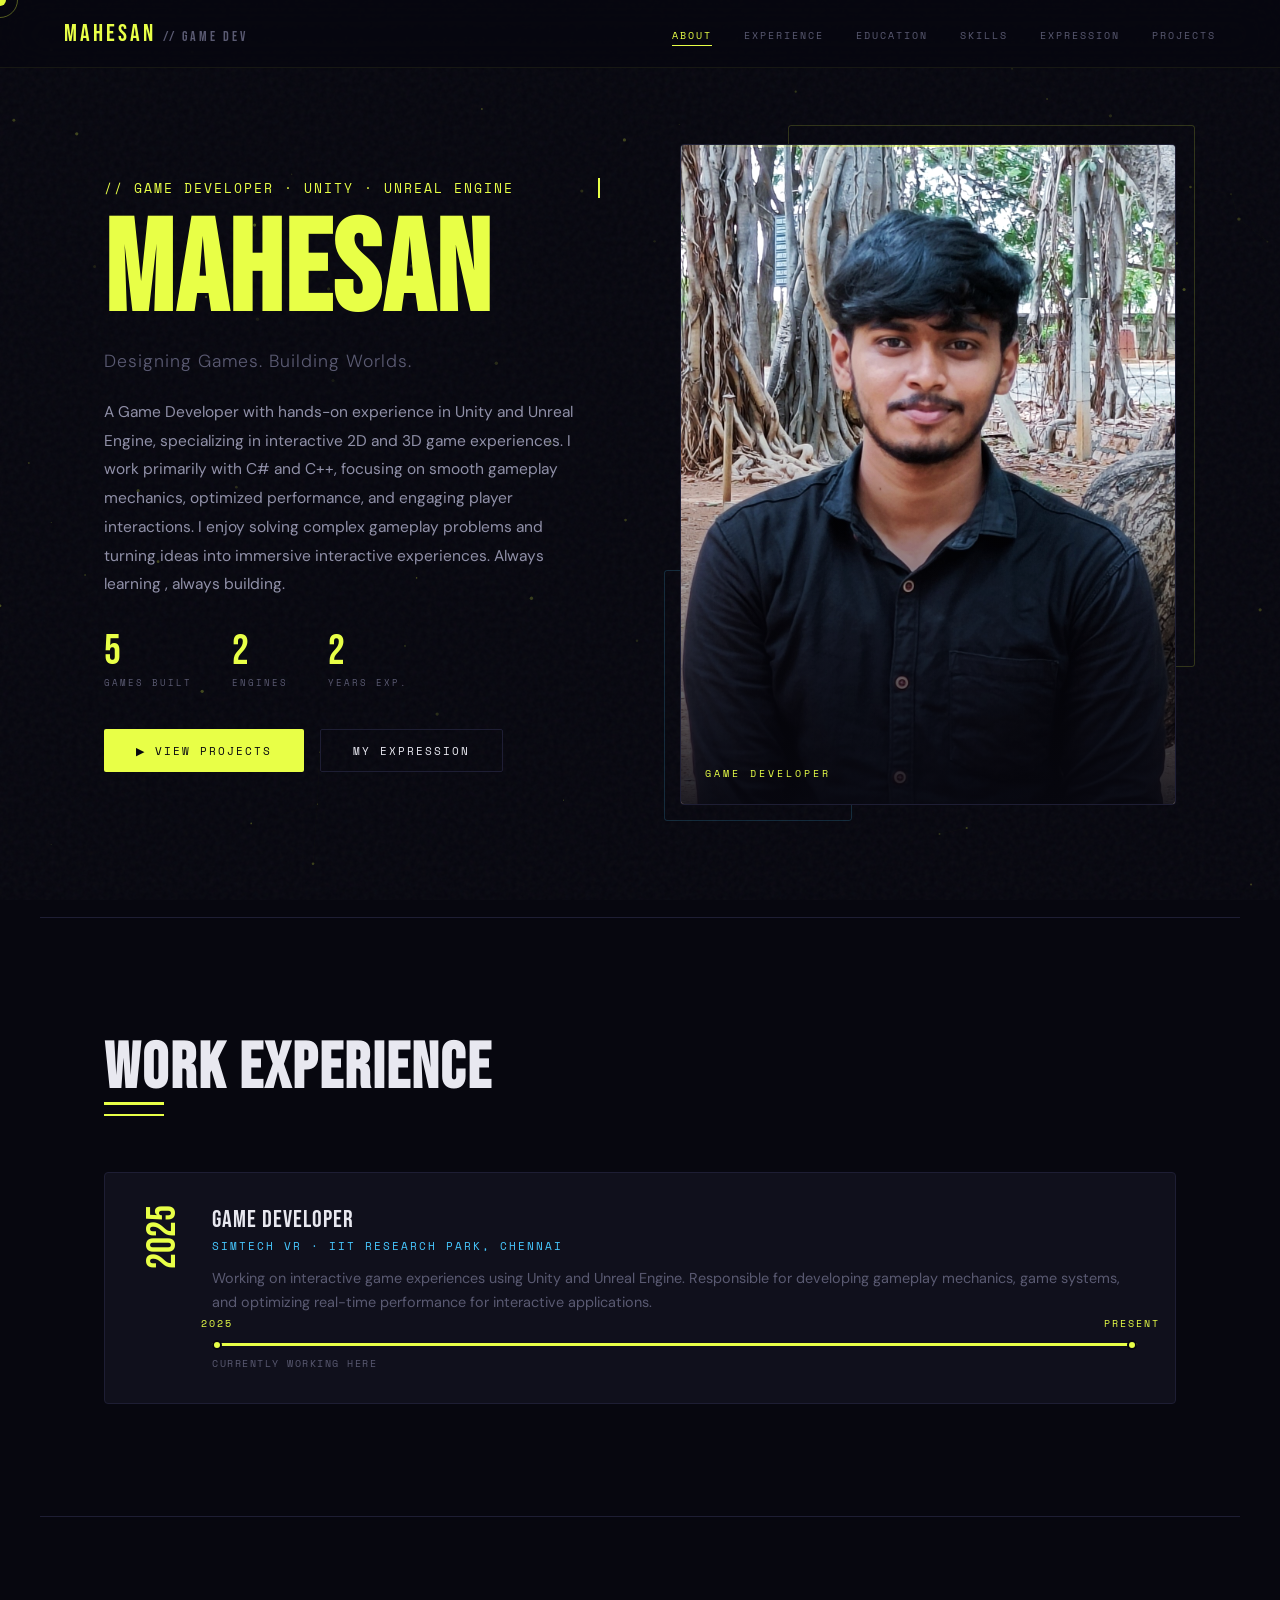
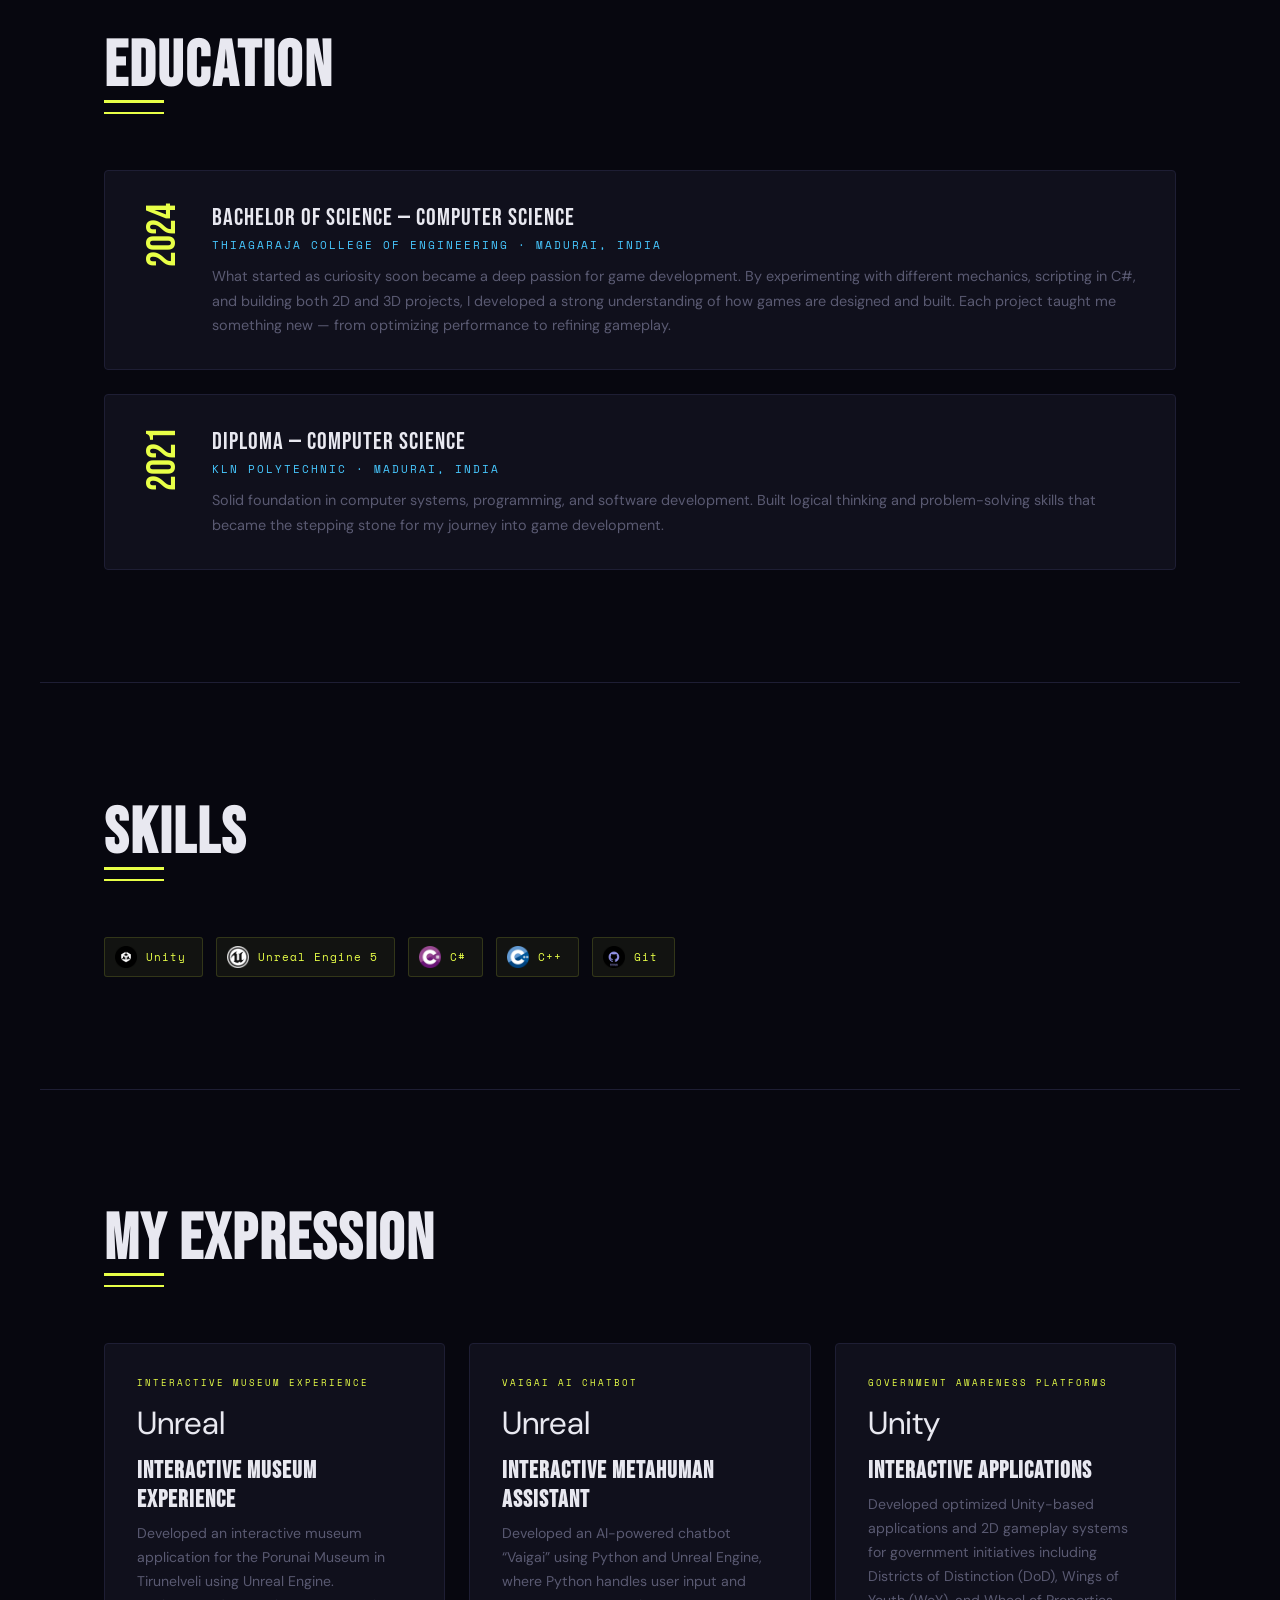
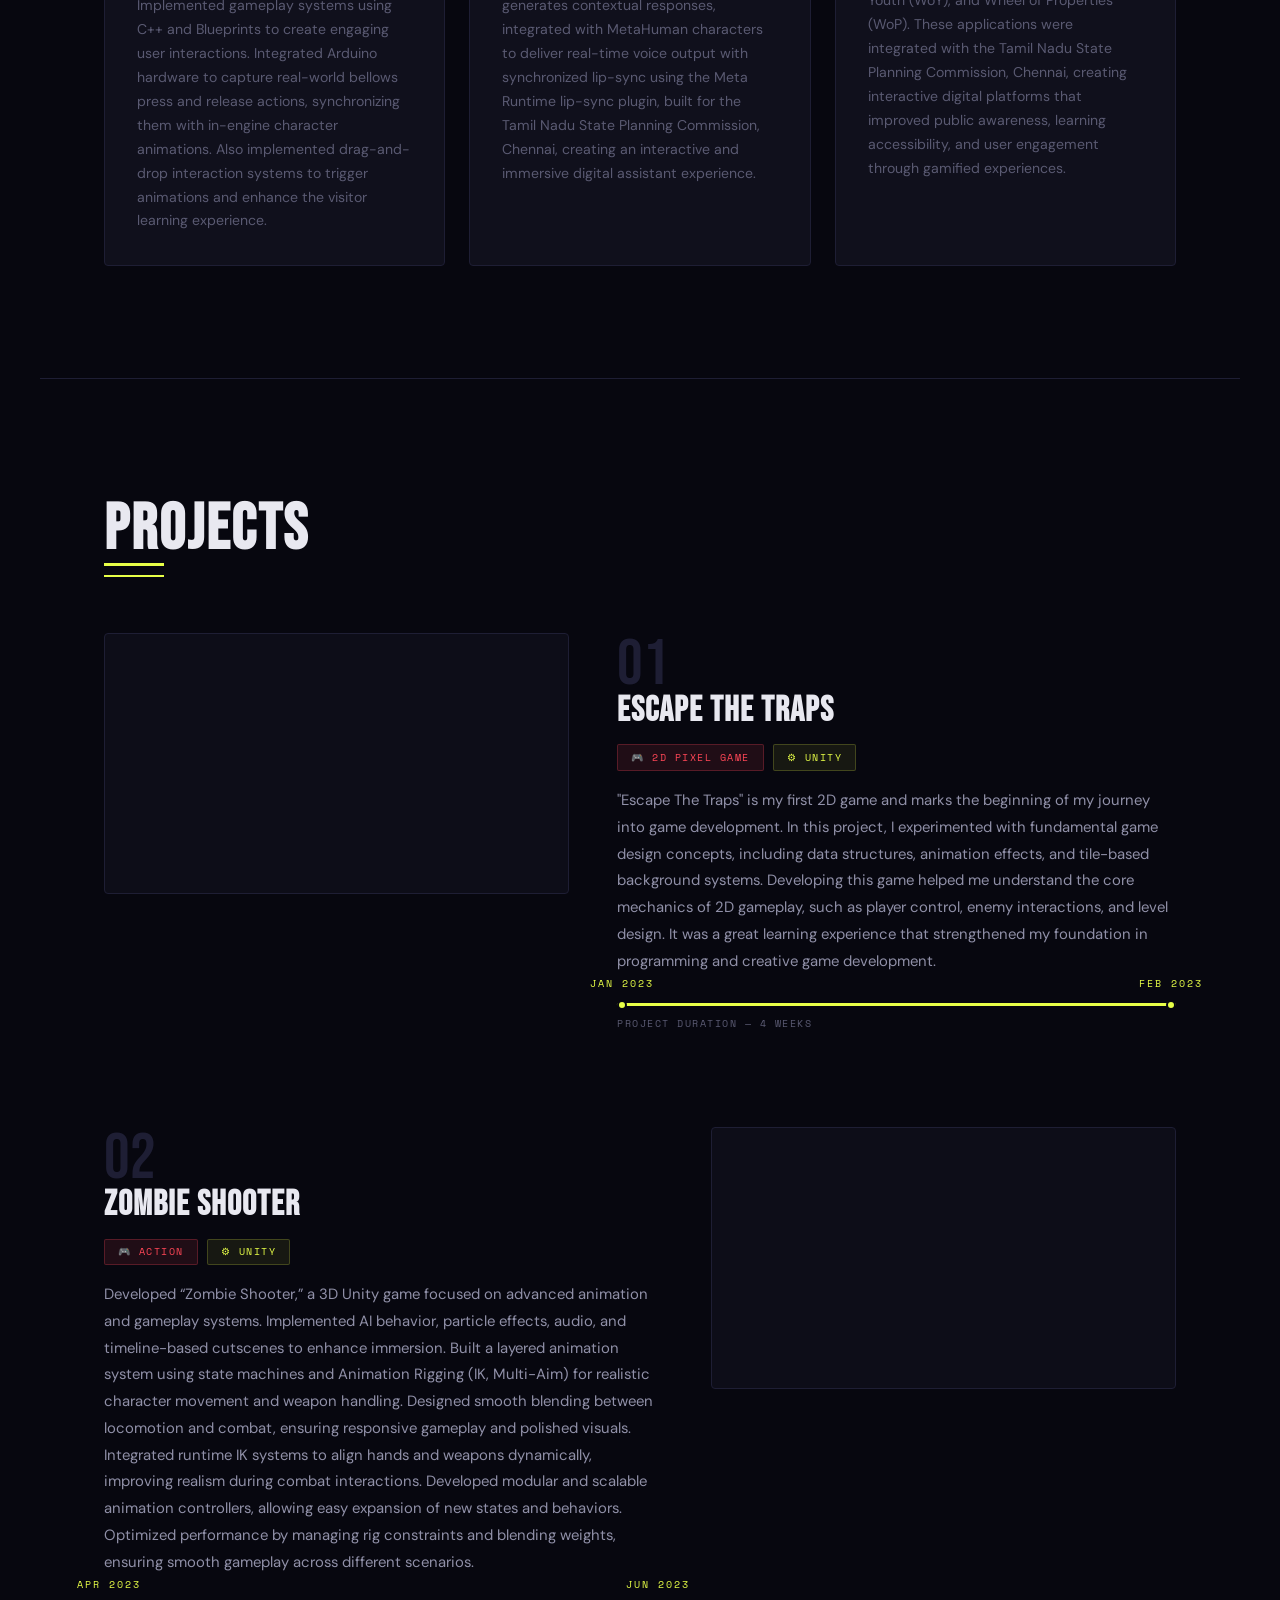
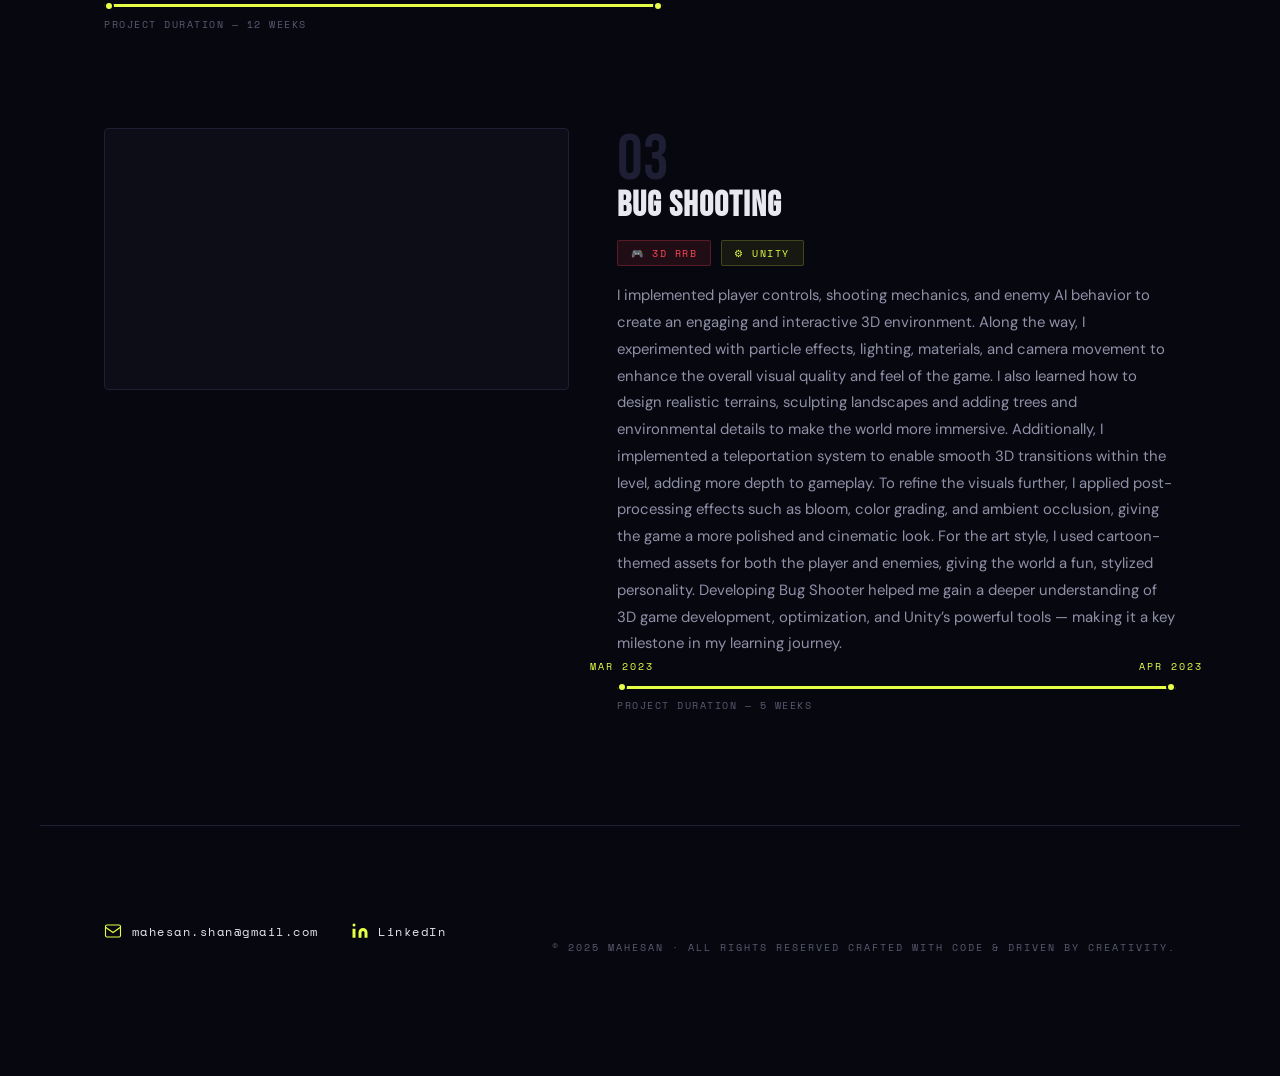
==== index.html @ eedb446b "chage name" ====
<!doctype html>
<html lang="en">
  <head>
    <meta charset="UTF-8" />
    <meta name="viewport" content="width=device-width, initial-scale=1.0" />
    <title>Mahesan — Game Developer</title>
    <link
      href="https://fonts.googleapis.com/css2?family=Bebas+Neue&family=Space+Mono:wght@400;700&family=DM+Sans:wght@300;400;500&display=swap"
      rel="stylesheet"
    />
    <link rel="stylesheet" href="Portfolio.css" />
  </head>
  <body>
    <div id="cursor"></div>
    <div id="cursor-ring"></div>
    <canvas id="bg-canvas"></canvas>

    <!-- NAV -->
    <nav>
      <div class="nav-logo">
        MAHESAN
        <span style="color: var(--muted); font-size: 0.9rem">// GAME DEV</span>
      </div>
      <ul class="nav-links">
        <li><a href="#hero">About</a></li>
        <li><a href="#experience">Experience</a></li>
        <li><a href="#education">Education</a></li>
        <li><a href="#skills">Skills</a></li>
        <li><a href="#expression">Expression</a></li>
        <li><a href="#projects">Projects</a></li>
      </ul>
    </nav>

    <div class="wrapper">
      <!-- ===== HERO ===== -->
      <section id="hero">
        <div class="hero-text">
          <div class="typewriter">
            // Game Developer · Unity · Unreal Engine
          </div>
          <h1 class="hero-name"><span>Mahesan</span></h1>
          <p class="hero-title">Designing Games. Building Worlds.</p>
          <p class="hero-bio">
          A Game Developer with hands-on experience in Unity and Unreal Engine, 
          specializing in interactive 2D and 3D game experiences. 
          I work primarily with C# and C++, focusing on smooth gameplay mechanics, 
          optimized performance, and engaging player interactions. I enjoy solving complex gameplay
           problems and turning ideas into immersive interactive experiences. Always learning
           , always building.
          </p>
          <div class="hero-stats">
            <div class="stat">
              <div class="stat-num" data-count="5">2</div>
              <div class="stat-label">Games Built</div>
            </div>
            <div class="stat">
              <div class="stat-num" data-count="2">0</div>
              <div class="stat-label">Engines</div>
            </div>
            <div class="stat">
              <div class="stat-num" data-count="2">0</div>
              <div class="stat-label">Years Exp.</div>
            </div>
          </div>
          <div class="hero-btns">
            <a href="#projects" class="btn btn-primary"
              >&#9654; View Projects</a
            >
            <a href="#expression" class="btn btn-outline">My Expression</a>
          </div>
        </div>

        <div class="hero-photo-wrap">
          <div class="deco-box"></div>
          <div class="deco-box"></div>
          <div class="photo-card">
            <div class="scan-line"></div>
            <!-- Replace src with your own photo e.g. src="me.jpg" -->
            <img src="Index_page/Home Page Image/profile.jpg" alt="Mahesan" />
            <div class="photo-overlay">Game Developer</div>
          </div>
        </div>
      </section>

      <!-- ===== WORK EXPERIENCE ===== -->
      <section id="experience">
        <div class="section-header reveal">
          <h2 class="section-title">Work Experience</h2>
          <div class="section-line"></div>
        </div>
        <div class="edu-grid">
          <div class="edu-card reveal">
            <div class="edu-year">2025</div>
            <div>
              <div class="edu-degree">Game Developer</div>
              <div class="edu-school">
                Simtech VR · IIT Research Park, Chennai
              </div>
              <p class="edu-desc">
                Working on interactive game experiences using Unity and Unreal
                Engine. Responsible for developing gameplay mechanics, game
                systems, and optimizing real-time performance for interactive
                applications.
              </p>
              <div class="timeline-bar">
                <div class="timeline-bar-track">
                  <div class="timeline-bar-fill"></div>
                  <div class="timeline-bar-dot left">
                    <span class="timeline-bar-label">2025</span>
                  </div>
                  <div class="timeline-bar-dot right">
                    <span class="timeline-bar-label">Present</span>
                  </div>
                </div>
                <div class="timeline-bar-text">Currently Working Here</div>
              </div>
            </div>
          </div>
        </div>
      </section>

      <!-- ===== EDUCATION ===== -->
      <section id="education">
        <div class="section-header reveal">
          <h2 class="section-title">Education</h2>
          <div class="section-line"></div>
        </div>
        <div class="edu-grid">
          <div class="edu-card reveal">
            <div class="edu-year">2024</div>
            <div>
              <div class="edu-degree">
                Bachelor of Science — Computer Science
              </div>
              <div class="edu-school">
                Thiagaraja College of Engineering · Madurai, India
              </div>
              <p class="edu-desc">
                What started as curiosity soon became a deep passion for game
                development. By experimenting with different mechanics,
                scripting in C#, and building both 2D and 3D projects, I
                developed a strong understanding of how games are designed and
                built. Each project taught me something new — from optimizing
                performance to refining gameplay.
              </p>
            </div>
          </div>

          <div class="edu-card reveal">
            <div class="edu-year">2021</div>
            <div>
              <div class="edu-degree">Diploma — Computer Science</div>
              <div class="edu-school">KLN Polytechnic · Madurai, India</div>
              <p class="edu-desc">
                Solid foundation in computer systems, programming, and software
                development. Built logical thinking and problem-solving skills
                that became the stepping stone for my journey into game
                development.
              </p>
            </div>
          </div>
        </div>
      </section>

      <!-- ===== SKILLS ===== -->
      <section id="skills">
        <div class="section-header reveal">
          <h2 class="section-title">Skills</h2>
          <div class="section-line"></div>
        </div>

        <div class="reveal">
          <!-- <p class="skills-title">// Game Engines</p> -->
          <div class="skill-imgs">
            <div class="skill-badge">
              <img src="logo/Unity.png" alt="Unity" />Unity
            </div>
            <div class="skill-badge">
              <img src="logo/Unreal.png" alt="Unreal" />Unreal Engine 5
            </div>
            <div class="skill-badge">
              <img src="logo/CSharp.png" alt="C#" />C#
            </div>
            <div class="skill-badge">
              <img src="logo/Cpp.png" alt="C++" />C++
            </div>
            <div class="skill-badge">
              <img src="logo/GitHub.png" alt="Git" />Git
            </div>
          </div>
        </div>
      </section>

      <!-- ===== EXPRESSION ===== -->
      <section id="expression">
        <div class="section-header reveal">
          <h2 class="section-title">My Expression</h2>
          <div class="section-line"></div>
        </div>
        <div class="expr-grid">
          <div class="expr-card reveal">
            <p class="expr-tag">Interactive Museum Experience</p>
            <div class="expr-icon">Unreal</div>
            <h3 class="expr-title">Interactive Museum Experience</h3>
            <p class="expr-desc">
              Developed an interactive museum application for the Porunai Museum
              in Tirunelveli using Unreal Engine. Implemented gameplay systems
              using C++ and Blueprints to create engaging user interactions.
              Integrated Arduino hardware to capture real-world bellows press
              and release actions, synchronizing them with in-engine character
              animations. Also implemented drag-and-drop interaction systems to
              trigger animations and enhance the visitor learning experience.
            </p>
          </div>

          <div class="expr-card reveal">
            <p class="expr-tag">Vaigai AI Chatbot</p>
            <div class="expr-icon">Unreal</div>
            <h3 class="expr-title">Interactive MetaHuman Assistant</h3>
            <p class="expr-desc">
              Developed an AI-powered chatbot “Vaigai” using Python and Unreal
              Engine, where Python handles user input and generates contextual
              responses, integrated with MetaHuman characters to deliver
              real-time voice output with synchronized lip-sync using the Meta
              Runtime lip-sync plugin, built for the Tamil Nadu State Planning
              Commission, Chennai, creating an interactive and immersive digital
              assistant experience.
            </p>
          </div>

          <div class="expr-card reveal">
            <p class="expr-tag">Government Awareness Platforms</p>
            <div class="expr-icon">Unity</div>
            <h3 class="expr-title">Interactive Applications</h3>
            <p class="expr-desc">
              Developed optimized Unity-based applications and 2D gameplay
              systems for government initiatives including Districts of
              Distinction (DoD), Wings of Youth (WoY), and Wheel of Properties
              (WoP). These applications were integrated with the Tamil Nadu
              State Planning Commission, Chennai, creating interactive digital
              platforms that improved public awareness, learning accessibility,
              and user engagement through gamified experiences.
            </p>
          </div>
        </div>
      </section>

      <!-- ===== PROJECTS ===== -->
      <section id="projects">
        <div class="section-header reveal">
          <h2 class="section-title">Projects</h2>
          <div class="section-line"></div>
        </div>

        <div class="projects-list">
          <!-- PROJECT 1 -->
          <div class="project-item reveal">
            <div class="project-video-wrap">
              <video autoplay loop muted playsinline>
                <source
                  src="gameViedClips/EscapetheTraps.mp4"
                  type="video/mp4"
                />
              </video>
            </div>
            <div class="project-info">
              <div class="project-num">01</div>
              <h3 class="project-name">Escape The Traps</h3>
              <div class="project-meta">
                <span class="meta-chip chip-genre">🎮 2D Pixel Game</span>
                <span class="meta-chip chip-engine">⚙ Unity</span>
              </div>
              <p class="project-desc">
                "Escape The Traps" is my first 2D game and marks the beginning
                of my journey into game development. In this project, I
                experimented with fundamental game design concepts, including
                data structures, animation effects, and tile-based background
                systems. Developing this game helped me understand the core
                mechanics of 2D gameplay, such as player control, enemy
                interactions, and level design. It was a great learning
                experience that strengthened my foundation in programming and
                creative game development.
              </p>
              <div class="timeline-bar">
                <div class="timeline-bar-track">
                  <div class="timeline-bar-fill"></div>
                  <div class="timeline-bar-dot left">
                    <span class="timeline-bar-label">Jan 2023</span>
                  </div>
                  <div class="timeline-bar-dot right">
                    <span class="timeline-bar-label">Feb 2023</span>
                  </div>
                </div>
                <div class="timeline-bar-text">Project Duration — 4 Weeks</div>
              </div>
            </div>
          </div>

          <!-- PROJECT 2 -->
          <div class="project-item reveal">
            <div class="project-video-wrap">
              <video autoplay loop muted playsinline>
                <source
                  src="gameViedClips/ZombieShotter.mp4"
                  type="video/mp4"
                />
              </video>
            </div>
            <div class="project-info">
              <div class="project-num">02</div>
              <h3 class="project-name">Zombie Shooter</h3>
              <div class="project-meta">
                <span class="meta-chip chip-genre">🎮 Action</span>
                <span class="meta-chip chip-engine">⚙ Unity</span>
              </div>
              <p class="project-desc">
                Developed “Zombie Shooter,” a 3D Unity game focused on advanced
                animation and gameplay systems. Implemented AI behavior,
                particle effects, audio, and timeline-based cutscenes to enhance
                immersion. Built a layered animation system using state machines
                and Animation Rigging (IK, Multi-Aim) for realistic character
                movement and weapon handling. Designed smooth blending between
                locomotion and combat, ensuring responsive gameplay and polished
                visuals. Integrated runtime IK systems to align hands and
                weapons dynamically, improving realism during combat
                interactions. Developed modular and scalable animation
                controllers, allowing easy expansion of new states and
                behaviors. Optimized performance by managing rig constraints and
                blending weights, ensuring smooth gameplay across different
                scenarios.
              </p>
              <div class="timeline-bar">
                <div class="timeline-bar-track">
                  <div class="timeline-bar-fill"></div>
                  <div class="timeline-bar-dot left">
                    <span class="timeline-bar-label">Apr 2023</span>
                  </div>
                  <div class="timeline-bar-dot right">
                    <span class="timeline-bar-label">Jun 2023</span>
                  </div>
                </div>
                <div class="timeline-bar-text">Project Duration — 12 Weeks</div>
              </div>
            </div>
          </div>

          <!-- PROJECT 3 -->
          <div class="project-item reveal">
            <div class="project-video-wrap">
              <video autoplay loop muted playsinline>
                <source src="gameViedClips/BugShotter.mp4" type="video/mp4" />
              </video>
            </div>
            <div class="project-info">
              <div class="project-num">03</div>
              <h3 class="project-name">Bug shooting</h3>
              <div class="project-meta">
                <span class="meta-chip chip-genre">🎮 3D RRB</span>
                <span class="meta-chip chip-engine">⚙ Unity</span>
              </div>
              <p class="project-desc">
                I implemented player controls, shooting mechanics, and enemy AI
                behavior to create an engaging and interactive 3D environment.
                Along the way, I experimented with particle effects, lighting,
                materials, and camera movement to enhance the overall visual
                quality and feel of the game. I also learned how to design
                realistic terrains, sculpting landscapes and adding trees and
                environmental details to make the world more immersive.
                Additionally, I implemented a teleportation system to enable
                smooth 3D transitions within the level, adding more depth to
                gameplay. To refine the visuals further, I applied
                post-processing effects such as bloom, color grading, and
                ambient occlusion, giving the game a more polished and cinematic
                look. For the art style, I used cartoon-themed assets for both
                the player and enemies, giving the world a fun, stylized
                personality. Developing Bug Shooter helped me gain a deeper
                understanding of 3D game development, optimization, and Unity’s
                powerful tools — making it a key milestone in my learning
                journey.
              </p>
              <div class="timeline-bar">
                <div class="timeline-bar-track">
                  <div class="timeline-bar-fill"></div>
                  <div class="timeline-bar-dot left">
                    <span class="timeline-bar-label">Mar 2023</span>
                  </div>
                  <div class="timeline-bar-dot right">
                    <span class="timeline-bar-label">Apr 2023</span>
                  </div>
                </div>
                <div class="timeline-bar-text">Project Duration — 5 Weeks</div>
              </div>
            </div>
          </div>
        </div>
      </section>

      <!-- ===== FOOTER ===== -->
      <footer>
        <div class="footer-top">
          <!-- <div class="footer-logo">
            MAHESAN
            <span style="color: var(--muted); font-size: 0.9rem"
              >// GAME DEV</span
            >
          </div>
          <p class="footer-tagline">Designing Games. Building Worlds.</p>
        </div> -->

        <div class="footer-contact">
          <!-- <p class="footer-contact-title">// Get In Touch</p> -->
          <div class="footer-links">
            <a href="mailto:your@email.com" class="footer-link">
              <svg
                viewBox="0 0 24 24"
                fill="none"
                stroke="currentColor"
                stroke-width="1.5"
              >
                <rect x="2" y="4" width="20" height="16" rx="2" />
                <path d="M2 7l10 7 10-7" />
              </svg>
              mahesan.shan@gmail.com
            </a>
            <a
              href="https://www.linkedin.com/in/mahesan-s"
              target="_blank"
              class="footer-link"
            >
              <svg viewBox="0 0 24 24" fill="currentColor">
                <path
                  d="M16 8a6 6 0 016 6v7h-4v-7a2 2 0 00-2-2 2 2 0 00-2 2v7h-4v-7a6 6 0 016-6zM2 9h4v12H2z"
                />
                <circle cx="4" cy="4" r="2" />
              </svg>
              LinkedIn
            </a>
          </div>
        </div>

        <div class="footer-bottom">
          <p>© 2025 Mahesan · All rights reserved</p>
          <p>Crafted with code &amp; driven by creativity.</p>
        </div>
      </footer>
    </div>

    <script>
      /* CURSOR */
      const cur = document.getElementById("cursor"),
        ring = document.getElementById("cursor-ring");
      let mx = 0,
        my = 0,
        rx = 0,
        ry = 0;
      document.addEventListener("mousemove", (e) => {
        mx = e.clientX;
        my = e.clientY;
      });
      (function loop() {
        rx += (mx - rx) * 0.16;
        ry += (my - ry) * 0.16;
        cur.style.left = mx + "px";
        cur.style.top = my + "px";
        ring.style.left = rx + "px";
        ring.style.top = ry + "px";
        requestAnimationFrame(loop);
      })();
      document
        .querySelectorAll(
          "a,.btn,.skill-badge,.expr-card,.edu-card,.project-video-wrap",
        )
        .forEach((el) => {
          el.addEventListener("mouseenter", () => {
            cur.style.width = "20px";
            cur.style.height = "20px";
            ring.style.width = "56px";
            ring.style.height = "56px";
          });
          el.addEventListener("mouseleave", () => {
            cur.style.width = "12px";
            cur.style.height = "12px";
            ring.style.width = "36px";
            ring.style.height = "36px";
          });
        });

      /* PARTICLES */
      (function () {
        const c = document.getElementById("bg-canvas"),
          ctx = c.getContext("2d");
        let W, H;
        function resize() {
          W = c.width = window.innerWidth;
          H = c.height = window.innerHeight;
        }
        resize();
        window.addEventListener("resize", resize);
        const pts = [];
        for (let i = 0; i < 90; i++)
          pts.push({
            x: Math.random() * window.innerWidth,
            y: Math.random() * window.innerHeight,
            vx: (Math.random() - 0.5) * 0.3,
            vy: (Math.random() - 0.5) * 0.3,
            r: Math.random() * 1.4 + 0.4,
            a: Math.random() * 0.5 + 0.15,
          });
        function draw() {
          ctx.clearRect(0, 0, W, H);
          for (let i = 0; i < pts.length; i++)
            for (let j = i + 1; j < pts.length; j++) {
              const dx = pts[i].x - pts[j].x,
                dy = pts[i].y - pts[j].y,
                d = Math.sqrt(dx * dx + dy * dy);
              if (d < 130) {
                ctx.beginPath();
                ctx.moveTo(pts[i].x, pts[i].y);
                ctx.lineTo(pts[j].x, pts[j].y);
                ctx.strokeStyle = `rgba(232,255,71,${(1 - d / 130) * 0.1})`;
                ctx.lineWidth = 0.5;
                ctx.stroke();
              }
            }
          pts.forEach((p) => {
            ctx.beginPath();
            ctx.arc(p.x, p.y, p.r, 0, Math.PI * 2);
            ctx.fillStyle = `rgba(232,255,71,${p.a})`;
            ctx.fill();
            p.x += p.vx;
            p.y += p.vy;
            if (p.x < 0 || p.x > W) p.vx *= -1;
            if (p.y < 0 || p.y > H) p.vy *= -1;
          });
          requestAnimationFrame(draw);
        }
        draw();
      })();

      /* SCROLL REVEAL */
      const obs = new IntersectionObserver(
        (entries) => {
          entries.forEach((e, i) => {
            if (e.isIntersecting) {
              e.target.style.transitionDelay = (i % 4) * 0.1 + "s";
              e.target.classList.add("visible");
            }
          });
        },
        { threshold: 0.1 },
      );
      document.querySelectorAll(".reveal").forEach((el) => obs.observe(el));

      /* COUNT UP */
      function countUp(el, target, dur = 1400) {
        let start = null;
        function step(ts) {
          if (!start) start = ts;
          const p = Math.min((ts - start) / dur, 1);
          el.textContent = Math.floor(p * target);
          if (p < 1) requestAnimationFrame(step);
          else el.textContent = target;
        }
        requestAnimationFrame(step);
      }
      const sObs = new IntersectionObserver(
        (e) => {
          e.forEach((x) => {
            if (x.isIntersecting) {
              document
                .querySelectorAll("[data-count]")
                .forEach((el) => countUp(el, +el.dataset.count));
              sObs.disconnect();
            }
          });
        },
        { threshold: 0.4 },
      );
      const sEl = document.querySelector(".hero-stats");
      if (sEl) sObs.observe(sEl);

      /* ACTIVE NAV */
      const secs = document.querySelectorAll("section[id]"),
        navAs = document.querySelectorAll(".nav-links a");
      window.addEventListener(
        "scroll",
        () => {
          let cur = "";
          secs.forEach((s) => {
            if (window.scrollY >= s.offsetTop - 180) cur = s.id;
          });
          navAs.forEach((a) => {
            a.classList.toggle("active", a.getAttribute("href") === "#" + cur);
          });
        },
        { passive: true },
      );

      /* PARALLAX */
      window.addEventListener(
        "scroll",
        () => {
          const el = document.querySelector(".hero-photo-wrap");
          if (el) el.style.transform = `translateY(${window.scrollY * 0.07}px)`;
        },
        { passive: true },
      );
    </script>
  </body>
</html>
---- Portfolio.css ----
:root {
      --bg: #07070f;
      --surface: #10101c;
      --accent: #e8ff47;
      --accent2: #ff4757;
      --accent3: #47c8ff;
      --text: #e8e8f0;
      --muted: #5a5a72;
      --border: #1e1e34;
    }
    *, *::before, *::after { box-sizing: border-box; margin: 0; padding: 0; }
    html { scroll-behavior: smooth; }
    body { background: var(--bg); color: var(--text); font-family: 'DM Sans', sans-serif; overflow-x: hidden; cursor: none; }

    /* CURSOR */
    #cursor { position: fixed; width: 12px; height: 12px; background: var(--accent); border-radius: 50%; pointer-events: none; z-index: 9999; transform: translate(-50%,-50%); transition: width .2s, height .2s; mix-blend-mode: difference; }
    #cursor-ring { position: fixed; width: 36px; height: 36px; border: 1px solid rgba(232,255,71,.35); border-radius: 50%; pointer-events: none; z-index: 9998; transform: translate(-50%,-50%); transition: width .25s, height .25s; }

    /* SCROLLBAR */
    ::-webkit-scrollbar { width: 3px; }
    ::-webkit-scrollbar-track { background: var(--bg); }
    ::-webkit-scrollbar-thumb { background: var(--accent); }

    /* GRAIN */
    body::before { content: ''; position: fixed; inset: 0; z-index: 1; pointer-events: none; background-image: url("data:image/svg+xml,%3Csvg viewBox='0 0 200 200' xmlns='http://www.w3.org/2000/svg'%3E%3Cfilter id='n'%3E%3CfeTurbulence type='fractalNoise' baseFrequency='0.85' numOctaves='4' stitchTiles='stitch'/%3E%3C/filter%3E%3Crect width='100%25' height='100%25' filter='url(%23n)'/%3E%3C/svg%3E"); opacity: .04; }

    #bg-canvas { position: fixed; inset: 0; z-index: 0; pointer-events: none; opacity: .45; }

    /* NAV */
    nav { position: fixed; top: 0; left: 0; right: 0; z-index: 200; display: flex; align-items: center; justify-content: space-between; padding: 1.2rem 4rem; background: rgba(7,7,15,.8); backdrop-filter: blur(20px); border-bottom: 1px solid rgba(232,255,71,.07); animation: slideDown .8s ease forwards; }
    @keyframes slideDown { from { transform: translateY(-100%); opacity: 0; } to { transform: translateY(0); opacity: 1; } }
    .nav-logo { font-family: 'Bebas Neue', sans-serif; font-size: 1.5rem; letter-spacing: 3px; color: var(--accent); }
    .nav-links { display: flex; gap: 2rem; list-style: none; }
    .nav-links a { font-family: 'Space Mono', monospace; font-size: .65rem; letter-spacing: 2px; text-transform: uppercase; color: var(--muted); text-decoration: none; position: relative; padding-bottom: 3px; transition: color .2s; }
    .nav-links a::after { content: ''; position: absolute; left: 0; bottom: 0; width: 0; height: 1px; background: var(--accent); transition: width .3s; }
    .nav-links a:hover, .nav-links a.active { color: var(--accent); }
    .nav-links a:hover::after, .nav-links a.active::after { width: 100%; }

    /* WRAPPER */
    .wrapper { position: relative; z-index: 10; }
    section { padding: 7rem 4rem; max-width: 1200px; margin: 0 auto; }

    /* REVEAL */
    .reveal { opacity: 0; transform: translateY(40px); transition: opacity .85s ease, transform .85s ease; }
    .reveal.visible { opacity: 1; transform: translateY(0); }

    /* ===== HERO ===== */
    #hero { min-height: 100vh; display: grid; grid-template-columns: 1fr 1fr; gap: 5rem; align-items: center; padding-top: 9rem; }

    .typewriter { font-family: 'Space Mono', monospace; font-size: .82rem; color: var(--accent); letter-spacing: 2px; text-transform: uppercase; overflow: hidden; white-space: nowrap; border-right: 2px solid var(--accent); width: 0; animation: typing 2.4s steps(35,end) .6s forwards, blink .75s step-end infinite; }
    @keyframes typing { to { width: 100%; } }
    @keyframes blink { 50% { border-color: transparent; } }

    .hero-name { font-family: 'Bebas Neue', sans-serif; font-size: clamp(5rem, 10vw, 8rem); line-height: .92; letter-spacing: 2px; margin-top: 1rem; color: var(--text); animation: fadeUp .8s ease .8s both; }
    .hero-name span { color: var(--accent); }

    .hero-title { margin-top: 1.2rem; font-size: 1.1rem; color: var(--muted); font-weight: 300; letter-spacing: 1px; animation: fadeUp .7s ease 1s both; }
    .hero-bio { margin-top: 1.6rem; font-size: .97rem; line-height: 1.85; color: #9090a8; max-width: 490px; animation: fadeUp .7s ease 1.1s both; }

    .hero-stats { display: flex; gap: 2.5rem; margin-top: 2rem; animation: fadeUp .7s ease 1.2s both; }
    .stat-num { font-family: 'Bebas Neue', sans-serif; font-size: 2.6rem; color: var(--accent); line-height: 1; }
    .stat-label { font-family: 'Space Mono', monospace; font-size: .56rem; letter-spacing: 2px; text-transform: uppercase; color: var(--muted); margin-top: .2rem; }

    .hero-btns { margin-top: 2.5rem; display: flex; gap: 1rem; flex-wrap: wrap; animation: fadeUp .7s ease 1.3s both; }
    .btn { display: inline-flex; align-items: center; gap: .5rem; padding: .75rem 2rem; font-family: 'Space Mono', monospace; font-size: .7rem; letter-spacing: 2px; text-transform: uppercase; text-decoration: none; border-radius: 2px; transition: all .25s; cursor: none; border: none; position: relative; overflow: hidden; }
    .btn::before { content: ''; position: absolute; top: 0; left: -100%; width: 100%; height: 100%; background: rgba(255,255,255,.1); transition: left .3s; }
    .btn:hover::before { left: 0; }
    .btn-primary { background: var(--accent); color: #07070f; }
    .btn-primary:hover { background: #fff; transform: translateY(-2px); box-shadow: 0 12px 32px rgba(232,255,71,.3); }
    .btn-outline { background: transparent; color: var(--text); border: 1px solid var(--border); }
    .btn-outline:hover { border-color: var(--accent); color: var(--accent); transform: translateY(-2px); }

    /* PHOTO */
    .hero-photo-wrap { position: relative; animation: fadeUp .9s ease .4s both; }
    .deco-box { position: absolute; border: 1px solid var(--accent); border-radius: 3px; opacity: .18; animation: floatBox 4s ease-in-out infinite; }
    .deco-box:nth-child(1) { width: 82%; height: 82%; top: -1.2rem; right: -1.2rem; }
    .deco-box:nth-child(2) { width: 38%; height: 38%; bottom: -1rem; left: -1rem; animation-delay: 1.8s; border-color: var(--accent3); }
    @keyframes floatBox { 0%,100% { transform: translate(0,0); } 50% { transform: translate(5px,-7px); } }
    .photo-card { position: relative; border-radius: 4px; overflow: hidden; aspect-ratio: 3/4; background: var(--surface); border: 1px solid var(--border); }
    .photo-card img { width: 100%; height: 100%; object-fit: cover; display: block; filter: grayscale(20%) contrast(1.05); transition: filter .5s, transform .5s; }
    .photo-card:hover img { filter: grayscale(0%); transform: scale(1.04); }
    .photo-card::after { content: ''; position: absolute; inset: 0; background: linear-gradient(to top, rgba(7,7,15,.9) 0%, transparent 55%); }
    .photo-overlay { position: absolute; bottom: 1.5rem; left: 1.5rem; z-index: 2; font-family: 'Space Mono', monospace; font-size: .6rem; letter-spacing: 3px; color: var(--accent); text-transform: uppercase; }
    .scan-line { position: absolute; left: 0; right: 0; height: 2px; background: linear-gradient(90deg, transparent, rgba(232,255,71,.6), transparent); z-index: 3; animation: scan 3s linear infinite; }
    @keyframes scan { from { top: 0; } to { top: 100%; } }

    /* ===== SECTION HEADER ===== */
    .section-header { margin-bottom: 3.5rem; }
    .section-num { font-family: 'Space Mono', monospace; font-size: .62rem; letter-spacing: 4px; color: var(--accent); text-transform: uppercase; }
    .section-title { font-family: 'Bebas Neue', sans-serif; font-size: clamp(2.5rem,5vw,4.5rem); letter-spacing: 2px; line-height: 1; margin-top: .4rem; position: relative; display: inline-block; }
    .section-title::after { content: ''; position: absolute; left: 0; bottom: -4px; width: 0; height: 3px; background: var(--accent); transition: width .7s ease .2s; }
    .reveal.visible .section-title::after { width: 60px; }
    .section-line { width: 60px; height: 2px; background: var(--accent); margin-top: .8rem; }

    /* ===== EXPERIENCE ===== */
    #experience { border-top: 1px solid var(--border); }
    .edu-grid { display: grid; gap: 1.5rem; }
    .edu-card { background: var(--surface); border: 1px solid var(--border); border-radius: 4px; padding: 2rem 2.4rem; display: grid; grid-template-columns: auto 1fr; gap: 1.8rem; align-items: start; position: relative; overflow: hidden; transition: border-color .3s, transform .3s; }
    .edu-card::before { content: ''; position: absolute; top: 0; left: 0; width: 3px; height: 0; background: var(--accent); transition: height .5s ease; }
    .edu-card:hover { border-color: rgba(232,255,71,.3); transform: translateX(6px); }
    .edu-card:hover::before { height: 100%; }
    .edu-year { font-family: 'Bebas Neue', sans-serif; font-size: 2.5rem; color: var(--accent); line-height: 1; writing-mode: vertical-rl; transform: rotate(180deg); }
    .edu-degree { font-family: 'Bebas Neue', sans-serif; font-size: 1.5rem; letter-spacing: 1px; }
    .edu-school { font-family: 'Space Mono', monospace; font-size: .68rem; color: var(--accent3); letter-spacing: 2px; margin-top: .3rem; text-transform: uppercase; }
    .edu-desc { color: var(--muted); font-size: .9rem; line-height: 1.7; margin-top: .7rem; }

    /* ===== EDUCATION ===== */
    #education { border-top: 1px solid var(--border); }

    /* ===== SKILLS ===== */
    #skills { border-top: 1px solid var(--border); }
    .skills-title { font-family: 'Space Mono', monospace; font-size: .65rem; letter-spacing: 3px; color: var(--muted); text-transform: uppercase; margin: 1.2rem 0 .8rem; }
    .skill-imgs { display: flex; flex-wrap: wrap; gap: .8rem; }
    .skill-badge { display: flex; align-items: center; gap: .6rem; background: rgba(232,255,71,.05); border: 1px solid rgba(232,255,71,.15); border-radius: 3px; padding: .5rem 1rem .5rem .6rem; font-family: 'Space Mono', monospace; font-size: .68rem; letter-spacing: 1px; color: var(--accent); transition: all .25s; cursor: none; }
    .skill-badge:hover { background: rgba(232,255,71,.14); transform: translateY(-3px); box-shadow: 0 6px 20px rgba(232,255,71,.15); }
    .skill-badge img { width: 22px; height: 22px; object-fit: contain; border-radius: 2px; }

    /* ===== EXPRESSION ===== */
    #expression { border-top: 1px solid var(--border); }
    .expr-grid { display: grid; grid-template-columns: repeat(auto-fill, minmax(310px,1fr)); gap: 1.5rem; }
    .expr-card { background: var(--surface); border: 1px solid var(--border); border-radius: 4px; overflow: hidden; transition: border-color .3s, transform .3s; position: relative; padding: 2rem; }
    .expr-card::before { content: ''; position: absolute; top: 0; left: 0; width: 3px; height: 0; background: var(--accent); transition: height .4s; }
    .expr-card:hover { border-color: rgba(232,255,71,.35); transform: translateY(-6px); }
    .expr-card:hover::before { height: 100%; }
    .expr-tag { font-family: 'Space Mono', monospace; font-size: .58rem; letter-spacing: 2px; color: var(--accent); text-transform: uppercase; }
    .expr-icon { font-size: 2rem; margin: .8rem 0; }
    .expr-title { font-family: 'Bebas Neue', sans-serif; font-size: 1.5rem; letter-spacing: 1px; margin-top: .4rem; }
    .expr-desc { color: var(--muted); font-size: .88rem; line-height: 1.7; margin-top: .5rem; }

    /* ===== PROJECTS ===== */
    #projects { border-top: 1px solid var(--border); }
    .projects-list { display: grid; gap: 6rem; }
    .project-item { display: grid; grid-template-columns: 1fr 1.2fr; gap: 3rem; align-items: start; }
    .project-item:nth-child(even) { direction: rtl; }
    .project-item:nth-child(even) > * { direction: ltr; }

    .project-video-wrap { position: relative; border-radius: 4px; overflow: hidden; background: #0d0d18; border: 1px solid var(--border); aspect-ratio: 16/9; transition: border-color .3s, box-shadow .3s; }
    .project-video-wrap:hover { border-color: rgba(232,255,71,.3); box-shadow: 0 0 50px rgba(232,255,71,.08); }
    .project-video-wrap video, .project-video-wrap iframe { width: 100%; height: 100%; object-fit: cover; display: block; }

    .project-num { font-family: 'Bebas Neue', sans-serif; font-size: 4rem; color: var(--border); line-height: 1; }
    .project-name { font-family: 'Bebas Neue', sans-serif; font-size: 2.2rem; letter-spacing: 1px; margin-top: -.5rem; }
    .project-meta { display: flex; flex-wrap: wrap; gap: .6rem; margin-top: .8rem; }
    .meta-chip { font-family: 'Space Mono', monospace; font-size: .62rem; letter-spacing: 1.5px; text-transform: uppercase; padding: .3rem .8rem; border-radius: 2px; transition: transform .2s; }
    .meta-chip:hover { transform: translateY(-2px); }
    .chip-genre { background: rgba(255,71,87,.1); color: var(--accent2); border: 1px solid rgba(255,71,87,.25); }
    .chip-engine { background: rgba(232,255,71,.07); color: var(--accent); border: 1px solid rgba(232,255,71,.2); }
    .project-desc { margin-top: 1rem; color: #9090a8; font-size: .93rem; line-height: 1.8; }

    /* TIMELINE BAR */
    .timeline-bar { margin-top: 1.6rem; }
    .timeline-bar-track { position: relative; height: 3px; background: var(--border); border-radius: 99px; margin: 1.8rem 0 .6rem; }
    .timeline-bar-fill { position: absolute; left: 0; top: 0; height: 100%; width: 0; background: var(--accent); border-radius: 99px; transition: width 1.4s ease .3s; }
    .reveal.visible .timeline-bar-fill { width: 100%; }
    .timeline-bar-dot { position: absolute; top: 50%; transform: translateY(-50%); width: 10px; height: 10px; background: var(--accent); border: 2px solid var(--bg); border-radius: 50%; }
    .timeline-bar-dot.left { left: 0; }
    .timeline-bar-dot.right { right: 0; }
    .timeline-bar-label { position: absolute; top: -1.6rem; left: 50%; transform: translateX(-50%); font-family: 'Space Mono', monospace; font-size: .6rem; letter-spacing: 2px; color: var(--accent); text-transform: uppercase; white-space: nowrap; }
    .timeline-bar-text { font-family: 'Space Mono', monospace; font-size: .62rem; letter-spacing: 1.5px; color: var(--muted); text-transform: uppercase; margin-top: .5rem; }

    /* ===== FOOTER ===== */
    footer { border-top: 1px solid var(--border); padding: 4rem 4rem 2rem; max-width: 1200px; margin: 0 auto; position: relative; z-index: 10; }
    .footer-top { display: flex; justify-content: space-between; align-items: center; margin-bottom: 2.5rem; }
    .footer-logo { font-family: 'Bebas Neue', sans-serif; font-size: 1.4rem; letter-spacing: 3px; color: var(--accent); }
    .footer-tagline { font-family: 'Space Mono', monospace; font-size: .65rem; letter-spacing: 2px; color: var(--muted); text-transform: uppercase; }
    .footer-contact { padding: 2rem 0; margin-bottom: 2rem; }
    .footer-contact-title { font-family: 'Space Mono', monospace; font-size: .62rem; letter-spacing: 3px; color: var(--accent); text-transform: uppercase; margin-bottom: 1.2rem; }
    .footer-links { display: flex; gap: 2rem; flex-wrap: wrap; }
    .footer-link { display: flex; align-items: center; gap: .6rem; font-family: 'Space Mono', monospace; font-size: .75rem; letter-spacing: 1.5px; color: var(--text); text-decoration: none; transition: color .2s, transform .2s; }
    .footer-link svg { width: 18px; height: 18px; color: var(--accent); flex-shrink: 0; }
    .footer-link:hover { color: var(--accent); transform: translateX(4px); }
    .footer-bottom { display: flex; justify-content: space-between; align-items: center; flex-wrap: wrap; gap: .5rem; }
    .footer-bottom p { font-family: 'Space Mono', monospace; font-size: .6rem; letter-spacing: 2px; color: var(--muted); text-transform: uppercase; }

    @keyframes fadeUp { from { opacity: 0; transform: translateY(30px); } to { opacity: 1; transform: translateY(0); } }

    @media (max-width: 820px) {
      body { cursor: auto; }
      #cursor, #cursor-ring { display: none; }
      nav { padding: 1rem 1.5rem; }
      .nav-links { display: none; }
      section { padding: 5rem 1.5rem; }
      #hero { grid-template-columns: 1fr; padding-top: 7rem; gap: 3rem; }
      .hero-photo-wrap { order: -1; max-width: 280px; margin: 0 auto; }
      .project-item, .project-item:nth-child(even) { grid-template-columns: 1fr; direction: ltr; }
      footer { padding: 3rem 1.5rem 2rem; }
      .footer-top, .footer-bottom { flex-direction: column; gap: 1rem; text-align: center; }
    }
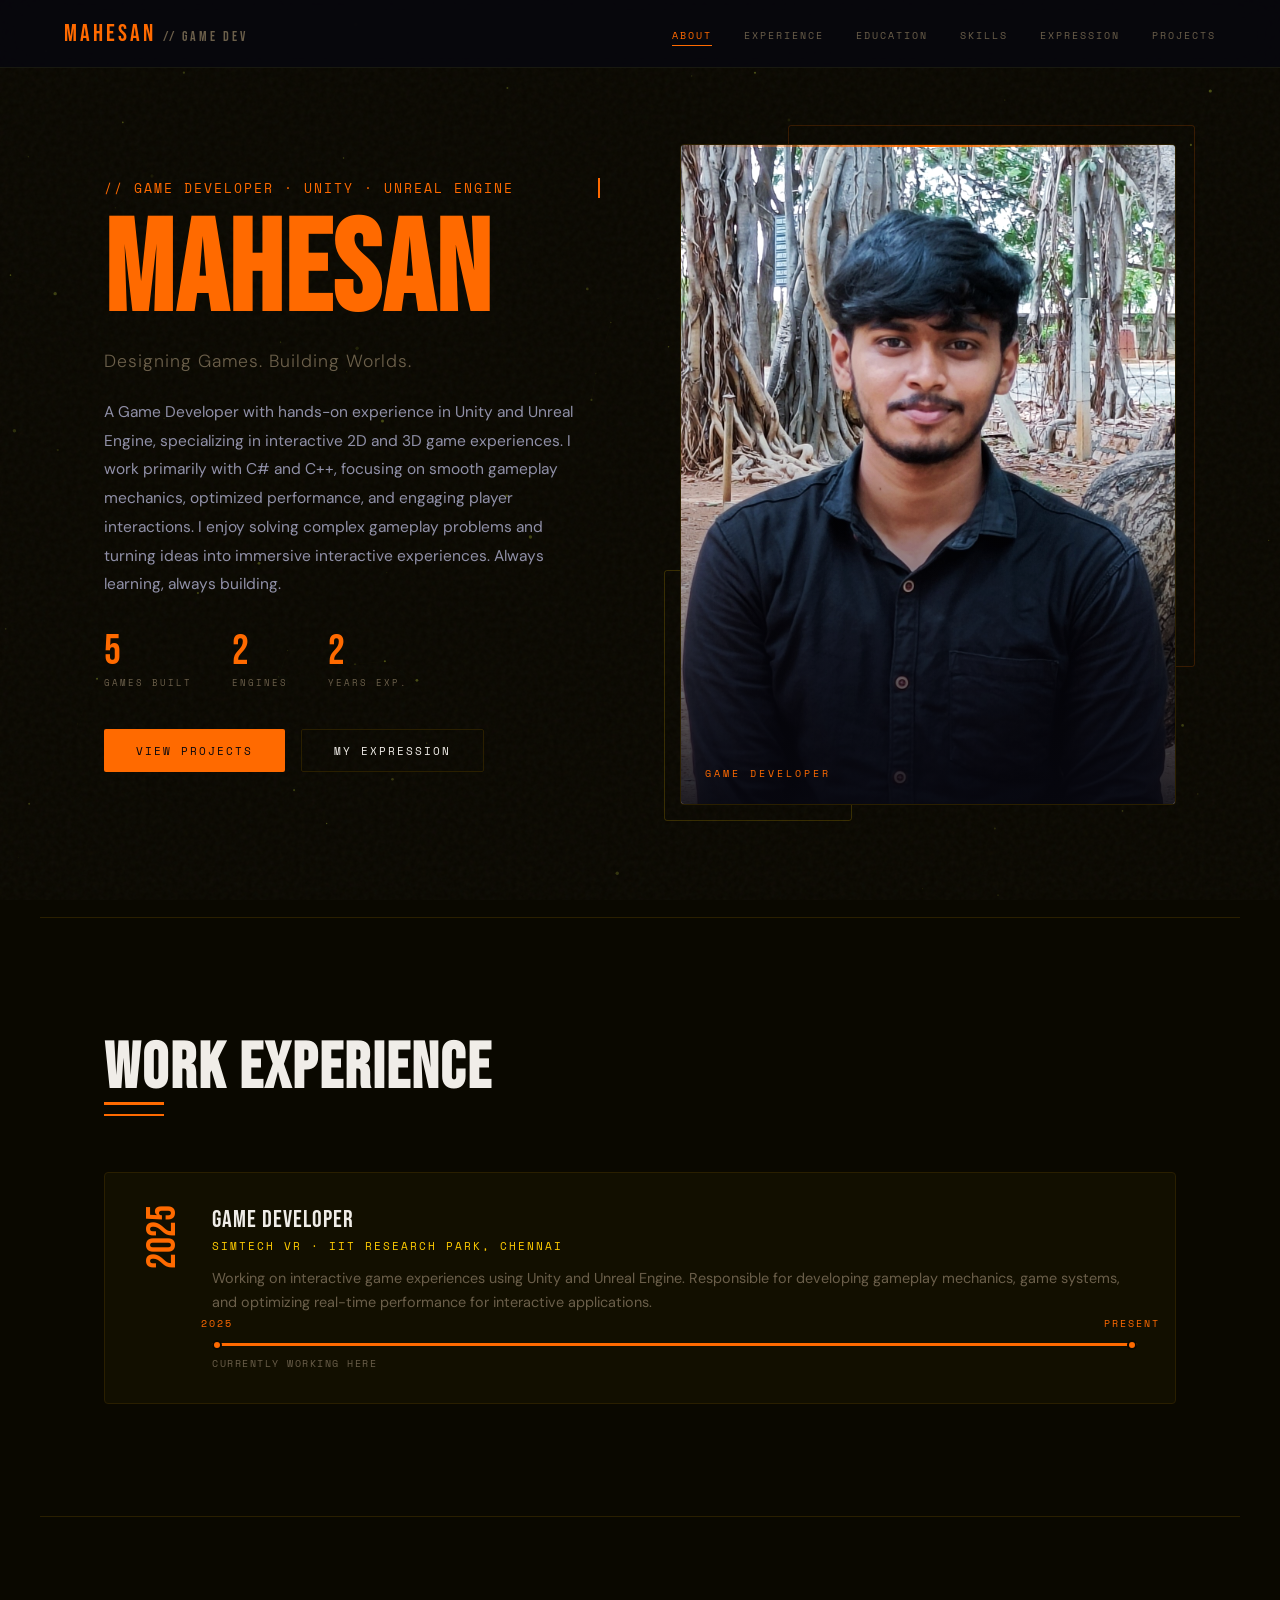
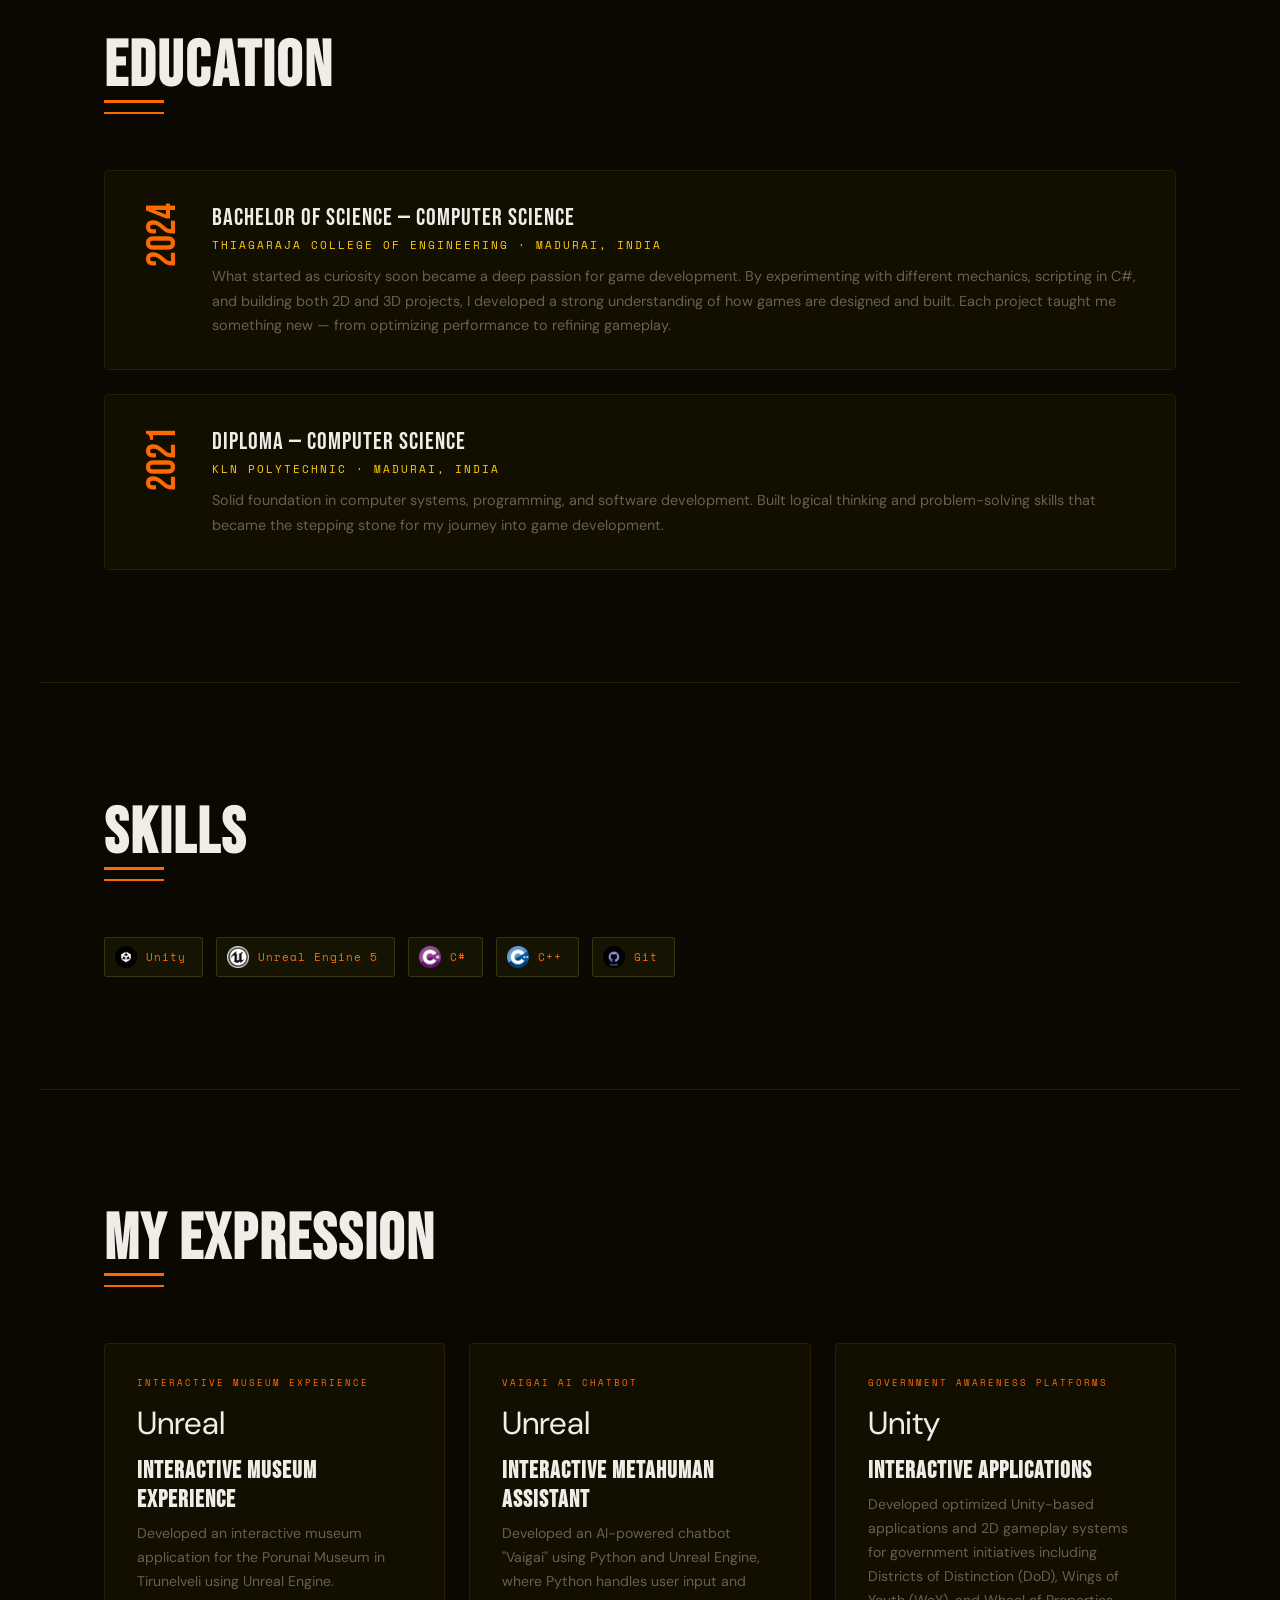
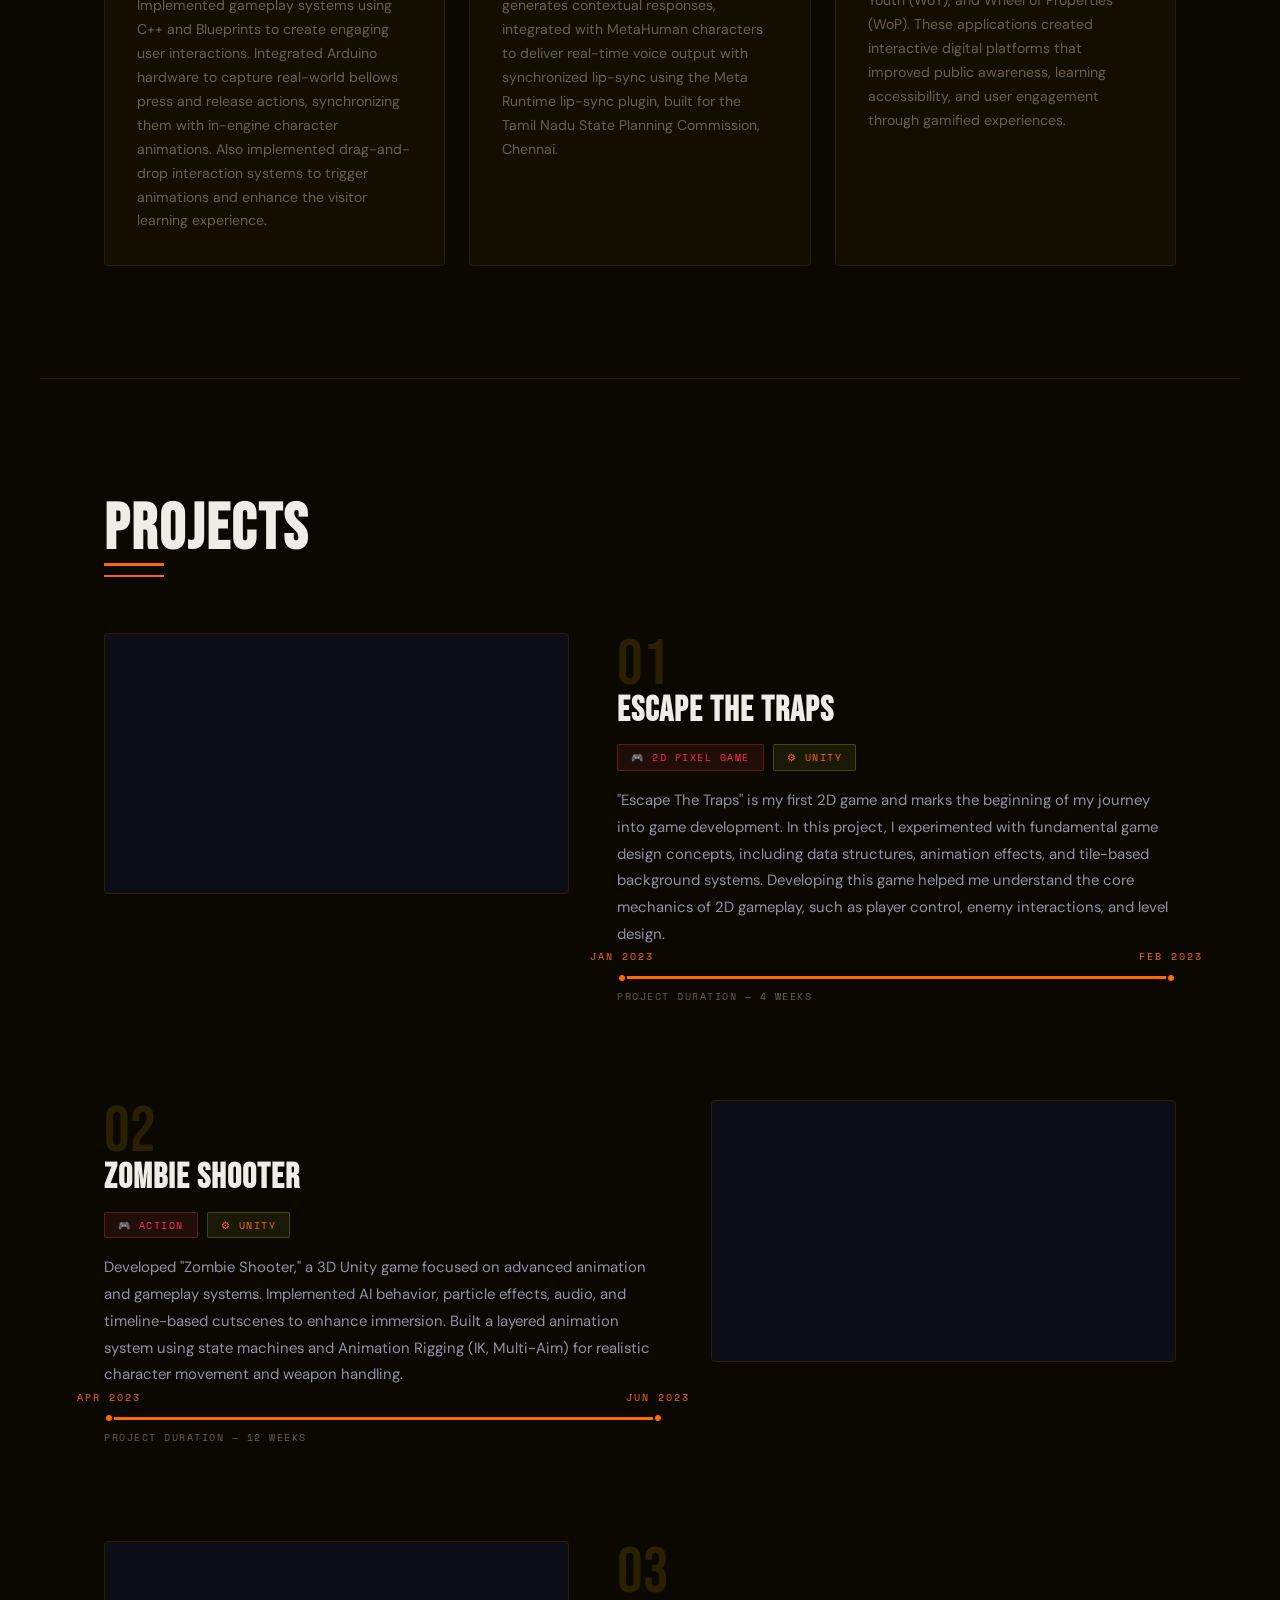
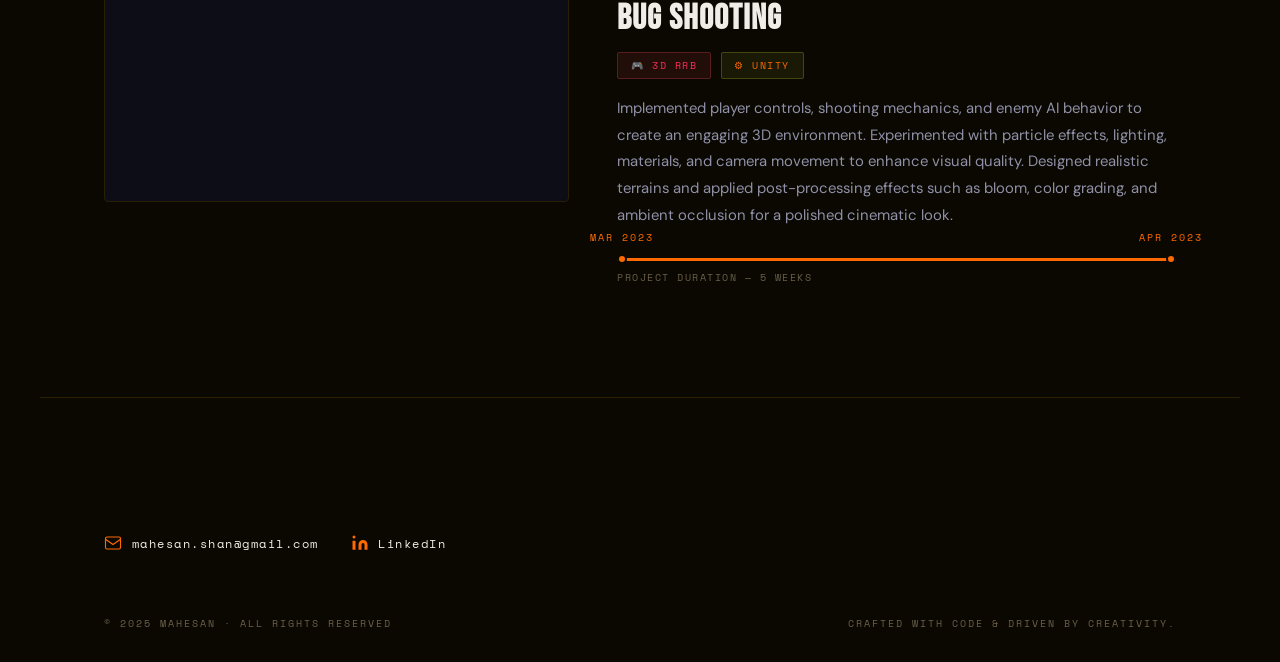
==== commit 1e2d0ce0: "final game changes" ====
--- a/index.html
+++ b/index.html
@@ -9,10 +9,9 @@
       rel="stylesheet"
     />
     <link rel="stylesheet" href="Portfolio.css" />
+    <script src="Index.js" defer></script>
   </head>
   <body>
-    <div id="cursor"></div>
-    <div id="cursor-ring"></div>
     <canvas id="bg-canvas"></canvas>
 
     <!-- NAV -->
@@ -41,31 +40,29 @@
           <h1 class="hero-name"><span>Mahesan</span></h1>
           <p class="hero-title">Designing Games. Building Worlds.</p>
           <p class="hero-bio">
-          A Game Developer with hands-on experience in Unity and Unreal Engine, 
-          specializing in interactive 2D and 3D game experiences. 
-          I work primarily with C# and C++, focusing on smooth gameplay mechanics, 
-          optimized performance, and engaging player interactions. I enjoy solving complex gameplay
-           problems and turning ideas into immersive interactive experiences. Always learning
-           , always building.
+            A Game Developer with hands-on experience in Unity and Unreal
+            Engine, specializing in interactive 2D and 3D game experiences. I
+            work primarily with C# and C++, focusing on smooth gameplay
+            mechanics, optimized performance, and engaging player interactions.
+            I enjoy solving complex gameplay problems and turning ideas into
+            immersive interactive experiences. Always learning, always building.
           </p>
           <div class="hero-stats">
             <div class="stat">
-              <div class="stat-num" data-count="5">2</div>
+              <div class="stat-num" data-count="5">5</div>
               <div class="stat-label">Games Built</div>
             </div>
             <div class="stat">
-              <div class="stat-num" data-count="2">0</div>
+              <div class="stat-num" data-count="2">2</div>
               <div class="stat-label">Engines</div>
             </div>
             <div class="stat">
-              <div class="stat-num" data-count="2">0</div>
+              <div class="stat-num" data-count="2">2</div>
               <div class="stat-label">Years Exp.</div>
             </div>
           </div>
           <div class="hero-btns">
-            <a href="#projects" class="btn btn-primary"
-              >&#9654; View Projects</a
-            >
+            <a href="#projects" class="btn btn-primary">View Projects</a>
             <a href="#expression" class="btn btn-outline">My Expression</a>
           </div>
         </div>
@@ -75,7 +72,6 @@
           <div class="deco-box"></div>
           <div class="photo-card">
             <div class="scan-line"></div>
-            <!-- Replace src with your own photo e.g. src="me.jpg" -->
             <img src="Index_page/Home Page Image/profile.jpg" alt="Mahesan" />
             <div class="photo-overlay">Game Developer</div>
           </div>
@@ -168,9 +164,7 @@
           <h2 class="section-title">Skills</h2>
           <div class="section-line"></div>
         </div>
-
         <div class="reveal">
-          <!-- <p class="skills-title">// Game Engines</p> -->
           <div class="skill-imgs">
             <div class="skill-badge">
               <img src="logo/Unity.png" alt="Unity" />Unity
@@ -218,13 +212,12 @@
             <div class="expr-icon">Unreal</div>
             <h3 class="expr-title">Interactive MetaHuman Assistant</h3>
             <p class="expr-desc">
-              Developed an AI-powered chatbot “Vaigai” using Python and Unreal
+              Developed an AI-powered chatbot "Vaigai" using Python and Unreal
               Engine, where Python handles user input and generates contextual
               responses, integrated with MetaHuman characters to deliver
               real-time voice output with synchronized lip-sync using the Meta
               Runtime lip-sync plugin, built for the Tamil Nadu State Planning
-              Commission, Chennai, creating an interactive and immersive digital
-              assistant experience.
+              Commission, Chennai.
             </p>
           </div>
 
@@ -236,10 +229,9 @@
               Developed optimized Unity-based applications and 2D gameplay
               systems for government initiatives including Districts of
               Distinction (DoD), Wings of Youth (WoY), and Wheel of Properties
-              (WoP). These applications were integrated with the Tamil Nadu
-              State Planning Commission, Chennai, creating interactive digital
-              platforms that improved public awareness, learning accessibility,
-              and user engagement through gamified experiences.
+              (WoP). These applications created interactive digital platforms
+              that improved public awareness, learning accessibility, and user
+              engagement through gamified experiences.
             </p>
           </div>
         </div>
@@ -251,7 +243,6 @@
           <h2 class="section-title">Projects</h2>
           <div class="section-line"></div>
         </div>
-
         <div class="projects-list">
           <!-- PROJECT 1 -->
           <div class="project-item reveal">
@@ -277,9 +268,7 @@
                 data structures, animation effects, and tile-based background
                 systems. Developing this game helped me understand the core
                 mechanics of 2D gameplay, such as player control, enemy
-                interactions, and level design. It was a great learning
-                experience that strengthened my foundation in programming and
-                creative game development.
+                interactions, and level design.
               </p>
               <div class="timeline-bar">
                 <div class="timeline-bar-track">
@@ -314,20 +303,12 @@
                 <span class="meta-chip chip-engine">⚙ Unity</span>
               </div>
               <p class="project-desc">
-                Developed “Zombie Shooter,” a 3D Unity game focused on advanced
+                Developed "Zombie Shooter," a 3D Unity game focused on advanced
                 animation and gameplay systems. Implemented AI behavior,
                 particle effects, audio, and timeline-based cutscenes to enhance
                 immersion. Built a layered animation system using state machines
                 and Animation Rigging (IK, Multi-Aim) for realistic character
-                movement and weapon handling. Designed smooth blending between
-                locomotion and combat, ensuring responsive gameplay and polished
-                visuals. Integrated runtime IK systems to align hands and
-                weapons dynamically, improving realism during combat
-                interactions. Developed modular and scalable animation
-                controllers, allowing easy expansion of new states and
-                behaviors. Optimized performance by managing rig constraints and
-                blending weights, ensuring smooth gameplay across different
-                scenarios.
+                movement and weapon handling.
               </p>
               <div class="timeline-bar">
                 <div class="timeline-bar-track">
@@ -353,30 +334,18 @@
             </div>
             <div class="project-info">
               <div class="project-num">03</div>
-              <h3 class="project-name">Bug shooting</h3>
+              <h3 class="project-name">Bug Shooting</h3>
               <div class="project-meta">
                 <span class="meta-chip chip-genre">🎮 3D RRB</span>
                 <span class="meta-chip chip-engine">⚙ Unity</span>
               </div>
               <p class="project-desc">
-                I implemented player controls, shooting mechanics, and enemy AI
-                behavior to create an engaging and interactive 3D environment.
-                Along the way, I experimented with particle effects, lighting,
-                materials, and camera movement to enhance the overall visual
-                quality and feel of the game. I also learned how to design
-                realistic terrains, sculpting landscapes and adding trees and
-                environmental details to make the world more immersive.
-                Additionally, I implemented a teleportation system to enable
-                smooth 3D transitions within the level, adding more depth to
-                gameplay. To refine the visuals further, I applied
+                Implemented player controls, shooting mechanics, and enemy AI
+                behavior to create an engaging 3D environment. Experimented with
+                particle effects, lighting, materials, and camera movement to
+                enhance visual quality. Designed realistic terrains and applied
                 post-processing effects such as bloom, color grading, and
-                ambient occlusion, giving the game a more polished and cinematic
-                look. For the art style, I used cartoon-themed assets for both
-                the player and enemies, giving the world a fun, stylized
-                personality. Developing Bug Shooter helped me gain a deeper
-                understanding of 3D game development, optimization, and Unity’s
-                powerful tools — making it a key milestone in my learning
-                journey.
+                ambient occlusion for a polished cinematic look.
               </p>
               <div class="timeline-bar">
                 <div class="timeline-bar-track">
@@ -397,20 +366,10 @@
 
       <!-- ===== FOOTER ===== -->
       <footer>
-        <div class="footer-top">
-          <!-- <div class="footer-logo">
-            MAHESAN
-            <span style="color: var(--muted); font-size: 0.9rem"
-              >// GAME DEV</span
-            >
-          </div>
-          <p class="footer-tagline">Designing Games. Building Worlds.</p>
-        </div> -->
-
+        <div class="footer-top"></div>
         <div class="footer-contact">
-          <!-- <p class="footer-contact-title">// Get In Touch</p> -->
           <div class="footer-links">
-            <a href="mailto:your@email.com" class="footer-link">
+            <a href="mailto:mahesan.shan@gmail.com" class="footer-link">
               <svg
                 viewBox="0 0 24 24"
                 fill="none"
@@ -437,174 +396,11 @@
             </a>
           </div>
         </div>
-
         <div class="footer-bottom">
           <p>© 2025 Mahesan · All rights reserved</p>
           <p>Crafted with code &amp; driven by creativity.</p>
         </div>
       </footer>
     </div>
-
-    <script>
-      /* CURSOR */
-      const cur = document.getElementById("cursor"),
-        ring = document.getElementById("cursor-ring");
-      let mx = 0,
-        my = 0,
-        rx = 0,
-        ry = 0;
-      document.addEventListener("mousemove", (e) => {
-        mx = e.clientX;
-        my = e.clientY;
-      });
-      (function loop() {
-        rx += (mx - rx) * 0.16;
-        ry += (my - ry) * 0.16;
-        cur.style.left = mx + "px";
-        cur.style.top = my + "px";
-        ring.style.left = rx + "px";
-        ring.style.top = ry + "px";
-        requestAnimationFrame(loop);
-      })();
-      document
-        .querySelectorAll(
-          "a,.btn,.skill-badge,.expr-card,.edu-card,.project-video-wrap",
-        )
-        .forEach((el) => {
-          el.addEventListener("mouseenter", () => {
-            cur.style.width = "20px";
-            cur.style.height = "20px";
-            ring.style.width = "56px";
-            ring.style.height = "56px";
-          });
-          el.addEventListener("mouseleave", () => {
-            cur.style.width = "12px";
-            cur.style.height = "12px";
-            ring.style.width = "36px";
-            ring.style.height = "36px";
-          });
-        });
-
-      /* PARTICLES */
-      (function () {
-        const c = document.getElementById("bg-canvas"),
-          ctx = c.getContext("2d");
-        let W, H;
-        function resize() {
-          W = c.width = window.innerWidth;
-          H = c.height = window.innerHeight;
-        }
-        resize();
-        window.addEventListener("resize", resize);
-        const pts = [];
-        for (let i = 0; i < 90; i++)
-          pts.push({
-            x: Math.random() * window.innerWidth,
-            y: Math.random() * window.innerHeight,
-            vx: (Math.random() - 0.5) * 0.3,
-            vy: (Math.random() - 0.5) * 0.3,
-            r: Math.random() * 1.4 + 0.4,
-            a: Math.random() * 0.5 + 0.15,
-          });
-        function draw() {
-          ctx.clearRect(0, 0, W, H);
-          for (let i = 0; i < pts.length; i++)
-            for (let j = i + 1; j < pts.length; j++) {
-              const dx = pts[i].x - pts[j].x,
-                dy = pts[i].y - pts[j].y,
-                d = Math.sqrt(dx * dx + dy * dy);
-              if (d < 130) {
-                ctx.beginPath();
-                ctx.moveTo(pts[i].x, pts[i].y);
-                ctx.lineTo(pts[j].x, pts[j].y);
-                ctx.strokeStyle = `rgba(232,255,71,${(1 - d / 130) * 0.1})`;
-                ctx.lineWidth = 0.5;
-                ctx.stroke();
-              }
-            }
-          pts.forEach((p) => {
-            ctx.beginPath();
-            ctx.arc(p.x, p.y, p.r, 0, Math.PI * 2);
-            ctx.fillStyle = `rgba(232,255,71,${p.a})`;
-            ctx.fill();
-            p.x += p.vx;
-            p.y += p.vy;
-            if (p.x < 0 || p.x > W) p.vx *= -1;
-            if (p.y < 0 || p.y > H) p.vy *= -1;
-          });
-          requestAnimationFrame(draw);
-        }
-        draw();
-      })();
-
-      /* SCROLL REVEAL */
-      const obs = new IntersectionObserver(
-        (entries) => {
-          entries.forEach((e, i) => {
-            if (e.isIntersecting) {
-              e.target.style.transitionDelay = (i % 4) * 0.1 + "s";
-              e.target.classList.add("visible");
-            }
-          });
-        },
-        { threshold: 0.1 },
-      );
-      document.querySelectorAll(".reveal").forEach((el) => obs.observe(el));
-
-      /* COUNT UP */
-      function countUp(el, target, dur = 1400) {
-        let start = null;
-        function step(ts) {
-          if (!start) start = ts;
-          const p = Math.min((ts - start) / dur, 1);
-          el.textContent = Math.floor(p * target);
-          if (p < 1) requestAnimationFrame(step);
-          else el.textContent = target;
-        }
-        requestAnimationFrame(step);
-      }
-      const sObs = new IntersectionObserver(
-        (e) => {
-          e.forEach((x) => {
-            if (x.isIntersecting) {
-              document
-                .querySelectorAll("[data-count]")
-                .forEach((el) => countUp(el, +el.dataset.count));
-              sObs.disconnect();
-            }
-          });
-        },
-        { threshold: 0.4 },
-      );
-      const sEl = document.querySelector(".hero-stats");
-      if (sEl) sObs.observe(sEl);
-
-      /* ACTIVE NAV */
-      const secs = document.querySelectorAll("section[id]"),
-        navAs = document.querySelectorAll(".nav-links a");
-      window.addEventListener(
-        "scroll",
-        () => {
-          let cur = "";
-          secs.forEach((s) => {
-            if (window.scrollY >= s.offsetTop - 180) cur = s.id;
-          });
-          navAs.forEach((a) => {
-            a.classList.toggle("active", a.getAttribute("href") === "#" + cur);
-          });
-        },
-        { passive: true },
-      );
-
-      /* PARALLAX */
-      window.addEventListener(
-        "scroll",
-        () => {
-          const el = document.querySelector(".hero-photo-wrap");
-          if (el) el.style.transform = `translateY(${window.scrollY * 0.07}px)`;
-        },
-        { passive: true },
-      );
-    </script>
   </body>
 </html>
--- a/Portfolio.css
+++ b/Portfolio.css
@@ -1,188 +1,947 @@
- :root {
-      --bg: #07070f;
-      --surface: #10101c;
-      --accent: #e8ff47;
-      --accent2: #ff4757;
-      --accent3: #47c8ff;
-      --text: #e8e8f0;
-      --muted: #5a5a72;
-      --border: #1e1e34;
-    }
-    *, *::before, *::after { box-sizing: border-box; margin: 0; padding: 0; }
-    html { scroll-behavior: smooth; }
-    body { background: var(--bg); color: var(--text); font-family: 'DM Sans', sans-serif; overflow-x: hidden; cursor: none; }
-
-    /* CURSOR */
-    #cursor { position: fixed; width: 12px; height: 12px; background: var(--accent); border-radius: 50%; pointer-events: none; z-index: 9999; transform: translate(-50%,-50%); transition: width .2s, height .2s; mix-blend-mode: difference; }
-    #cursor-ring { position: fixed; width: 36px; height: 36px; border: 1px solid rgba(232,255,71,.35); border-radius: 50%; pointer-events: none; z-index: 9998; transform: translate(-50%,-50%); transition: width .25s, height .25s; }
-
-    /* SCROLLBAR */
-    ::-webkit-scrollbar { width: 3px; }
-    ::-webkit-scrollbar-track { background: var(--bg); }
-    ::-webkit-scrollbar-thumb { background: var(--accent); }
-
-    /* GRAIN */
-    body::before { content: ''; position: fixed; inset: 0; z-index: 1; pointer-events: none; background-image: url("data:image/svg+xml,%3Csvg viewBox='0 0 200 200' xmlns='http://www.w3.org/2000/svg'%3E%3Cfilter id='n'%3E%3CfeTurbulence type='fractalNoise' baseFrequency='0.85' numOctaves='4' stitchTiles='stitch'/%3E%3C/filter%3E%3Crect width='100%25' height='100%25' filter='url(%23n)'/%3E%3C/svg%3E"); opacity: .04; }
-
-    #bg-canvas { position: fixed; inset: 0; z-index: 0; pointer-events: none; opacity: .45; }
-
-    /* NAV */
-    nav { position: fixed; top: 0; left: 0; right: 0; z-index: 200; display: flex; align-items: center; justify-content: space-between; padding: 1.2rem 4rem; background: rgba(7,7,15,.8); backdrop-filter: blur(20px); border-bottom: 1px solid rgba(232,255,71,.07); animation: slideDown .8s ease forwards; }
-    @keyframes slideDown { from { transform: translateY(-100%); opacity: 0; } to { transform: translateY(0); opacity: 1; } }
-    .nav-logo { font-family: 'Bebas Neue', sans-serif; font-size: 1.5rem; letter-spacing: 3px; color: var(--accent); }
-    .nav-links { display: flex; gap: 2rem; list-style: none; }
-    .nav-links a { font-family: 'Space Mono', monospace; font-size: .65rem; letter-spacing: 2px; text-transform: uppercase; color: var(--muted); text-decoration: none; position: relative; padding-bottom: 3px; transition: color .2s; }
-    .nav-links a::after { content: ''; position: absolute; left: 0; bottom: 0; width: 0; height: 1px; background: var(--accent); transition: width .3s; }
-    .nav-links a:hover, .nav-links a.active { color: var(--accent); }
-    .nav-links a:hover::after, .nav-links a.active::after { width: 100%; }
-
-    /* WRAPPER */
-    .wrapper { position: relative; z-index: 10; }
-    section { padding: 7rem 4rem; max-width: 1200px; margin: 0 auto; }
-
-    /* REVEAL */
-    .reveal { opacity: 0; transform: translateY(40px); transition: opacity .85s ease, transform .85s ease; }
-    .reveal.visible { opacity: 1; transform: translateY(0); }
-
-    /* ===== HERO ===== */
-    #hero { min-height: 100vh; display: grid; grid-template-columns: 1fr 1fr; gap: 5rem; align-items: center; padding-top: 9rem; }
-
-    .typewriter { font-family: 'Space Mono', monospace; font-size: .82rem; color: var(--accent); letter-spacing: 2px; text-transform: uppercase; overflow: hidden; white-space: nowrap; border-right: 2px solid var(--accent); width: 0; animation: typing 2.4s steps(35,end) .6s forwards, blink .75s step-end infinite; }
-    @keyframes typing { to { width: 100%; } }
-    @keyframes blink { 50% { border-color: transparent; } }
-
-    .hero-name { font-family: 'Bebas Neue', sans-serif; font-size: clamp(5rem, 10vw, 8rem); line-height: .92; letter-spacing: 2px; margin-top: 1rem; color: var(--text); animation: fadeUp .8s ease .8s both; }
-    .hero-name span { color: var(--accent); }
-
-    .hero-title { margin-top: 1.2rem; font-size: 1.1rem; color: var(--muted); font-weight: 300; letter-spacing: 1px; animation: fadeUp .7s ease 1s both; }
-    .hero-bio { margin-top: 1.6rem; font-size: .97rem; line-height: 1.85; color: #9090a8; max-width: 490px; animation: fadeUp .7s ease 1.1s both; }
-
-    .hero-stats { display: flex; gap: 2.5rem; margin-top: 2rem; animation: fadeUp .7s ease 1.2s both; }
-    .stat-num { font-family: 'Bebas Neue', sans-serif; font-size: 2.6rem; color: var(--accent); line-height: 1; }
-    .stat-label { font-family: 'Space Mono', monospace; font-size: .56rem; letter-spacing: 2px; text-transform: uppercase; color: var(--muted); margin-top: .2rem; }
-
-    .hero-btns { margin-top: 2.5rem; display: flex; gap: 1rem; flex-wrap: wrap; animation: fadeUp .7s ease 1.3s both; }
-    .btn { display: inline-flex; align-items: center; gap: .5rem; padding: .75rem 2rem; font-family: 'Space Mono', monospace; font-size: .7rem; letter-spacing: 2px; text-transform: uppercase; text-decoration: none; border-radius: 2px; transition: all .25s; cursor: none; border: none; position: relative; overflow: hidden; }
-    .btn::before { content: ''; position: absolute; top: 0; left: -100%; width: 100%; height: 100%; background: rgba(255,255,255,.1); transition: left .3s; }
-    .btn:hover::before { left: 0; }
-    .btn-primary { background: var(--accent); color: #07070f; }
-    .btn-primary:hover { background: #fff; transform: translateY(-2px); box-shadow: 0 12px 32px rgba(232,255,71,.3); }
-    .btn-outline { background: transparent; color: var(--text); border: 1px solid var(--border); }
-    .btn-outline:hover { border-color: var(--accent); color: var(--accent); transform: translateY(-2px); }
-
-    /* PHOTO */
-    .hero-photo-wrap { position: relative; animation: fadeUp .9s ease .4s both; }
-    .deco-box { position: absolute; border: 1px solid var(--accent); border-radius: 3px; opacity: .18; animation: floatBox 4s ease-in-out infinite; }
-    .deco-box:nth-child(1) { width: 82%; height: 82%; top: -1.2rem; right: -1.2rem; }
-    .deco-box:nth-child(2) { width: 38%; height: 38%; bottom: -1rem; left: -1rem; animation-delay: 1.8s; border-color: var(--accent3); }
-    @keyframes floatBox { 0%,100% { transform: translate(0,0); } 50% { transform: translate(5px,-7px); } }
-    .photo-card { position: relative; border-radius: 4px; overflow: hidden; aspect-ratio: 3/4; background: var(--surface); border: 1px solid var(--border); }
-    .photo-card img { width: 100%; height: 100%; object-fit: cover; display: block; filter: grayscale(20%) contrast(1.05); transition: filter .5s, transform .5s; }
-    .photo-card:hover img { filter: grayscale(0%); transform: scale(1.04); }
-    .photo-card::after { content: ''; position: absolute; inset: 0; background: linear-gradient(to top, rgba(7,7,15,.9) 0%, transparent 55%); }
-    .photo-overlay { position: absolute; bottom: 1.5rem; left: 1.5rem; z-index: 2; font-family: 'Space Mono', monospace; font-size: .6rem; letter-spacing: 3px; color: var(--accent); text-transform: uppercase; }
-    .scan-line { position: absolute; left: 0; right: 0; height: 2px; background: linear-gradient(90deg, transparent, rgba(232,255,71,.6), transparent); z-index: 3; animation: scan 3s linear infinite; }
-    @keyframes scan { from { top: 0; } to { top: 100%; } }
-
-    /* ===== SECTION HEADER ===== */
-    .section-header { margin-bottom: 3.5rem; }
-    .section-num { font-family: 'Space Mono', monospace; font-size: .62rem; letter-spacing: 4px; color: var(--accent); text-transform: uppercase; }
-    .section-title { font-family: 'Bebas Neue', sans-serif; font-size: clamp(2.5rem,5vw,4.5rem); letter-spacing: 2px; line-height: 1; margin-top: .4rem; position: relative; display: inline-block; }
-    .section-title::after { content: ''; position: absolute; left: 0; bottom: -4px; width: 0; height: 3px; background: var(--accent); transition: width .7s ease .2s; }
-    .reveal.visible .section-title::after { width: 60px; }
-    .section-line { width: 60px; height: 2px; background: var(--accent); margin-top: .8rem; }
-
-    /* ===== EXPERIENCE ===== */
-    #experience { border-top: 1px solid var(--border); }
-    .edu-grid { display: grid; gap: 1.5rem; }
-    .edu-card { background: var(--surface); border: 1px solid var(--border); border-radius: 4px; padding: 2rem 2.4rem; display: grid; grid-template-columns: auto 1fr; gap: 1.8rem; align-items: start; position: relative; overflow: hidden; transition: border-color .3s, transform .3s; }
-    .edu-card::before { content: ''; position: absolute; top: 0; left: 0; width: 3px; height: 0; background: var(--accent); transition: height .5s ease; }
-    .edu-card:hover { border-color: rgba(232,255,71,.3); transform: translateX(6px); }
-    .edu-card:hover::before { height: 100%; }
-    .edu-year { font-family: 'Bebas Neue', sans-serif; font-size: 2.5rem; color: var(--accent); line-height: 1; writing-mode: vertical-rl; transform: rotate(180deg); }
-    .edu-degree { font-family: 'Bebas Neue', sans-serif; font-size: 1.5rem; letter-spacing: 1px; }
-    .edu-school { font-family: 'Space Mono', monospace; font-size: .68rem; color: var(--accent3); letter-spacing: 2px; margin-top: .3rem; text-transform: uppercase; }
-    .edu-desc { color: var(--muted); font-size: .9rem; line-height: 1.7; margin-top: .7rem; }
-
-    /* ===== EDUCATION ===== */
-    #education { border-top: 1px solid var(--border); }
-
-    /* ===== SKILLS ===== */
-    #skills { border-top: 1px solid var(--border); }
-    .skills-title { font-family: 'Space Mono', monospace; font-size: .65rem; letter-spacing: 3px; color: var(--muted); text-transform: uppercase; margin: 1.2rem 0 .8rem; }
-    .skill-imgs { display: flex; flex-wrap: wrap; gap: .8rem; }
-    .skill-badge { display: flex; align-items: center; gap: .6rem; background: rgba(232,255,71,.05); border: 1px solid rgba(232,255,71,.15); border-radius: 3px; padding: .5rem 1rem .5rem .6rem; font-family: 'Space Mono', monospace; font-size: .68rem; letter-spacing: 1px; color: var(--accent); transition: all .25s; cursor: none; }
-    .skill-badge:hover { background: rgba(232,255,71,.14); transform: translateY(-3px); box-shadow: 0 6px 20px rgba(232,255,71,.15); }
-    .skill-badge img { width: 22px; height: 22px; object-fit: contain; border-radius: 2px; }
-
-    /* ===== EXPRESSION ===== */
-    #expression { border-top: 1px solid var(--border); }
-    .expr-grid { display: grid; grid-template-columns: repeat(auto-fill, minmax(310px,1fr)); gap: 1.5rem; }
-    .expr-card { background: var(--surface); border: 1px solid var(--border); border-radius: 4px; overflow: hidden; transition: border-color .3s, transform .3s; position: relative; padding: 2rem; }
-    .expr-card::before { content: ''; position: absolute; top: 0; left: 0; width: 3px; height: 0; background: var(--accent); transition: height .4s; }
-    .expr-card:hover { border-color: rgba(232,255,71,.35); transform: translateY(-6px); }
-    .expr-card:hover::before { height: 100%; }
-    .expr-tag { font-family: 'Space Mono', monospace; font-size: .58rem; letter-spacing: 2px; color: var(--accent); text-transform: uppercase; }
-    .expr-icon { font-size: 2rem; margin: .8rem 0; }
-    .expr-title { font-family: 'Bebas Neue', sans-serif; font-size: 1.5rem; letter-spacing: 1px; margin-top: .4rem; }
-    .expr-desc { color: var(--muted); font-size: .88rem; line-height: 1.7; margin-top: .5rem; }
-
-    /* ===== PROJECTS ===== */
-    #projects { border-top: 1px solid var(--border); }
-    .projects-list { display: grid; gap: 6rem; }
-    .project-item { display: grid; grid-template-columns: 1fr 1.2fr; gap: 3rem; align-items: start; }
-    .project-item:nth-child(even) { direction: rtl; }
-    .project-item:nth-child(even) > * { direction: ltr; }
-
-    .project-video-wrap { position: relative; border-radius: 4px; overflow: hidden; background: #0d0d18; border: 1px solid var(--border); aspect-ratio: 16/9; transition: border-color .3s, box-shadow .3s; }
-    .project-video-wrap:hover { border-color: rgba(232,255,71,.3); box-shadow: 0 0 50px rgba(232,255,71,.08); }
-    .project-video-wrap video, .project-video-wrap iframe { width: 100%; height: 100%; object-fit: cover; display: block; }
-
-    .project-num { font-family: 'Bebas Neue', sans-serif; font-size: 4rem; color: var(--border); line-height: 1; }
-    .project-name { font-family: 'Bebas Neue', sans-serif; font-size: 2.2rem; letter-spacing: 1px; margin-top: -.5rem; }
-    .project-meta { display: flex; flex-wrap: wrap; gap: .6rem; margin-top: .8rem; }
-    .meta-chip { font-family: 'Space Mono', monospace; font-size: .62rem; letter-spacing: 1.5px; text-transform: uppercase; padding: .3rem .8rem; border-radius: 2px; transition: transform .2s; }
-    .meta-chip:hover { transform: translateY(-2px); }
-    .chip-genre { background: rgba(255,71,87,.1); color: var(--accent2); border: 1px solid rgba(255,71,87,.25); }
-    .chip-engine { background: rgba(232,255,71,.07); color: var(--accent); border: 1px solid rgba(232,255,71,.2); }
-    .project-desc { margin-top: 1rem; color: #9090a8; font-size: .93rem; line-height: 1.8; }
-
-    /* TIMELINE BAR */
-    .timeline-bar { margin-top: 1.6rem; }
-    .timeline-bar-track { position: relative; height: 3px; background: var(--border); border-radius: 99px; margin: 1.8rem 0 .6rem; }
-    .timeline-bar-fill { position: absolute; left: 0; top: 0; height: 100%; width: 0; background: var(--accent); border-radius: 99px; transition: width 1.4s ease .3s; }
-    .reveal.visible .timeline-bar-fill { width: 100%; }
-    .timeline-bar-dot { position: absolute; top: 50%; transform: translateY(-50%); width: 10px; height: 10px; background: var(--accent); border: 2px solid var(--bg); border-radius: 50%; }
-    .timeline-bar-dot.left { left: 0; }
-    .timeline-bar-dot.right { right: 0; }
-    .timeline-bar-label { position: absolute; top: -1.6rem; left: 50%; transform: translateX(-50%); font-family: 'Space Mono', monospace; font-size: .6rem; letter-spacing: 2px; color: var(--accent); text-transform: uppercase; white-space: nowrap; }
-    .timeline-bar-text { font-family: 'Space Mono', monospace; font-size: .62rem; letter-spacing: 1.5px; color: var(--muted); text-transform: uppercase; margin-top: .5rem; }
-
-    /* ===== FOOTER ===== */
-    footer { border-top: 1px solid var(--border); padding: 4rem 4rem 2rem; max-width: 1200px; margin: 0 auto; position: relative; z-index: 10; }
-    .footer-top { display: flex; justify-content: space-between; align-items: center; margin-bottom: 2.5rem; }
-    .footer-logo { font-family: 'Bebas Neue', sans-serif; font-size: 1.4rem; letter-spacing: 3px; color: var(--accent); }
-    .footer-tagline { font-family: 'Space Mono', monospace; font-size: .65rem; letter-spacing: 2px; color: var(--muted); text-transform: uppercase; }
-    .footer-contact { padding: 2rem 0; margin-bottom: 2rem; }
-    .footer-contact-title { font-family: 'Space Mono', monospace; font-size: .62rem; letter-spacing: 3px; color: var(--accent); text-transform: uppercase; margin-bottom: 1.2rem; }
-    .footer-links { display: flex; gap: 2rem; flex-wrap: wrap; }
-    .footer-link { display: flex; align-items: center; gap: .6rem; font-family: 'Space Mono', monospace; font-size: .75rem; letter-spacing: 1.5px; color: var(--text); text-decoration: none; transition: color .2s, transform .2s; }
-    .footer-link svg { width: 18px; height: 18px; color: var(--accent); flex-shrink: 0; }
-    .footer-link:hover { color: var(--accent); transform: translateX(4px); }
-    .footer-bottom { display: flex; justify-content: space-between; align-items: center; flex-wrap: wrap; gap: .5rem; }
-    .footer-bottom p { font-family: 'Space Mono', monospace; font-size: .6rem; letter-spacing: 2px; color: var(--muted); text-transform: uppercase; }
-
-    @keyframes fadeUp { from { opacity: 0; transform: translateY(30px); } to { opacity: 1; transform: translateY(0); } }
-
-    @media (max-width: 820px) {
-      body { cursor: auto; }
-      #cursor, #cursor-ring { display: none; }
-      nav { padding: 1rem 1.5rem; }
-      .nav-links { display: none; }
-      section { padding: 5rem 1.5rem; }
-      #hero { grid-template-columns: 1fr; padding-top: 7rem; gap: 3rem; }
-      .hero-photo-wrap { order: -1; max-width: 280px; margin: 0 auto; }
-      .project-item, .project-item:nth-child(even) { grid-template-columns: 1fr; direction: ltr; }
-      footer { padding: 3rem 1.5rem 2rem; }
-      .footer-top, .footer-bottom { flex-direction: column; gap: 1rem; text-align: center; }
-    }+:root {
+  --bg: #0a0800;
+  --surface: #120f00;
+  --accent: #ff6a00;
+  --accent2: #ff2d55;
+  --accent3: #ffcc00;
+  --text: #f0ede8;
+  --muted: #6b5f4a;
+  --border: #2a1f00;
+
+  /*
+    --bg: #050d18;
+  --surface: #0a1628;
+  --accent: #00d4ff;
+  --accent2: #0077ff;
+  --accent3: #00ffcc;
+  --text: #e0f0ff;
+  --muted: #3a5a7a;
+  --border: #0d2540;
+  
+  
+
+    --bg: #0d0015;
+  --surface: #150020;
+  --accent: #39ff14;
+  --accent2: #b600ff;
+  --accent3: #ff00c8;
+  --text: #e8e8f0;
+  --muted: #6a4a80;
+  --border: #2a0045;
+   */
+}
+*,
+*::before,
+*::after {
+  box-sizing: border-box;
+  margin: 0;
+  padding: 0;
+}
+* {
+  cursor: default;
+}
+html {
+  scroll-behavior: smooth;
+}
+body {
+  background: var(--bg);
+  color: var(--text);
+  font-family: "DM Sans", sans-serif;
+  overflow-x: hidden;
+  cursor: none;
+}
+
+/* CURSOR */
+#cursor {
+  position: fixed;
+  width: 12px;
+  height: 12px;
+  background: var(--accent);
+  border-radius: 50%;
+  pointer-events: none;
+  z-index: 9999;
+  transform: translate(-50%, -50%);
+  transition:
+    width 0.2s,
+    height 0.2s;
+  mix-blend-mode: difference;
+}
+#cursor-ring {
+  position: fixed;
+  width: 36px;
+  height: 36px;
+  border: 1px solid rgba(232, 255, 71, 0.35);
+  border-radius: 50%;
+  pointer-events: none;
+  z-index: 9998;
+  transform: translate(-50%, -50%);
+  transition:
+    width 0.25s,
+    height 0.25s;
+}
+
+/* SCROLLBAR */
+::-webkit-scrollbar {
+  width: 3px;
+}
+::-webkit-scrollbar-track {
+  background: var(--bg);
+}
+::-webkit-scrollbar-thumb {
+  background: var(--accent);
+}
+
+/* GRAIN */
+body::before {
+  content: "";
+  position: fixed;
+  inset: 0;
+  z-index: 1;
+  pointer-events: none;
+  background-image: url("data:image/svg+xml,%3Csvg viewBox='0 0 200 200' xmlns='http://www.w3.org/2000/svg'%3E%3Cfilter id='n'%3E%3CfeTurbulence type='fractalNoise' baseFrequency='0.85' numOctaves='4' stitchTiles='stitch'/%3E%3C/filter%3E%3Crect width='100%25' height='100%25' filter='url(%23n)'/%3E%3C/svg%3E");
+  opacity: 0.04;
+}
+
+#bg-canvas {
+  position: fixed;
+  inset: 0;
+  z-index: 0;
+  pointer-events: none;
+  opacity: 0.45;
+}
+
+/* NAV */
+nav {
+  position: fixed;
+  top: 0;
+  left: 0;
+  right: 0;
+  z-index: 200;
+  display: flex;
+  align-items: center;
+  justify-content: space-between;
+  padding: 1.2rem 4rem;
+  background: rgba(7, 7, 15, 0.8);
+  backdrop-filter: blur(20px);
+  border-bottom: 1px solid rgba(232, 255, 71, 0.07);
+  animation: slideDown 0.8s ease forwards;
+}
+@keyframes slideDown {
+  from {
+    transform: translateY(-100%);
+    opacity: 0;
+  }
+  to {
+    transform: translateY(0);
+    opacity: 1;
+  }
+}
+.nav-logo {
+  font-family: "Bebas Neue", sans-serif;
+  font-size: 1.5rem;
+  letter-spacing: 3px;
+  color: var(--accent);
+}
+.nav-links {
+  display: flex;
+  gap: 2rem;
+  list-style: none;
+}
+.nav-links a {
+  font-family: "Space Mono", monospace;
+  font-size: 0.65rem;
+  letter-spacing: 2px;
+  text-transform: uppercase;
+  color: var(--muted);
+  text-decoration: none;
+  position: relative;
+  padding-bottom: 3px;
+  transition: color 0.2s;
+}
+.nav-links a::after {
+  content: "";
+  position: absolute;
+  left: 0;
+  bottom: 0;
+  width: 0;
+  height: 1px;
+  background: var(--accent);
+  transition: width 0.3s;
+}
+.nav-links a:hover,
+.nav-links a.active {
+  color: var(--accent);
+}
+.nav-links a:hover::after,
+.nav-links a.active::after {
+  width: 100%;
+}
+
+/* WRAPPER */
+.wrapper {
+  position: relative;
+  z-index: 10;
+}
+section {
+  padding: 7rem 4rem;
+  max-width: 1200px;
+  margin: 0 auto;
+}
+
+/* REVEAL */
+.reveal {
+  opacity: 0;
+  transform: translateY(40px);
+  transition:
+    opacity 0.85s ease,
+    transform 0.85s ease;
+}
+.reveal.visible {
+  opacity: 1;
+  transform: translateY(0);
+}
+
+/* ===== HERO ===== */
+#hero {
+  min-height: 100vh;
+  display: grid;
+  grid-template-columns: 1fr 1fr;
+  gap: 5rem;
+  align-items: center;
+  padding-top: 9rem;
+}
+
+.typewriter {
+  font-family: "Space Mono", monospace;
+  font-size: 0.82rem;
+  color: var(--accent);
+  letter-spacing: 2px;
+  text-transform: uppercase;
+  overflow: hidden;
+  white-space: nowrap;
+  border-right: 2px solid var(--accent);
+  width: 0;
+  animation:
+    typing 2.4s steps(35, end) 0.6s forwards,
+    blink 0.75s step-end infinite;
+}
+@keyframes typing {
+  to {
+    width: 100%;
+  }
+}
+@keyframes blink {
+  50% {
+    border-color: transparent;
+  }
+}
+
+.hero-name {
+  font-family: "Bebas Neue", sans-serif;
+  font-size: clamp(5rem, 10vw, 8rem);
+  line-height: 0.92;
+  letter-spacing: 2px;
+  margin-top: 1rem;
+  color: var(--text);
+  animation: fadeUp 0.8s ease 0.8s both;
+}
+.hero-name span {
+  color: var(--accent);
+}
+
+.hero-title {
+  margin-top: 1.2rem;
+  font-size: 1.1rem;
+  color: var(--muted);
+  font-weight: 300;
+  letter-spacing: 1px;
+  animation: fadeUp 0.7s ease 1s both;
+}
+.hero-bio {
+  margin-top: 1.6rem;
+  font-size: 0.97rem;
+  line-height: 1.85;
+  color: #9090a8;
+  max-width: 490px;
+  animation: fadeUp 0.7s ease 1.1s both;
+}
+
+.hero-stats {
+  display: flex;
+  gap: 2.5rem;
+  margin-top: 2rem;
+  animation: fadeUp 0.7s ease 1.2s both;
+}
+.stat-num {
+  font-family: "Bebas Neue", sans-serif;
+  font-size: 2.6rem;
+  color: var(--accent);
+  line-height: 1;
+}
+.stat-label {
+  font-family: "Space Mono", monospace;
+  font-size: 0.56rem;
+  letter-spacing: 2px;
+  text-transform: uppercase;
+  color: var(--muted);
+  margin-top: 0.2rem;
+}
+
+.hero-btns {
+  margin-top: 2.5rem;
+  display: flex;
+  gap: 1rem;
+  flex-wrap: wrap;
+  animation: fadeUp 0.7s ease 1.3s both;
+}
+.btn {
+  display: inline-flex;
+  align-items: center;
+  gap: 0.5rem;
+  padding: 0.75rem 2rem;
+  font-family: "Space Mono", monospace;
+  font-size: 0.7rem;
+  letter-spacing: 2px;
+  text-transform: uppercase;
+  text-decoration: none;
+  border-radius: 2px;
+  transition: all 0.25s;
+  cursor: none;
+  border: none;
+  position: relative;
+  overflow: hidden;
+}
+.btn::before {
+  content: "";
+  position: absolute;
+  top: 0;
+  left: -100%;
+  width: 100%;
+  height: 100%;
+  background: rgba(255, 255, 255, 0.1);
+  transition: left 0.3s;
+}
+.btn:hover::before {
+  left: 0;
+}
+.btn-primary {
+  background: var(--accent);
+  color: #07070f;
+}
+.btn-primary:hover {
+  background: var(--text);
+  transform: translateY(-2px);
+  box-shadow: 0 12px 32px var(--accent2);
+}
+.btn-outline {
+  background: transparent;
+  color: var(--text);
+  border: 1px solid var(--border);
+}
+.btn-outline:hover {
+  border-color: var(--accent);
+  color: var(--accent);
+  transform: translateY(-2px);
+}
+
+/* PHOTO */
+.hero-photo-wrap {
+  position: relative;
+  animation: fadeUp 0.9s ease 0.4s both;
+}
+.deco-box {
+  position: absolute;
+  border: 1px solid var(--accent);
+  border-radius: 3px;
+  opacity: 0.18;
+  animation: floatBox 4s ease-in-out infinite;
+}
+.deco-box:nth-child(1) {
+  width: 82%;
+  height: 82%;
+  top: -1.2rem;
+  right: -1.2rem;
+}
+.deco-box:nth-child(2) {
+  width: 38%;
+  height: 38%;
+  bottom: -1rem;
+  left: -1rem;
+  animation-delay: 1.8s;
+  border-color: var(--accent3);
+}
+@keyframes floatBox {
+  0%,
+  100% {
+    transform: translate(0, 0);
+  }
+  50% {
+    transform: translate(5px, -7px);
+  }
+}
+.photo-card {
+  position: relative;
+  border-radius: 4px;
+  overflow: hidden;
+  aspect-ratio: 3/4;
+  background: var(--surface);
+  border: 1px solid var(--border);
+}
+.photo-card img {
+  width: 100%;
+  height: 100%;
+  object-fit: cover;
+  display: block;
+  filter: grayscale(20%) contrast(1.05);
+  transition:
+    filter 0.5s,
+    transform 0.5s;
+}
+.photo-card:hover img {
+  filter: grayscale(0%);
+  transform: scale(1.04);
+}
+.photo-card::after {
+  content: "";
+  position: absolute;
+  inset: 0;
+  background: linear-gradient(to top, rgba(7, 7, 15, 0.9) 0%, transparent 55%);
+}
+.photo-overlay {
+  position: absolute;
+  bottom: 1.5rem;
+  left: 1.5rem;
+  z-index: 2;
+  font-family: "Space Mono", monospace;
+  font-size: 0.6rem;
+  letter-spacing: 3px;
+  color: var(--accent);
+  text-transform: uppercase;
+}
+.scan-line {
+  position: absolute;
+  left: 0;
+  right: 0;
+  height: 2px;
+  background: linear-gradient(90deg, transparent, var(--accent), transparent);
+  z-index: 3;
+  animation: scan 3s linear infinite;
+}
+@keyframes scan {
+  from {
+    top: 0;
+  }
+  to {
+    top: 100%;
+  }
+}
+
+/* ===== SECTION HEADER ===== */
+.section-header {
+  margin-bottom: 3.5rem;
+}
+.section-num {
+  font-family: "Space Mono", monospace;
+  font-size: 0.62rem;
+  letter-spacing: 4px;
+  color: var(--accent);
+  text-transform: uppercase;
+}
+.section-title {
+  font-family: "Bebas Neue", sans-serif;
+  font-size: clamp(2.5rem, 5vw, 4.5rem);
+  letter-spacing: 2px;
+  line-height: 1;
+  margin-top: 0.4rem;
+  position: relative;
+  display: inline-block;
+}
+.section-title::after {
+  content: "";
+  position: absolute;
+  left: 0;
+  bottom: -4px;
+  width: 0;
+  height: 3px;
+  background: var(--accent);
+  transition: width 0.7s ease 0.2s;
+}
+.reveal.visible .section-title::after {
+  width: 60px;
+}
+.section-line {
+  width: 60px;
+  height: 2px;
+  background: var(--accent);
+  margin-top: 0.8rem;
+}
+
+/* ===== EXPERIENCE ===== */
+#experience {
+  border-top: 1px solid var(--border);
+}
+.edu-grid {
+  display: grid;
+  gap: 1.5rem;
+}
+.edu-card {
+  background: var(--surface);
+  border: 1px solid var(--border);
+  border-radius: 4px;
+  padding: 2rem 2.4rem;
+  display: grid;
+  grid-template-columns: auto 1fr;
+  gap: 1.8rem;
+  align-items: start;
+  position: relative;
+  overflow: hidden;
+  transition:
+    border-color 0.3s,
+    transform 0.3s;
+}
+.edu-card::before {
+  content: "";
+  position: absolute;
+  top: 0;
+  left: 0;
+  width: 3px;
+  height: 0;
+  background: var(--accent);
+  transition: height 0.5s ease;
+}
+.edu-card:hover {
+  border-color: var(--accent2);
+  transform: translateX(6px);
+}
+.edu-card:hover::before {
+  height: 100%;
+}
+.edu-year {
+  font-family: "Bebas Neue", sans-serif;
+  font-size: 2.5rem;
+  color: var(--accent);
+  line-height: 1;
+  writing-mode: vertical-rl;
+  transform: rotate(180deg);
+}
+.edu-degree {
+  font-family: "Bebas Neue", sans-serif;
+  font-size: 1.5rem;
+  letter-spacing: 1px;
+}
+.edu-school {
+  font-family: "Space Mono", monospace;
+  font-size: 0.68rem;
+  color: var(--accent3);
+  letter-spacing: 2px;
+  margin-top: 0.3rem;
+  text-transform: uppercase;
+}
+.edu-desc {
+  color: var(--muted);
+  font-size: 0.9rem;
+  line-height: 1.7;
+  margin-top: 0.7rem;
+}
+
+/* ===== EDUCATION ===== */
+#education {
+  border-top: 1px solid var(--border);
+}
+
+/* ===== SKILLS ===== */
+#skills {
+  border-top: 1px solid var(--border);
+}
+.skills-title {
+  font-family: "Space Mono", monospace;
+  font-size: 0.65rem;
+  letter-spacing: 3px;
+  color: var(--muted);
+  text-transform: uppercase;
+  margin: 1.2rem 0 0.8rem;
+}
+.skill-imgs {
+  display: flex;
+  flex-wrap: wrap;
+  gap: 0.8rem;
+}
+.skill-badge {
+  display: flex;
+  align-items: center;
+  gap: 0.6rem;
+  background: rgba(232, 255, 71, 0.05);
+  border: 1px solid rgba(232, 255, 71, 0.15);
+  border-radius: 3px;
+  padding: 0.5rem 1rem 0.5rem 0.6rem;
+  font-family: "Space Mono", monospace;
+  font-size: 0.68rem;
+  letter-spacing: 1px;
+  color: var(--accent);
+  transition: all 0.25s;
+  cursor: none;
+}
+.skill-badge:hover {
+  cursor: default;
+  background: var(--accent3);
+  color: var(--surface);
+  transform: translateY(-3px);
+  box-shadow: 0 6px 20px var(--accent);
+}
+.skill-badge img {
+  width: 22px;
+  height: 22px;
+  object-fit: contain;
+  border-radius: 2px;
+}
+
+/* ===== EXPRESSION ===== */
+#expression {
+  border-top: 1px solid var(--border);
+}
+.expr-grid {
+  display: grid;
+  grid-template-columns: repeat(auto-fill, minmax(310px, 1fr));
+  gap: 1.5rem;
+}
+.expr-card {
+  background: var(--surface);
+  border: 1px solid var(--border);
+  border-radius: 4px;
+  overflow: hidden;
+  transition:
+    border-color 0.3s,
+    transform 0.3s;
+  position: relative;
+  padding: 2rem;
+}
+.expr-card::before {
+  content: "";
+  position: absolute;
+  top: 0;
+  left: 0;
+  width: 3px;
+  height: 0;
+  background: var(--accent);
+  transition: height 0.4s;
+}
+.expr-card:hover {
+  border-color: var(--accent);
+  transform: translateY(-6px);
+  box-shadow: 0 6px 15px var(--accent);
+}
+.expr-card:hover::before {
+  height: 100%;
+}
+.expr-tag {
+  font-family: "Space Mono", monospace;
+  font-size: 0.58rem;
+  letter-spacing: 2px;
+  color: var(--accent);
+  text-transform: uppercase;
+}
+.expr-icon {
+  font-size: 2rem;
+  margin: 0.8rem 0;
+}
+.expr-title {
+  font-family: "Bebas Neue", sans-serif;
+  font-size: 1.5rem;
+  letter-spacing: 1px;
+  margin-top: 0.4rem;
+}
+.expr-desc {
+  color: var(--muted);
+  font-size: 0.88rem;
+  line-height: 1.7;
+  margin-top: 0.5rem;
+}
+
+/* ===== PROJECTS ===== */
+#projects {
+  border-top: 1px solid var(--border);
+}
+.projects-list {
+  display: grid;
+  gap: 6rem;
+}
+.project-item {
+  display: grid;
+  grid-template-columns: 1fr 1.2fr;
+  gap: 3rem;
+  align-items: start;
+}
+.project-item:nth-child(even) {
+  direction: rtl;
+}
+.project-item:nth-child(even) > * {
+  direction: ltr;
+}
+
+.project-video-wrap {
+  position: relative;
+  border-radius: 4px;
+  overflow: hidden;
+  background: #0d0d18;
+  border: 1px solid var(--border);
+  aspect-ratio: 16/9;
+  transition:
+    border-color 0.3s,
+    box-shadow 0.3s;
+}
+.project-video-wrap:hover {
+  border-color: var(--accent2);
+  box-shadow: 0 0 50px rgba(232, 255, 71, 0.08);
+}
+.project-video-wrap video,
+.project-video-wrap iframe {
+  width: 100%;
+  height: 100%;
+  object-fit: cover;
+  display: block;
+}
+
+.project-num {
+  font-family: "Bebas Neue", sans-serif;
+  font-size: 4rem;
+  color: var(--border);
+  line-height: 1;
+}
+.project-name {
+  font-family: "Bebas Neue", sans-serif;
+  font-size: 2.2rem;
+  letter-spacing: 1px;
+  margin-top: -0.5rem;
+}
+.project-meta {
+  display: flex;
+  flex-wrap: wrap;
+  gap: 0.6rem;
+  margin-top: 0.8rem;
+}
+.meta-chip {
+  font-family: "Space Mono", monospace;
+  font-size: 0.62rem;
+  letter-spacing: 1.5px;
+  text-transform: uppercase;
+  padding: 0.3rem 0.8rem;
+  border-radius: 2px;
+  transition: transform 0.2s;
+}
+.meta-chip:hover {
+  transform: translateY(-2px);
+}
+.chip-genre {
+  background: rgba(255, 71, 87, 0.1);
+  color: var(--accent2);
+  border: 1px solid rgba(255, 71, 87, 0.25);
+}
+.chip-engine {
+  background: rgba(232, 255, 71, 0.07);
+  color: var(--accent);
+  border: 1px solid rgba(232, 255, 71, 0.2);
+}
+.project-desc {
+  margin-top: 1rem;
+  color: #9090a8;
+  font-size: 0.93rem;
+  line-height: 1.8;
+}
+
+/* TIMELINE BAR */
+.timeline-bar {
+  margin-top: 1.6rem;
+}
+.timeline-bar-track {
+  position: relative;
+  height: 3px;
+  background: var(--border);
+  border-radius: 99px;
+  margin: 1.8rem 0 0.6rem;
+}
+.timeline-bar-fill {
+  position: absolute;
+  left: 0;
+  top: 0;
+  height: 100%;
+  width: 0;
+  background: var(--accent);
+  border-radius: 99px;
+  transition: width 1.4s ease 0.3s;
+}
+.reveal.visible .timeline-bar-fill {
+  width: 100%;
+}
+.timeline-bar-dot {
+  position: absolute;
+  top: 50%;
+  transform: translateY(-50%);
+  width: 10px;
+  height: 10px;
+  background: var(--accent);
+  border: 2px solid var(--bg);
+  border-radius: 50%;
+}
+.timeline-bar-dot.left {
+  left: 0;
+}
+.timeline-bar-dot.right {
+  right: 0;
+}
+.timeline-bar-label {
+  position: absolute;
+  top: -1.6rem;
+  left: 50%;
+  transform: translateX(-50%);
+  font-family: "Space Mono", monospace;
+  font-size: 0.6rem;
+  letter-spacing: 2px;
+  color: var(--accent);
+  text-transform: uppercase;
+  white-space: nowrap;
+}
+.timeline-bar-text {
+  font-family: "Space Mono", monospace;
+  font-size: 0.62rem;
+  letter-spacing: 1.5px;
+  color: var(--muted);
+  text-transform: uppercase;
+  margin-top: 0.5rem;
+}
+
+/* ===== FOOTER ===== */
+footer {
+  border-top: 1px solid var(--border);
+  padding: 4rem 4rem 2rem;
+  max-width: 1200px;
+  margin: 0 auto;
+  position: relative;
+  z-index: 10;
+}
+.footer-top {
+  display: flex;
+  justify-content: space-between;
+  align-items: center;
+  margin-bottom: 2.5rem;
+}
+.footer-logo {
+  font-family: "Bebas Neue", sans-serif;
+  font-size: 1.4rem;
+  letter-spacing: 3px;
+  color: var(--accent);
+}
+.footer-tagline {
+  font-family: "Space Mono", monospace;
+  font-size: 0.65rem;
+  letter-spacing: 2px;
+  color: var(--muted);
+  text-transform: uppercase;
+}
+.footer-contact {
+  padding: 2rem 0;
+  margin-bottom: 2rem;
+}
+.footer-contact-title {
+  font-family: "Space Mono", monospace;
+  font-size: 0.62rem;
+  letter-spacing: 3px;
+  color: var(--accent);
+  text-transform: uppercase;
+  margin-bottom: 1.2rem;
+}
+.footer-links {
+  display: flex;
+  gap: 2rem;
+  flex-wrap: wrap;
+}
+.footer-link {
+  display: flex;
+  align-items: center;
+  gap: 0.6rem;
+  font-family: "Space Mono", monospace;
+  font-size: 0.75rem;
+  letter-spacing: 1.5px;
+  color: var(--text);
+  text-decoration: none;
+  transition:
+    color 0.2s,
+    transform 0.2s;
+}
+.footer-link svg {
+  width: 18px;
+  height: 18px;
+  color: var(--accent);
+  flex-shrink: 0;
+}
+.footer-link:hover {
+  color: var(--accent);
+  transform: translateX(4px);
+}
+.footer-bottom {
+  display: flex;
+  justify-content: space-between;
+  align-items: center;
+  flex-wrap: wrap;
+  gap: 0.5rem;
+}
+.footer-bottom p {
+  font-family: "Space Mono", monospace;
+  font-size: 0.6rem;
+  letter-spacing: 2px;
+  color: var(--muted);
+  text-transform: uppercase;
+}
+
+@keyframes fadeUp {
+  from {
+    opacity: 0;
+    transform: translateY(30px);
+  }
+  to {
+    opacity: 1;
+    transform: translateY(0);
+  }
+}
+
+@media (max-width: 820px) {
+  body {
+    cursor: auto;
+  }
+  #cursor,
+  #cursor-ring {
+    display: none;
+  }
+  nav {
+    padding: 1rem 1.5rem;
+  }
+  .nav-links {
+    display: none;
+  }
+  section {
+    padding: 5rem 1.5rem;
+  }
+  #hero {
+    grid-template-columns: 1fr;
+    padding-top: 7rem;
+    gap: 3rem;
+  }
+  .hero-photo-wrap {
+    order: -1;
+    max-width: 280px;
+    margin: 0 auto;
+  }
+  .project-item,
+  .project-item:nth-child(even) {
+    grid-template-columns: 1fr;
+    direction: ltr;
+  }
+  footer {
+    padding: 3rem 1.5rem 2rem;
+  }
+  .footer-top,
+  .footer-bottom {
+    flex-direction: column;
+    gap: 1rem;
+    text-align: center;
+  }
+}
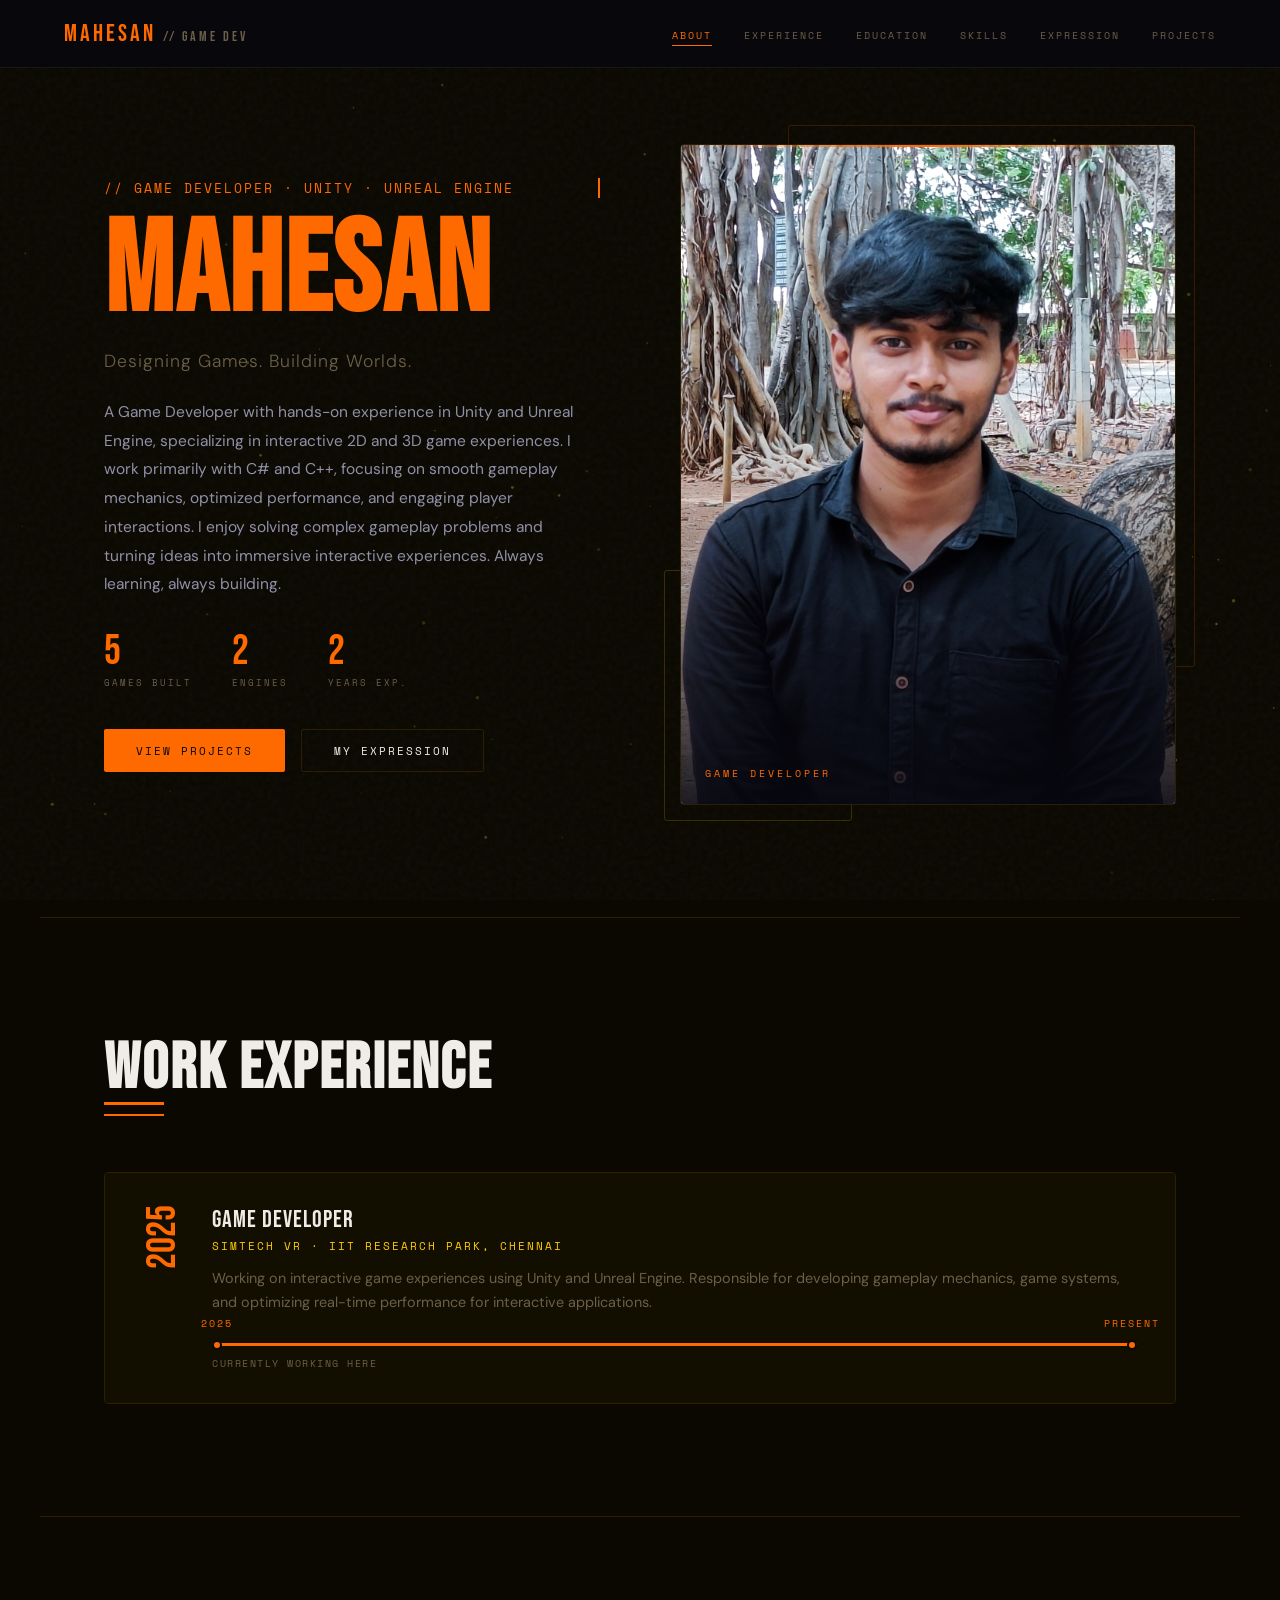
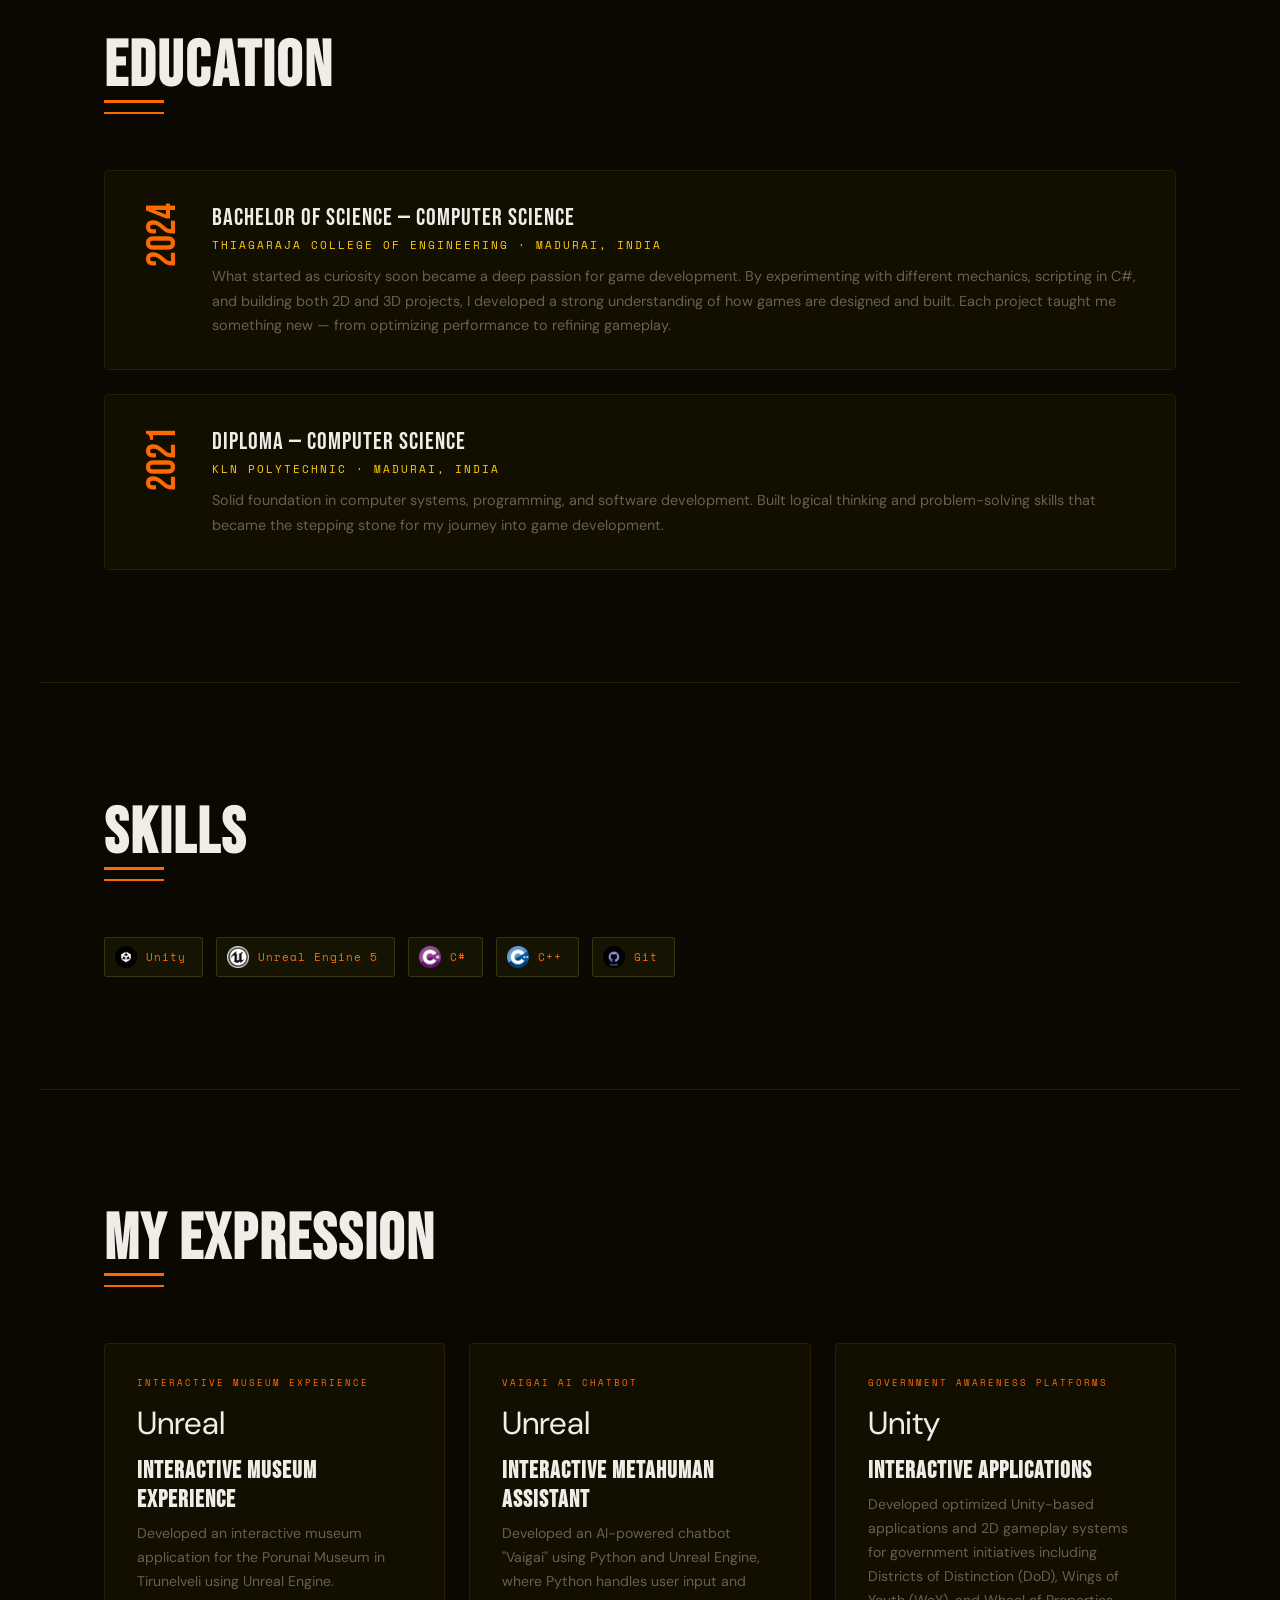
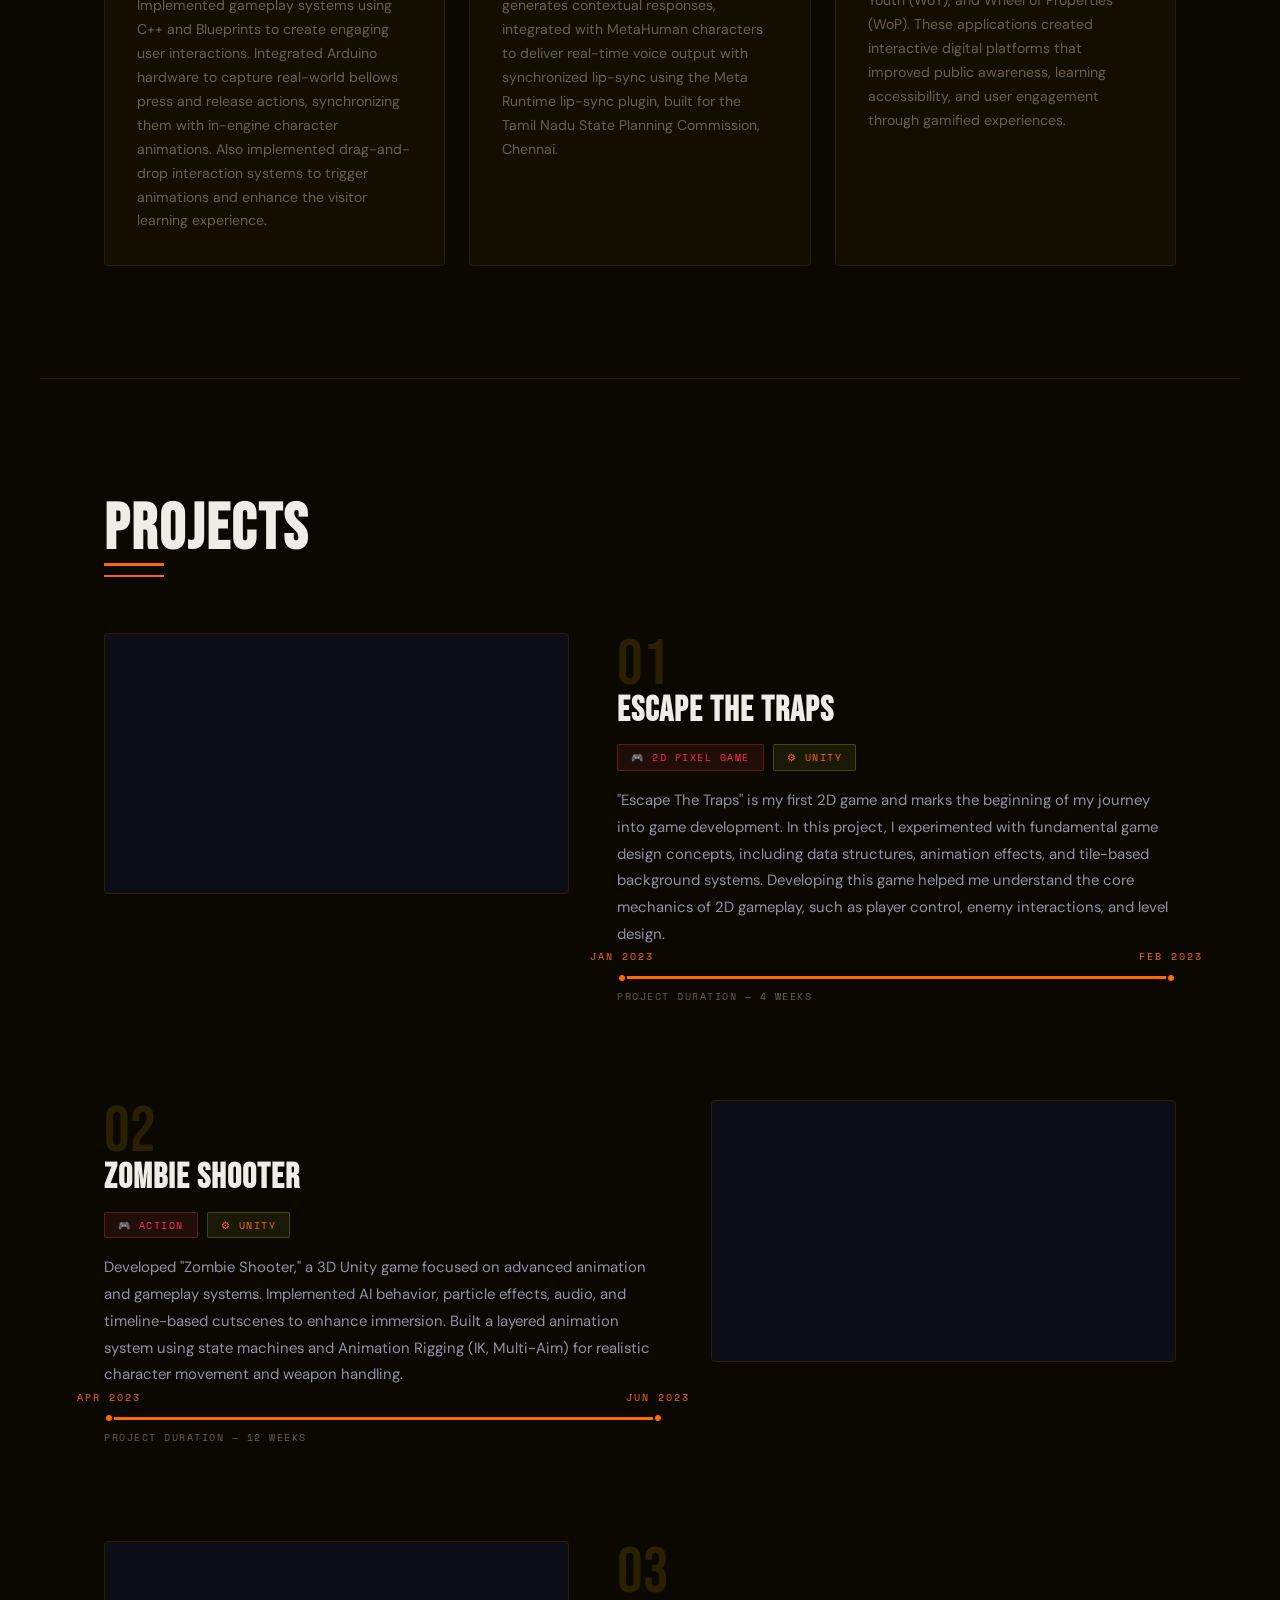
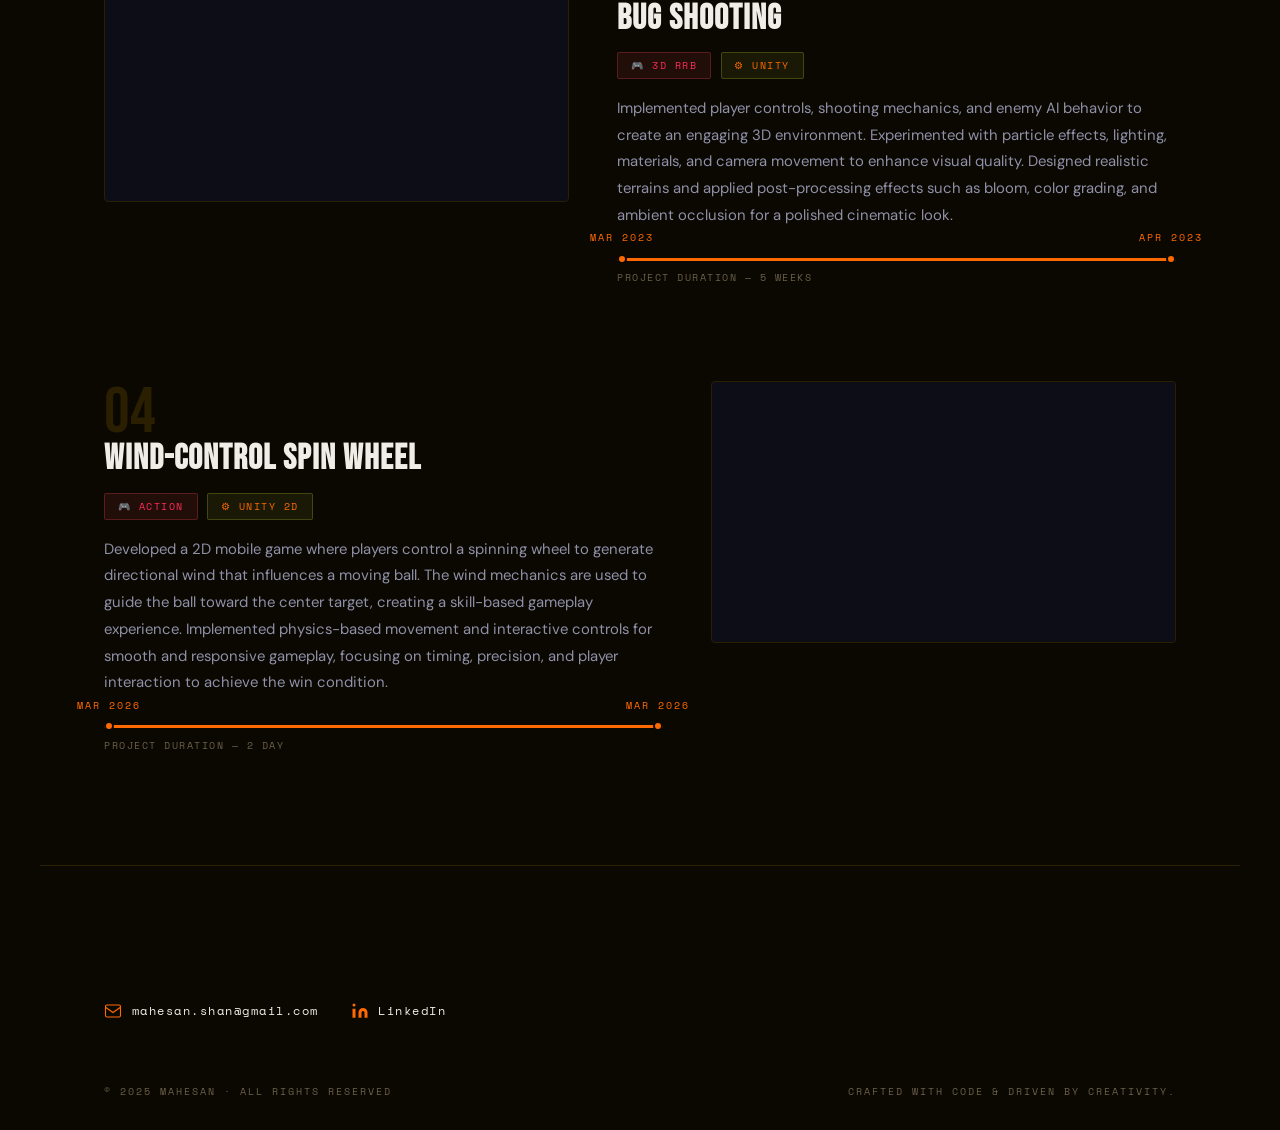
==== commit 4beed658: "add new project" ====
--- a/index.html
+++ b/index.html
@@ -358,6 +358,46 @@
                   </div>
                 </div>
                 <div class="timeline-bar-text">Project Duration — 5 Weeks</div>
+              </div>
+            </div>
+          </div>
+          <!-- PROJECT 4 -->
+          <div class="project-item reveal">
+            <div class="project-video-wrap">
+              <video autoplay loop muted playsinline>
+                <source
+                  src="gameViedClips/Spin_The_Wheel.mp4"
+                  type="video/mp4"
+                />
+              </video>
+            </div>
+            <div class="project-info">
+              <div class="project-num">04</div>
+              <h3 class="project-name">Wind-Control Spin Wheel</h3>
+              <div class="project-meta">
+                <span class="meta-chip chip-genre">🎮 Action</span>
+                <span class="meta-chip chip-engine">⚙ Unity 2D</span>
+              </div>
+              <p class="project-desc">
+                Developed a 2D mobile game where players control a spinning
+                wheel to generate directional wind that influences a moving
+                ball. The wind mechanics are used to guide the ball toward the
+                center target, creating a skill-based gameplay experience.
+                Implemented physics-based movement and interactive controls for
+                smooth and responsive gameplay, focusing on timing, precision,
+                and player interaction to achieve the win condition.
+              </p>
+              <div class="timeline-bar">
+                <div class="timeline-bar-track">
+                  <div class="timeline-bar-fill"></div>
+                  <div class="timeline-bar-dot left">
+                    <span class="timeline-bar-label">Mar 2026</span>
+                  </div>
+                  <div class="timeline-bar-dot right">
+                    <span class="timeline-bar-label">Mar 2026</span>
+                  </div>
+                </div>
+                <div class="timeline-bar-text">Project Duration — 2 day</div>
               </div>
             </div>
           </div>
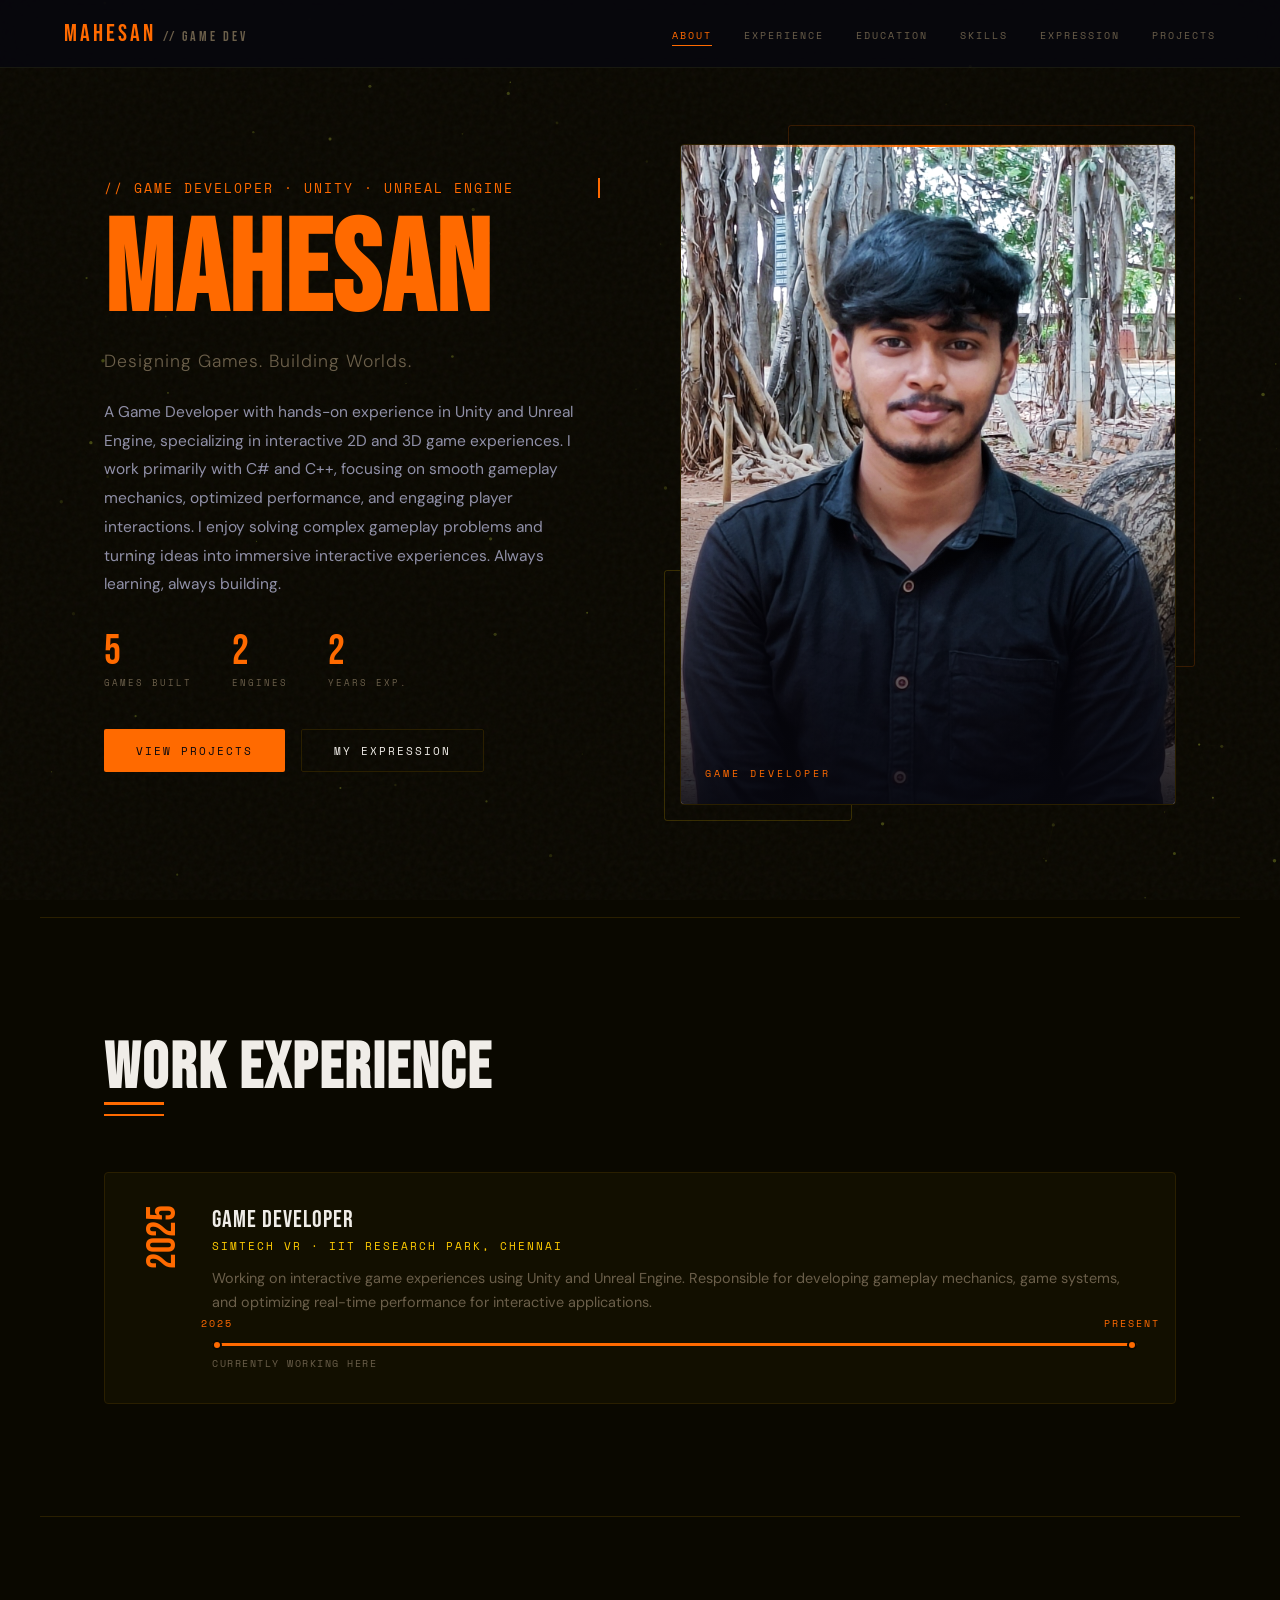
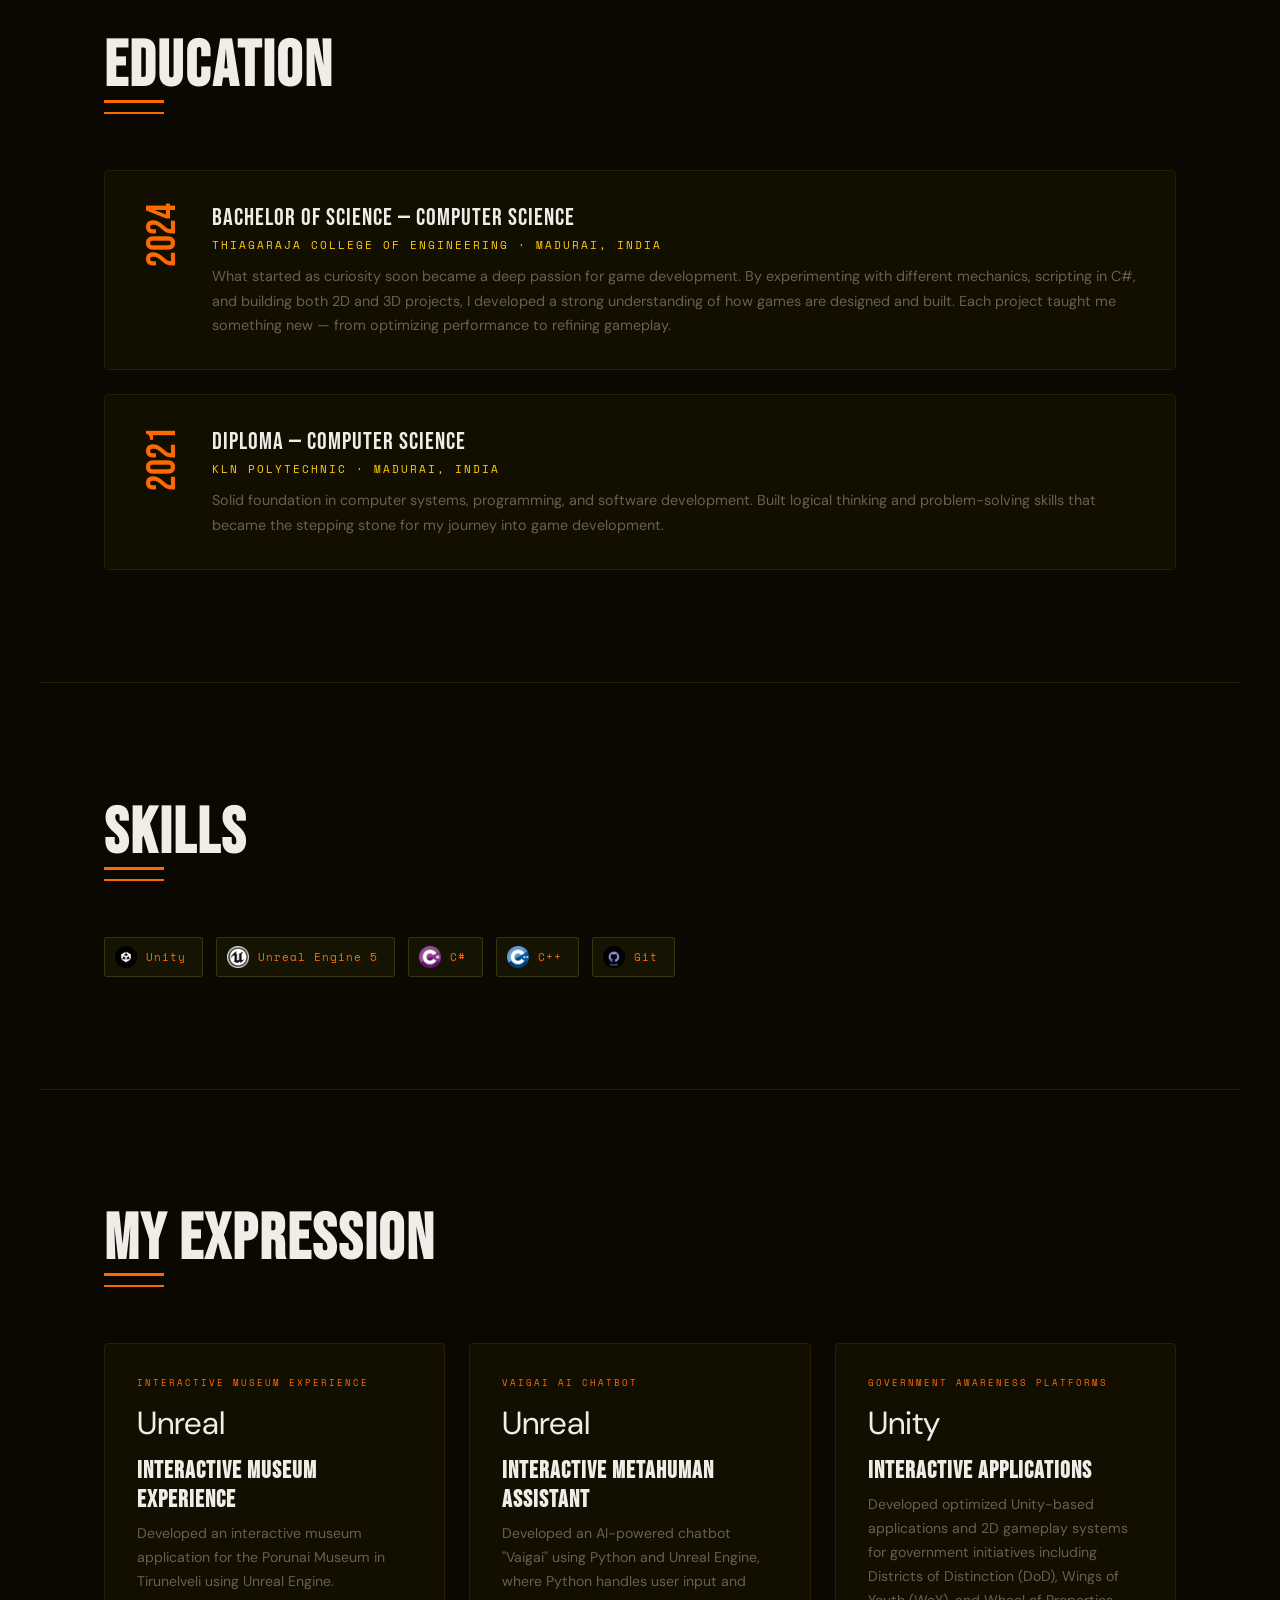
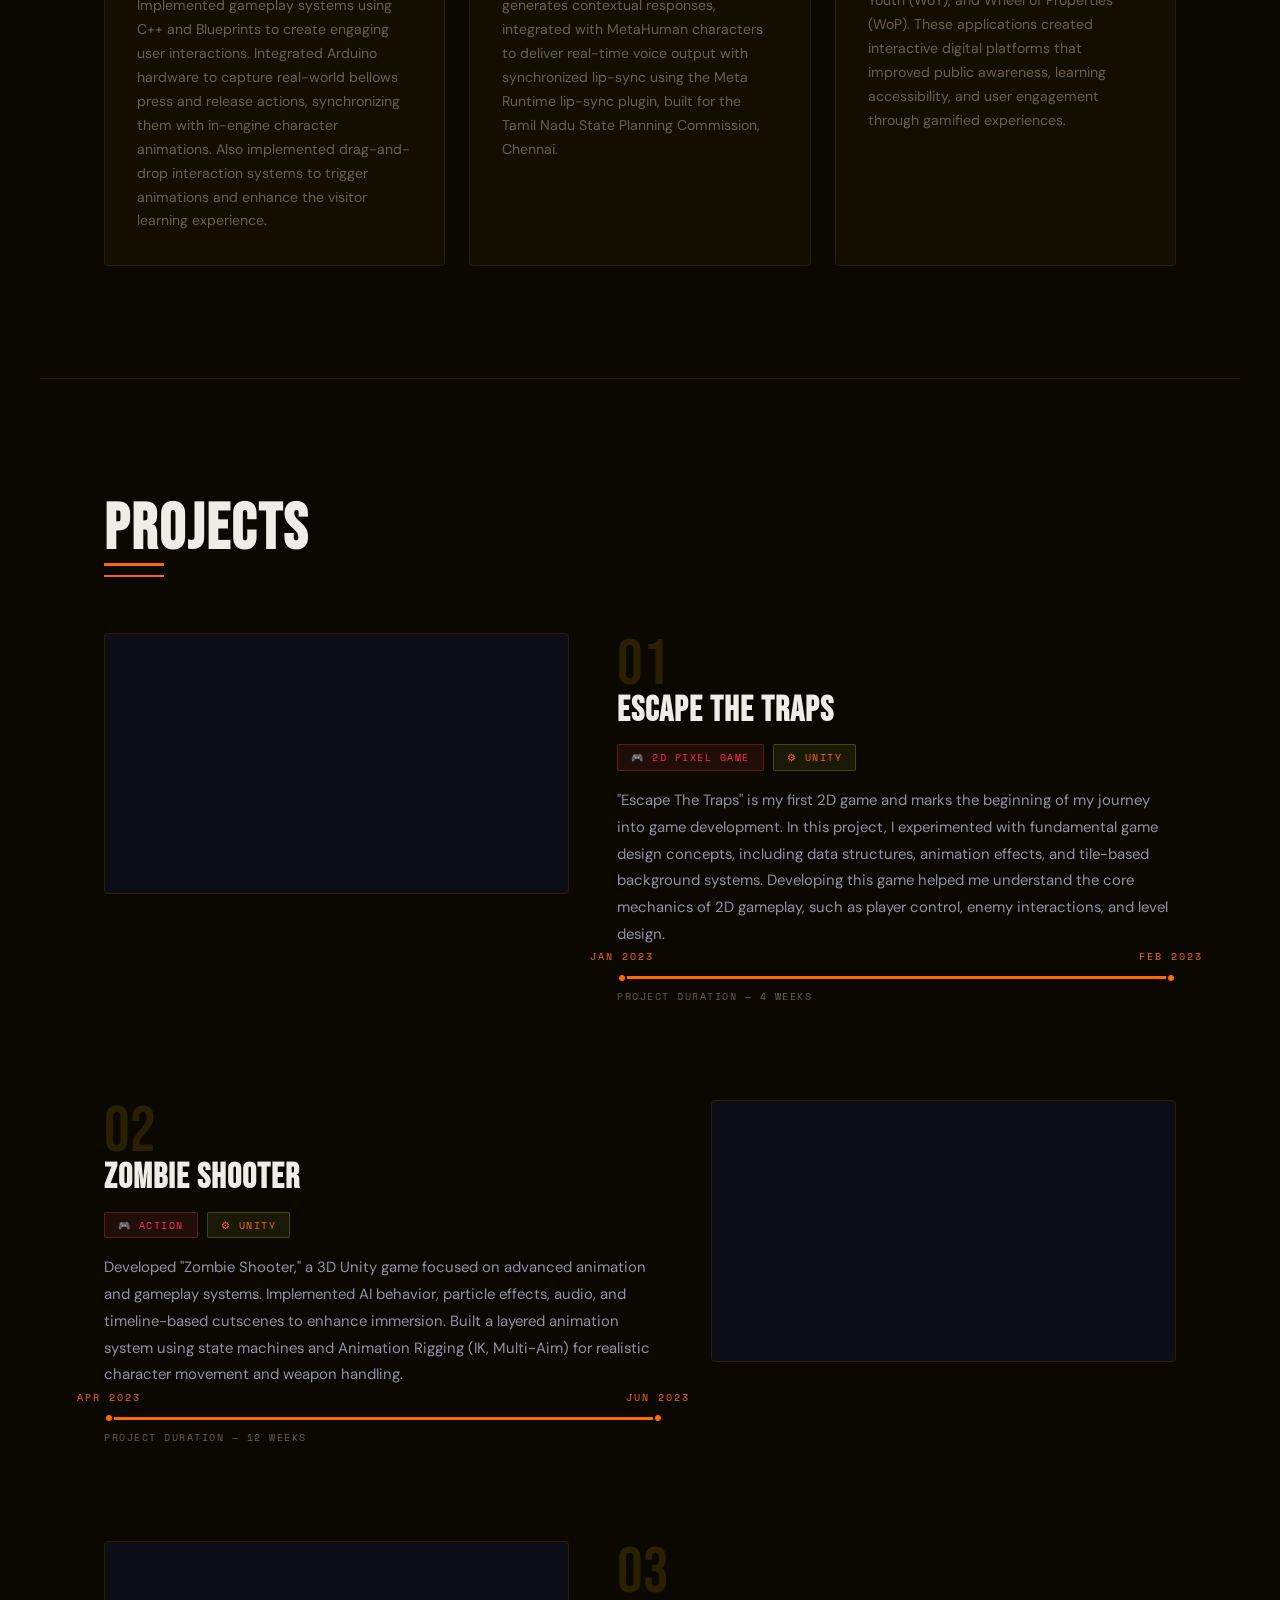
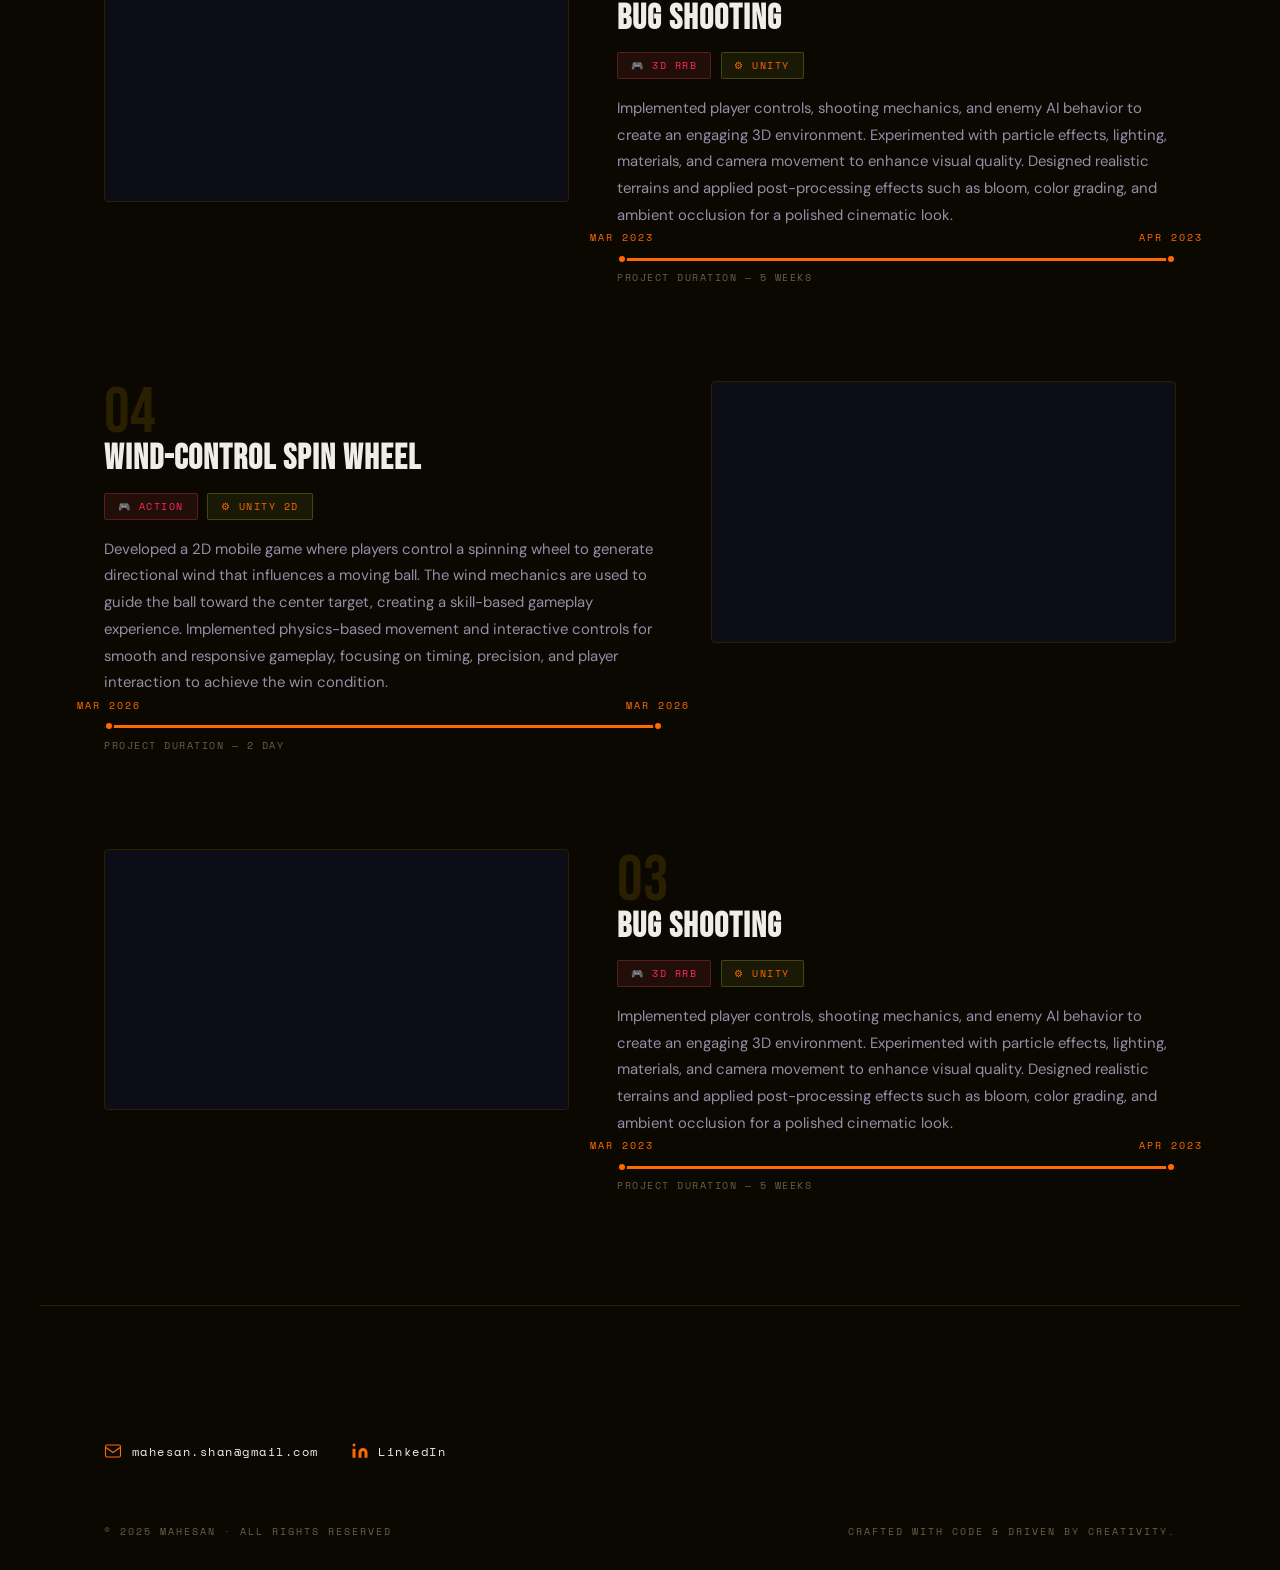
==== commit 0602f304: "upadte vertical and Horizantel layout" ====
--- a/index.html
+++ b/index.html
@@ -325,42 +325,42 @@
             </div>
           </div>
 
-          <!-- PROJECT 3 -->
-          <div class="project-item reveal">
-            <div class="project-video-wrap">
-              <video autoplay loop muted playsinline>
-                <source src="gameViedClips/BugShotter.mp4" type="video/mp4" />
-              </video>
-            </div>
-            <div class="project-info">
-              <div class="project-num">03</div>
-              <h3 class="project-name">Bug Shooting</h3>
-              <div class="project-meta">
-                <span class="meta-chip chip-genre">🎮 3D RRB</span>
-                <span class="meta-chip chip-engine">⚙ Unity</span>
-              </div>
-              <p class="project-desc">
-                Implemented player controls, shooting mechanics, and enemy AI
-                behavior to create an engaging 3D environment. Experimented with
-                particle effects, lighting, materials, and camera movement to
-                enhance visual quality. Designed realistic terrains and applied
-                post-processing effects such as bloom, color grading, and
-                ambient occlusion for a polished cinematic look.
-              </p>
-              <div class="timeline-bar">
-                <div class="timeline-bar-track">
-                  <div class="timeline-bar-fill"></div>
-                  <div class="timeline-bar-dot left">
-                    <span class="timeline-bar-label">Mar 2023</span>
-                  </div>
-                  <div class="timeline-bar-dot right">
-                    <span class="timeline-bar-label">Apr 2023</span>
-                  </div>
-                </div>
-                <div class="timeline-bar-text">Project Duration — 5 Weeks</div>
-              </div>
-            </div>
-          </div>
+      <!-- PROJECT 3 -->
+      <div class="project-item reveal">
+        <div class="project-video-wrap horizontal">  <!-- ← only this line changes -->
+          <video autoplay loop muted playsinline>
+            <source src="gameViedClips/BugShotter.mp4" type="video/mp4"/>
+          </video>
+        </div>
+        <div class="project-info">
+          <div class="project-num">03</div>
+          <h3 class="project-name">Bug Shooting</h3>
+          <div class="project-meta">
+            <span class="meta-chip chip-genre">🎮 3D RRB</span>
+            <span class="meta-chip chip-engine">⚙ Unity</span>
+          </div>
+          <p class="project-desc">
+            Implemented player controls, shooting mechanics, and enemy AI
+            behavior to create an engaging 3D environment. Experimented with
+            particle effects, lighting, materials, and camera movement to
+            enhance visual quality. Designed realistic terrains and applied
+            post-processing effects such as bloom, color grading, and
+            ambient occlusion for a polished cinematic look.
+          </p>
+          <div class="timeline-bar">
+            <div class="timeline-bar-track">
+              <div class="timeline-bar-fill"></div>
+              <div class="timeline-bar-dot left">
+                <span class="timeline-bar-label">Mar 2023</span>
+              </div>
+              <div class="timeline-bar-dot right">
+                <span class="timeline-bar-label">Apr 2023</span>
+              </div>
+            </div>
+            <div class="timeline-bar-text">Project Duration — 5 Weeks</div>
+          </div>
+        </div>
+      </div>
           <!-- PROJECT 4 -->
           <div class="project-item reveal">
             <div class="project-video-wrap">
@@ -401,6 +401,43 @@
               </div>
             </div>
           </div>
+
+          <!-- PROJECT 5 -->
+      <div class="project-item reveal">
+        <div class="project-video-wrap vertical">  <!-- ← only this line changes -->
+          <video autoplay loop muted playsinline>
+            <source src="gameViedClips/BugShotter.mp4" type="video/mp4"/>
+          </video>
+        </div>
+        <div class="project-info">
+          <div class="project-num">03</div>
+          <h3 class="project-name">Bug Shooting</h3>
+          <div class="project-meta">
+            <span class="meta-chip chip-genre">🎮 3D RRB</span>
+            <span class="meta-chip chip-engine">⚙ Unity</span>
+          </div>
+          <p class="project-desc">
+            Implemented player controls, shooting mechanics, and enemy AI
+            behavior to create an engaging 3D environment. Experimented with
+            particle effects, lighting, materials, and camera movement to
+            enhance visual quality. Designed realistic terrains and applied
+            post-processing effects such as bloom, color grading, and
+            ambient occlusion for a polished cinematic look.
+          </p>
+          <div class="timeline-bar">
+            <div class="timeline-bar-track">
+              <div class="timeline-bar-fill"></div>
+              <div class="timeline-bar-dot left">
+                <span class="timeline-bar-label">Mar 2023</span>
+              </div>
+              <div class="timeline-bar-dot right">
+                <span class="timeline-bar-label">Apr 2023</span>
+              </div>
+            </div>
+            <div class="timeline-bar-text">Project Duration — 5 Weeks</div>
+          </div>
+        </div>
+      </div>
         </div>
       </section>
 
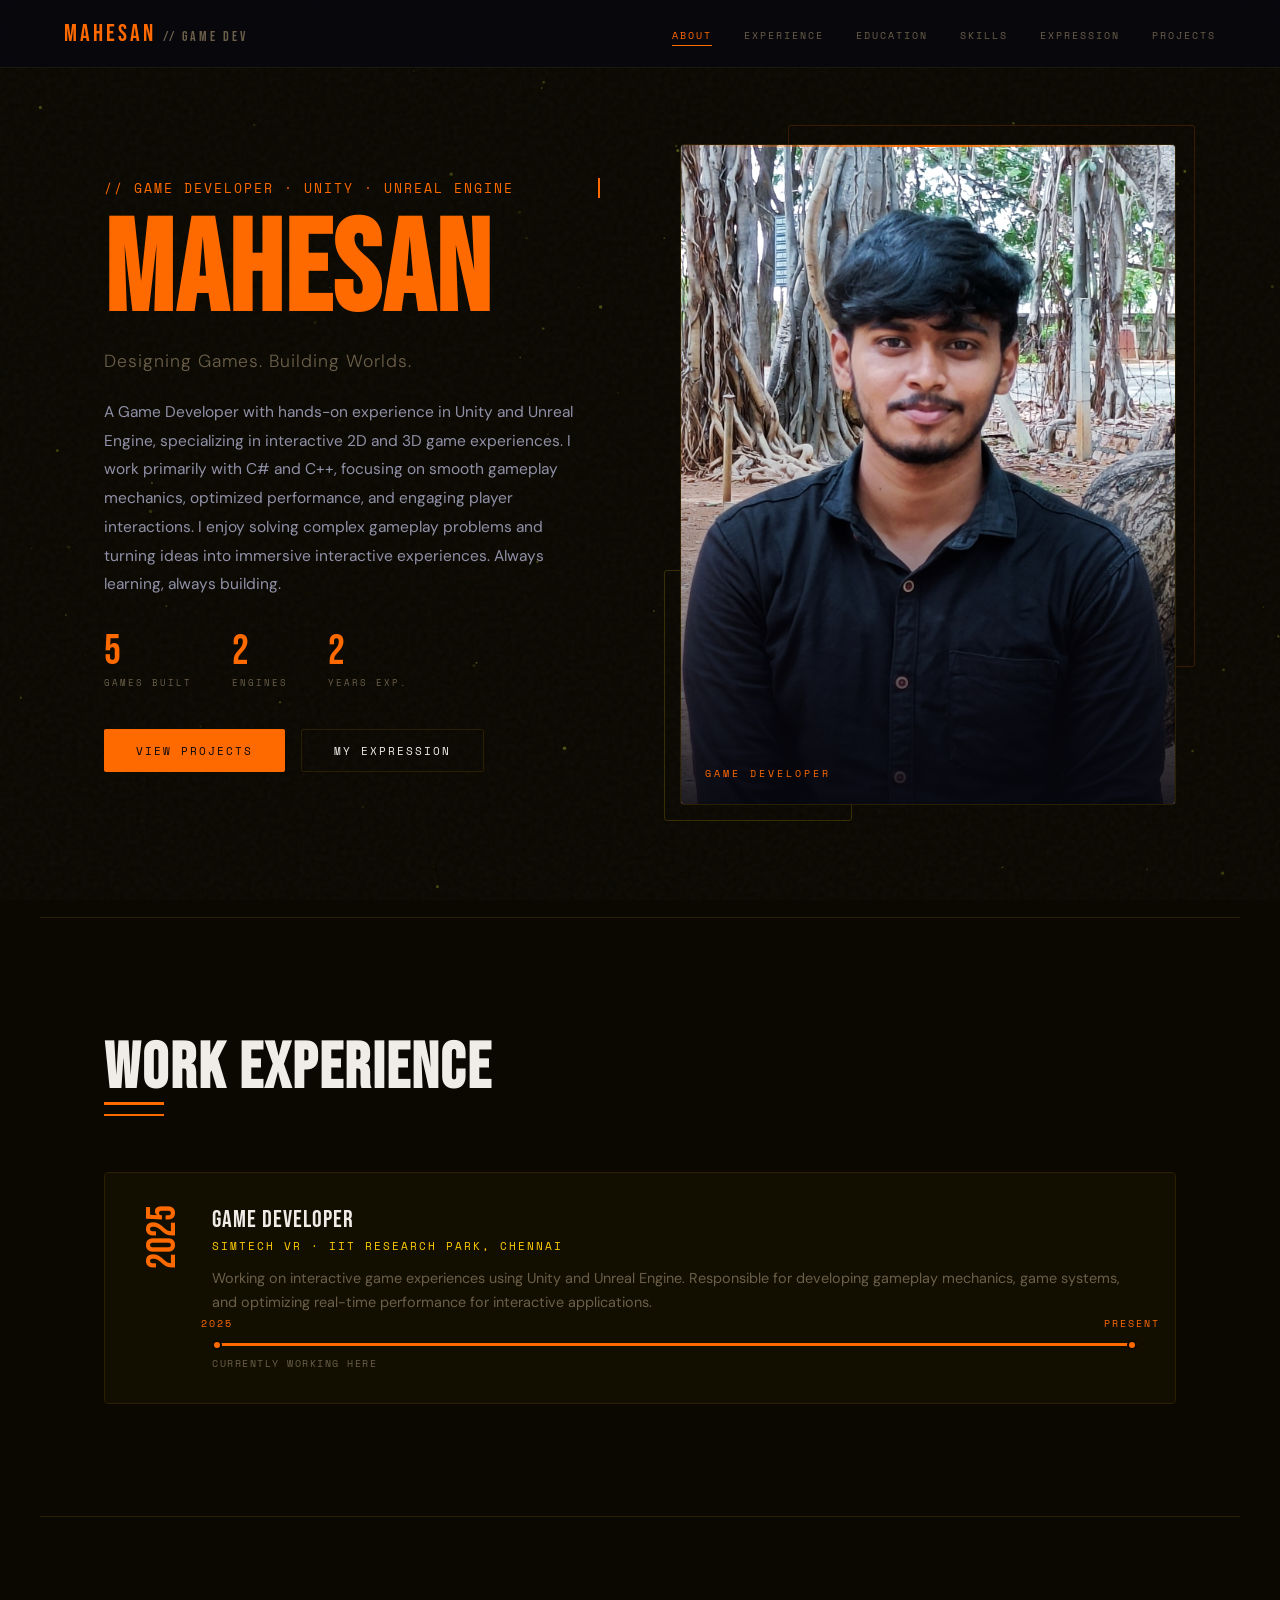
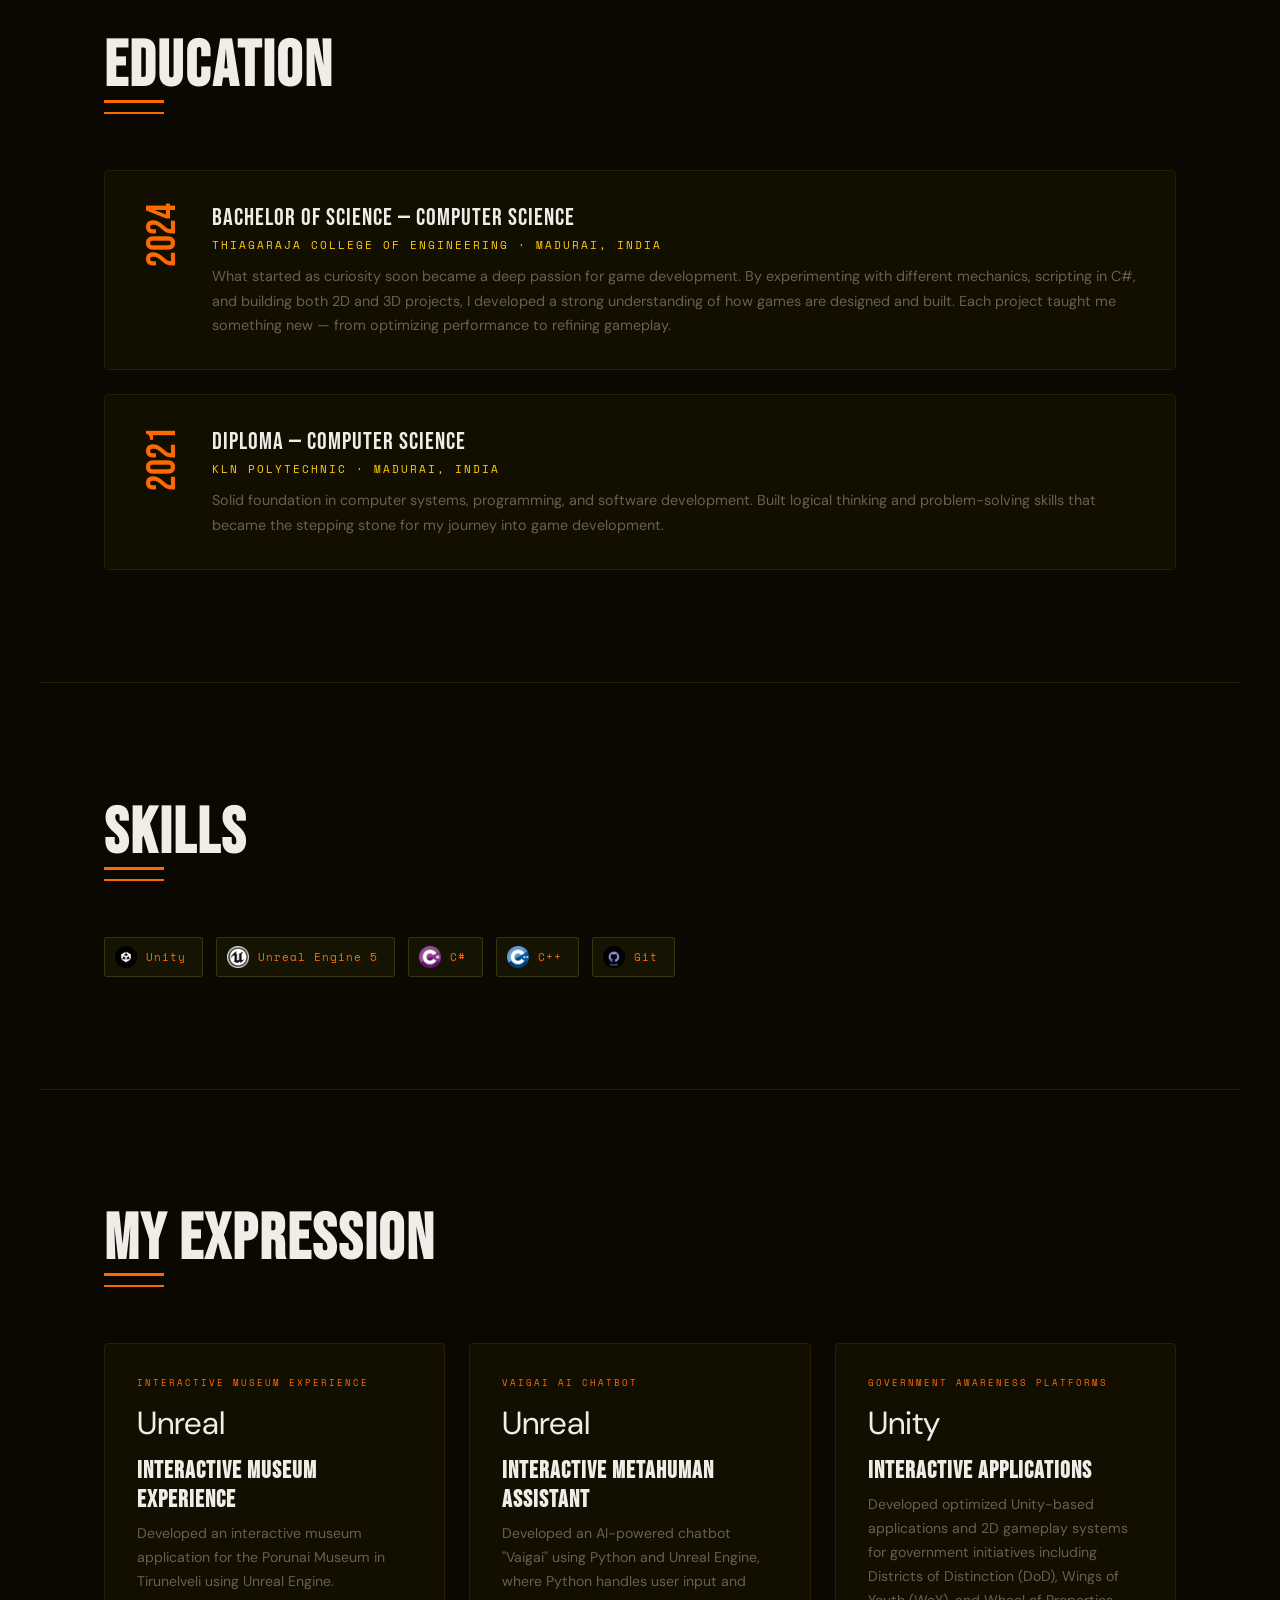
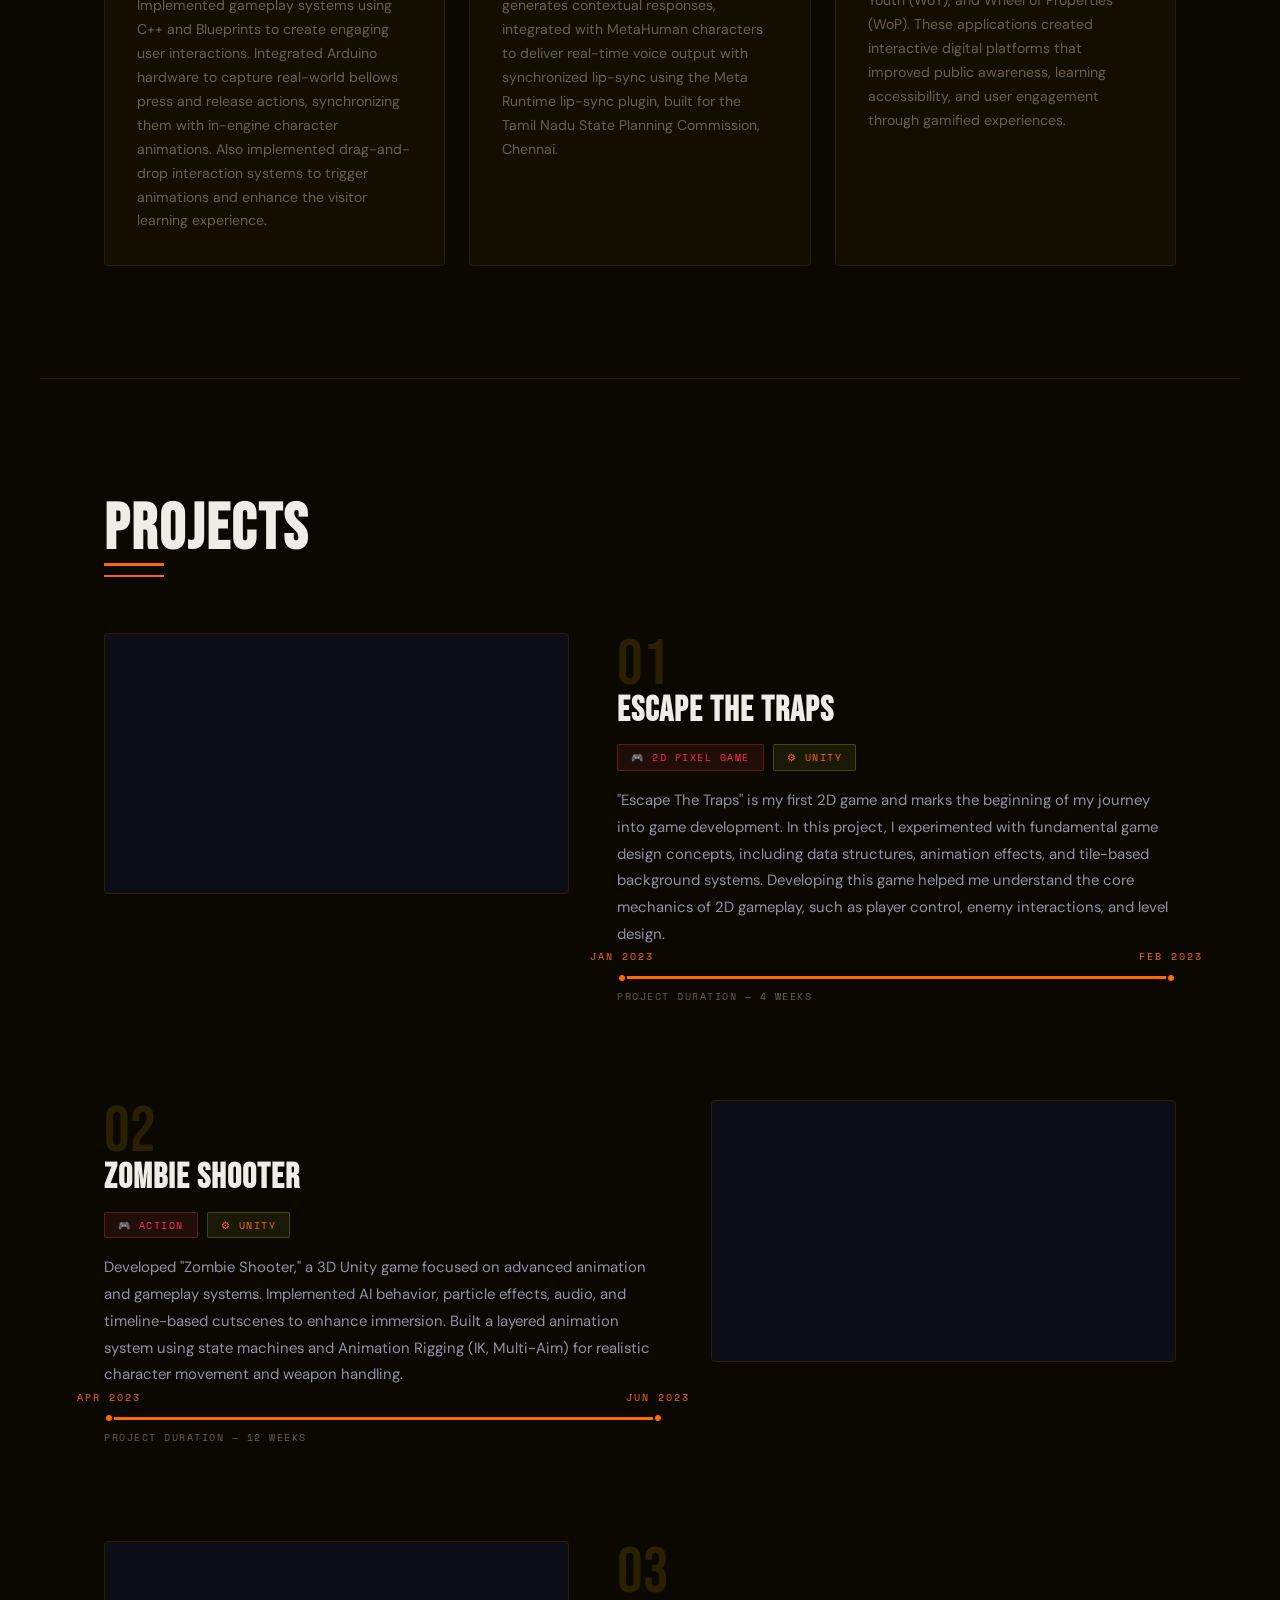
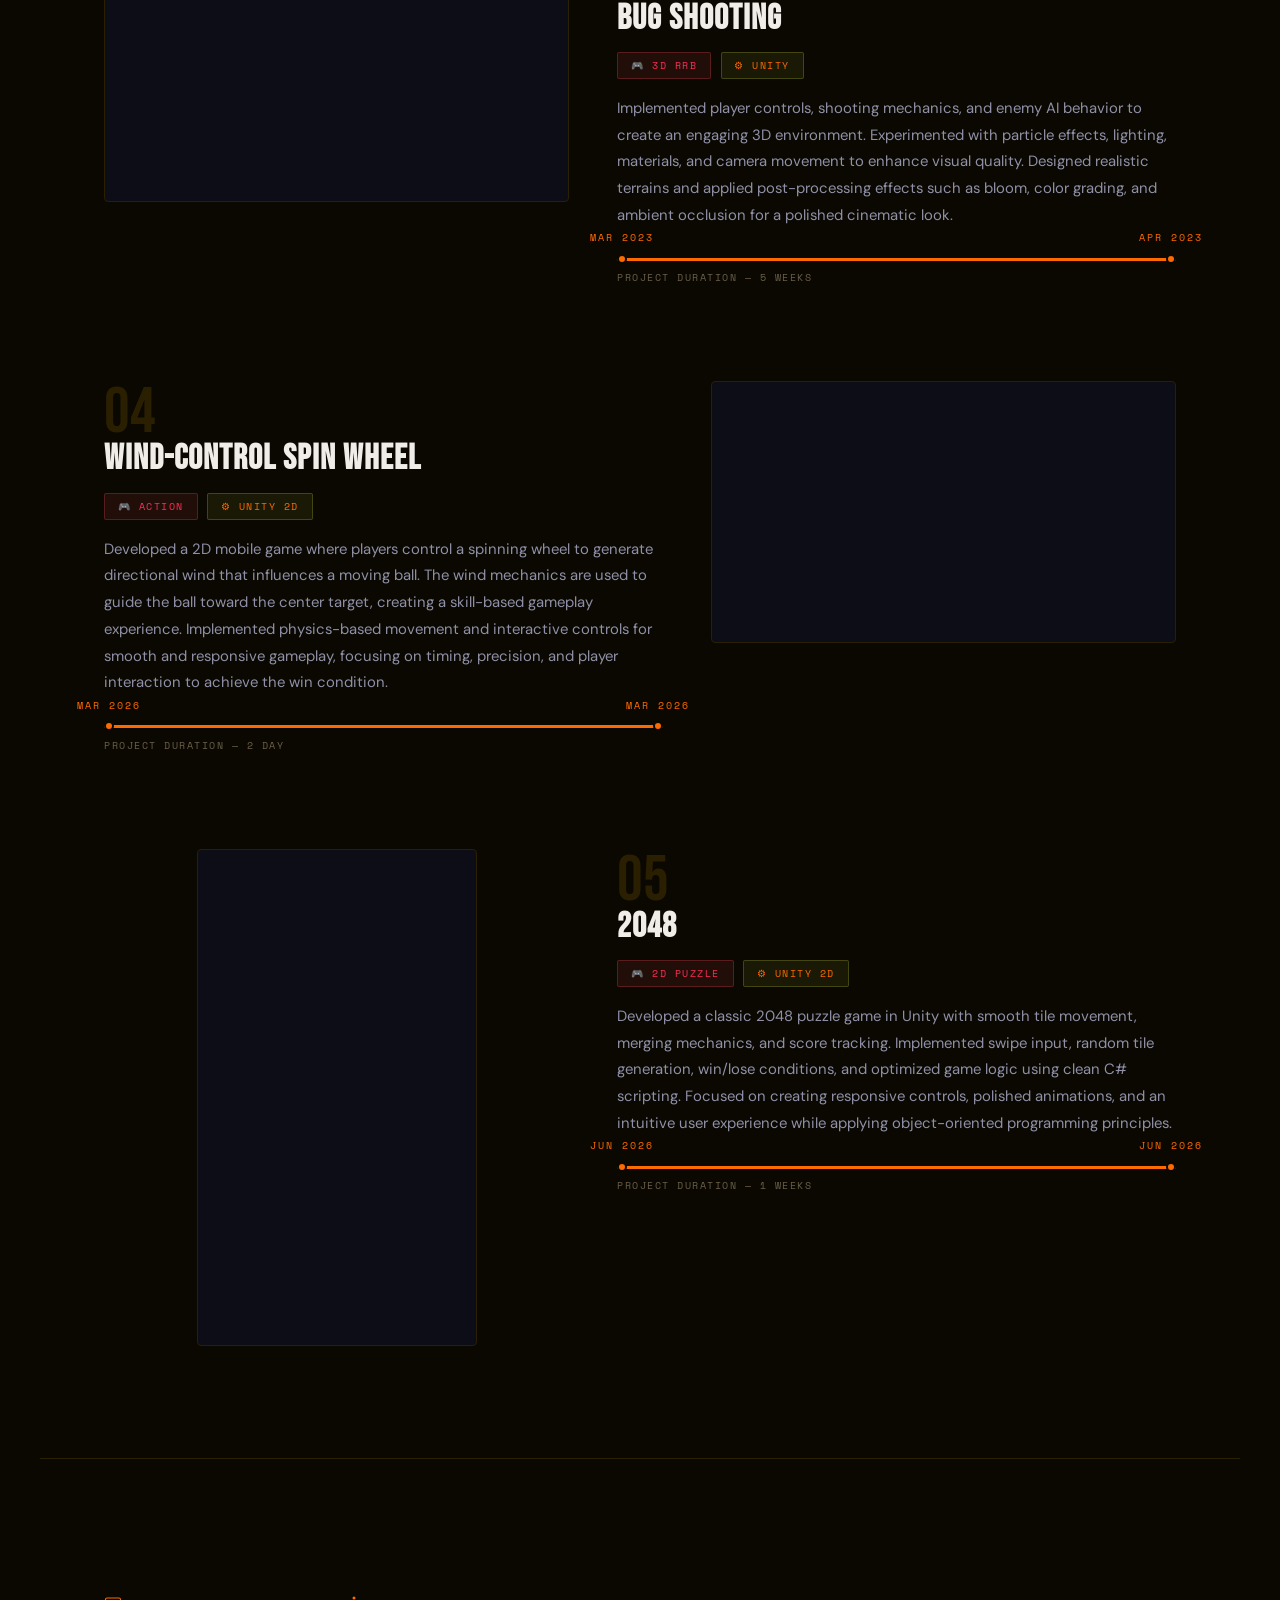
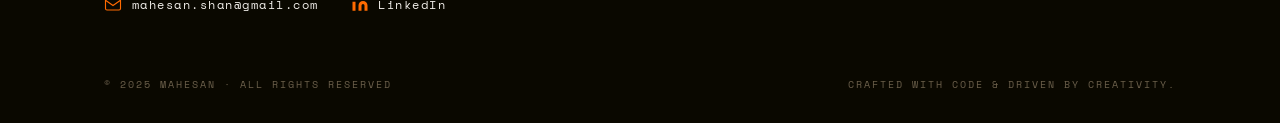
==== commit 1112b4ef: "Replace project 'Bug Shooting' with '2048' Updated project details for '2048' game, replacing 'Bug S" ====
--- a/index.html
+++ b/index.html
@@ -410,31 +410,29 @@
           </video>
         </div>
         <div class="project-info">
-          <div class="project-num">03</div>
-          <h3 class="project-name">Bug Shooting</h3>
+          <div class="project-num">05</div>
+          <h3 class="project-name">2048</h3>
           <div class="project-meta">
-            <span class="meta-chip chip-genre">🎮 3D RRB</span>
-            <span class="meta-chip chip-engine">⚙ Unity</span>
+            <span class="meta-chip chip-genre">🎮 2D Puzzle</span>
+            <span class="meta-chip chip-engine">⚙ Unity 2D</span>
           </div>
           <p class="project-desc">
-            Implemented player controls, shooting mechanics, and enemy AI
-            behavior to create an engaging 3D environment. Experimented with
-            particle effects, lighting, materials, and camera movement to
-            enhance visual quality. Designed realistic terrains and applied
-            post-processing effects such as bloom, color grading, and
-            ambient occlusion for a polished cinematic look.
+            Developed a classic 2048 puzzle game in Unity with smooth tile movement, 
+            merging mechanics, and score tracking. Implemented swipe input, random tile generation, 
+            win/lose conditions, and optimized game logic using clean C# scripting. Focused on creating responsive controls, polished animations, 
+            and an intuitive user experience while applying object-oriented programming principles.
           </p>
           <div class="timeline-bar">
             <div class="timeline-bar-track">
               <div class="timeline-bar-fill"></div>
               <div class="timeline-bar-dot left">
-                <span class="timeline-bar-label">Mar 2023</span>
+                <span class="timeline-bar-label">Jun 2026</span>
               </div>
               <div class="timeline-bar-dot right">
-                <span class="timeline-bar-label">Apr 2023</span>
-              </div>
-            </div>
-            <div class="timeline-bar-text">Project Duration — 5 Weeks</div>
+                <span class="timeline-bar-label">Jun 2026</span>
+              </div>
+            </div>
+            <div class="timeline-bar-text">Project Duration — 1 Weeks</div>
           </div>
         </div>
       </div>
--- a/Portfolio.css
+++ b/Portfolio.css
@@ -701,6 +701,18 @@
   display: block;
 }
 
+/* HORIZONTAL — landscape 16:9 (default for PC/console games) */
+.project-video-wrap.horizontal {
+  aspect-ratio: 16 / 9;
+}
+
+/* VERTICAL — portrait 9:16 (for mobile games) */
+.project-video-wrap.vertical {
+  aspect-ratio: 9 / 16;
+  max-width: 280px;
+  margin: 0 auto;
+}
+
 .project-num {
   font-family: "Bebas Neue", sans-serif;
   font-size: 4rem;
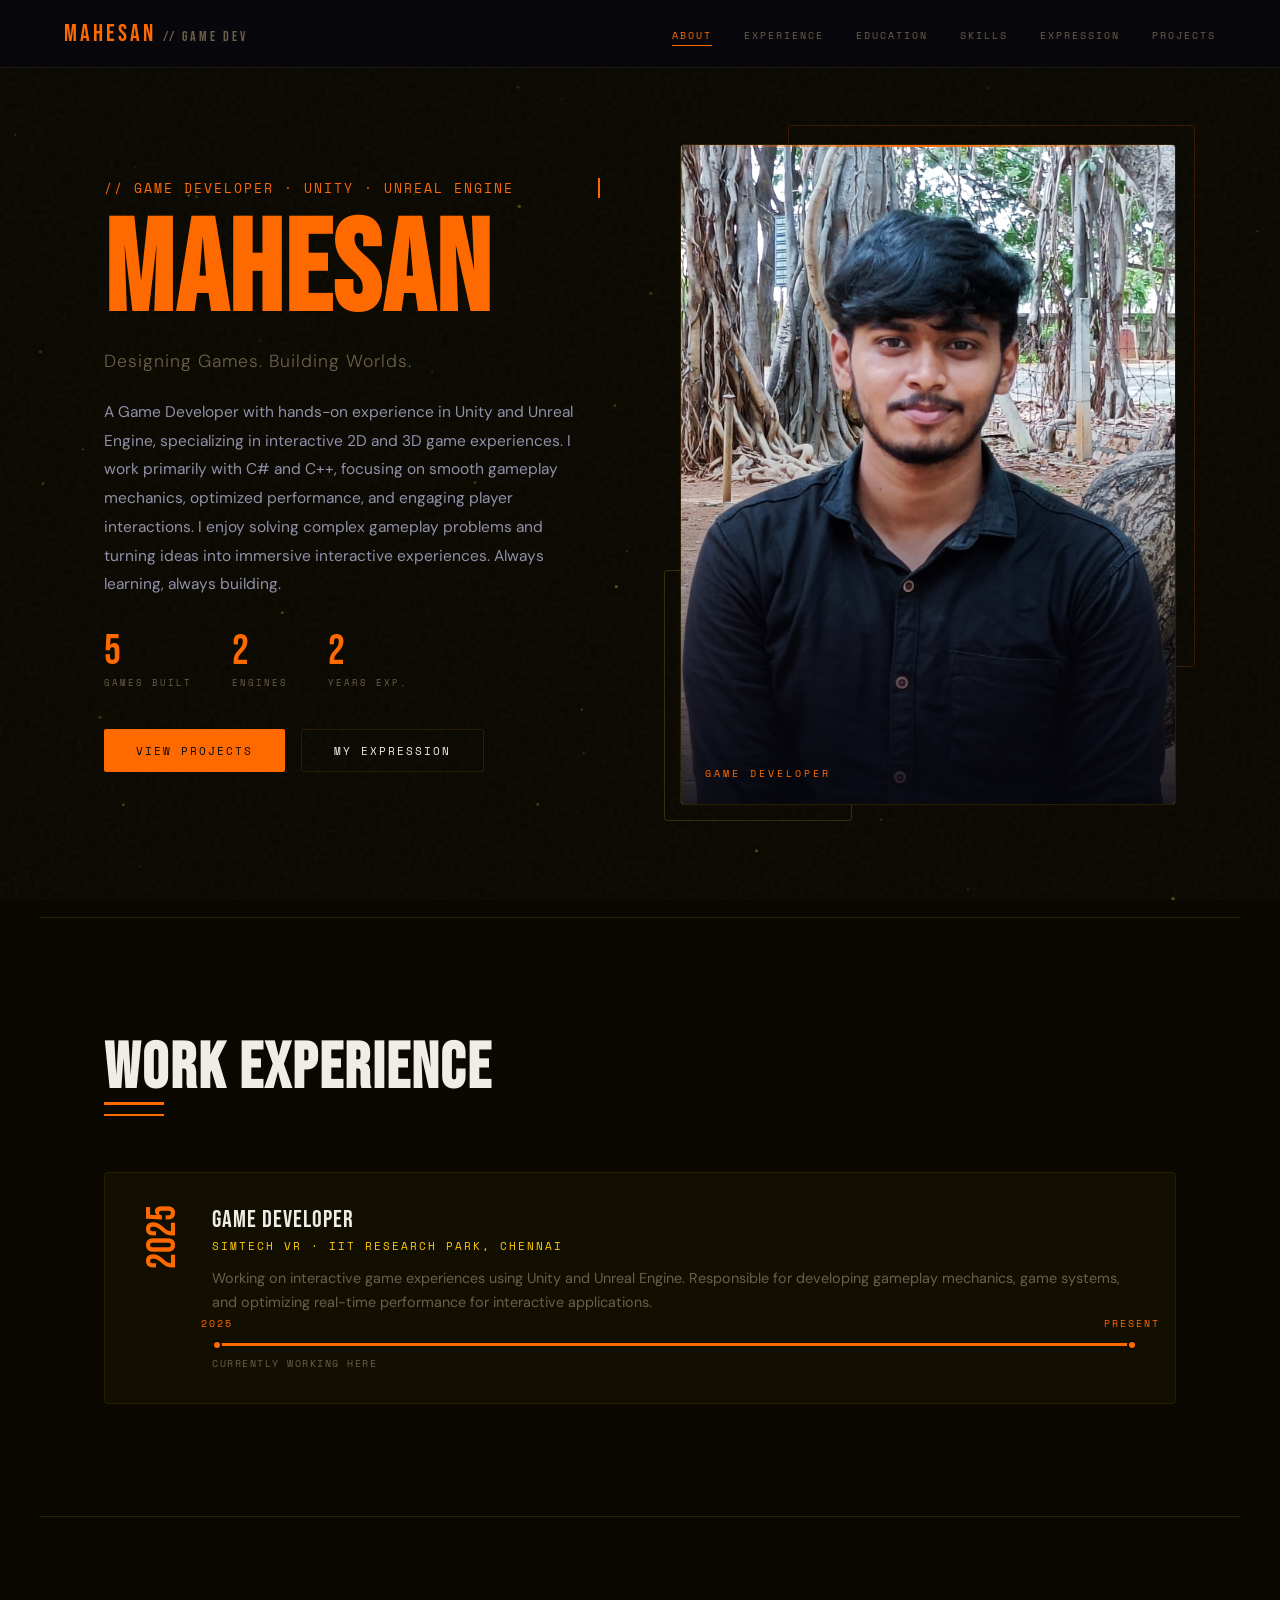
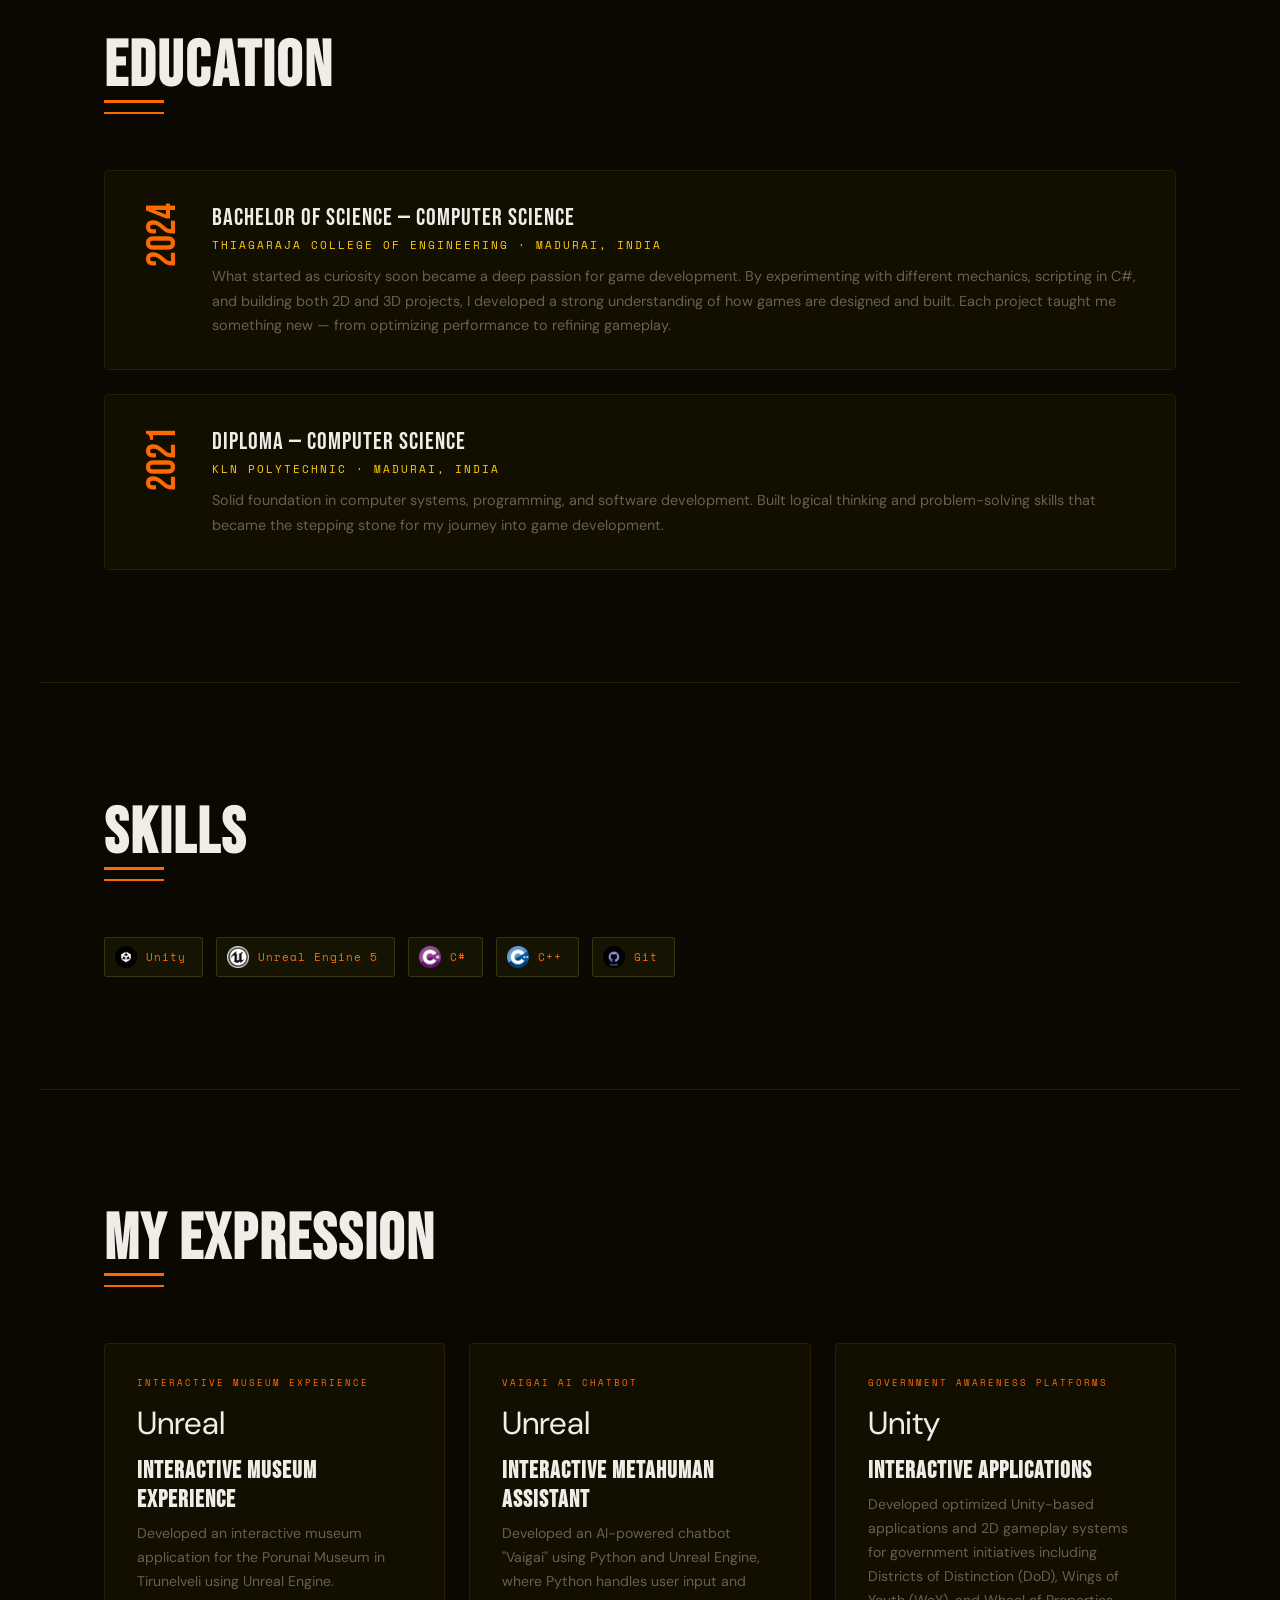
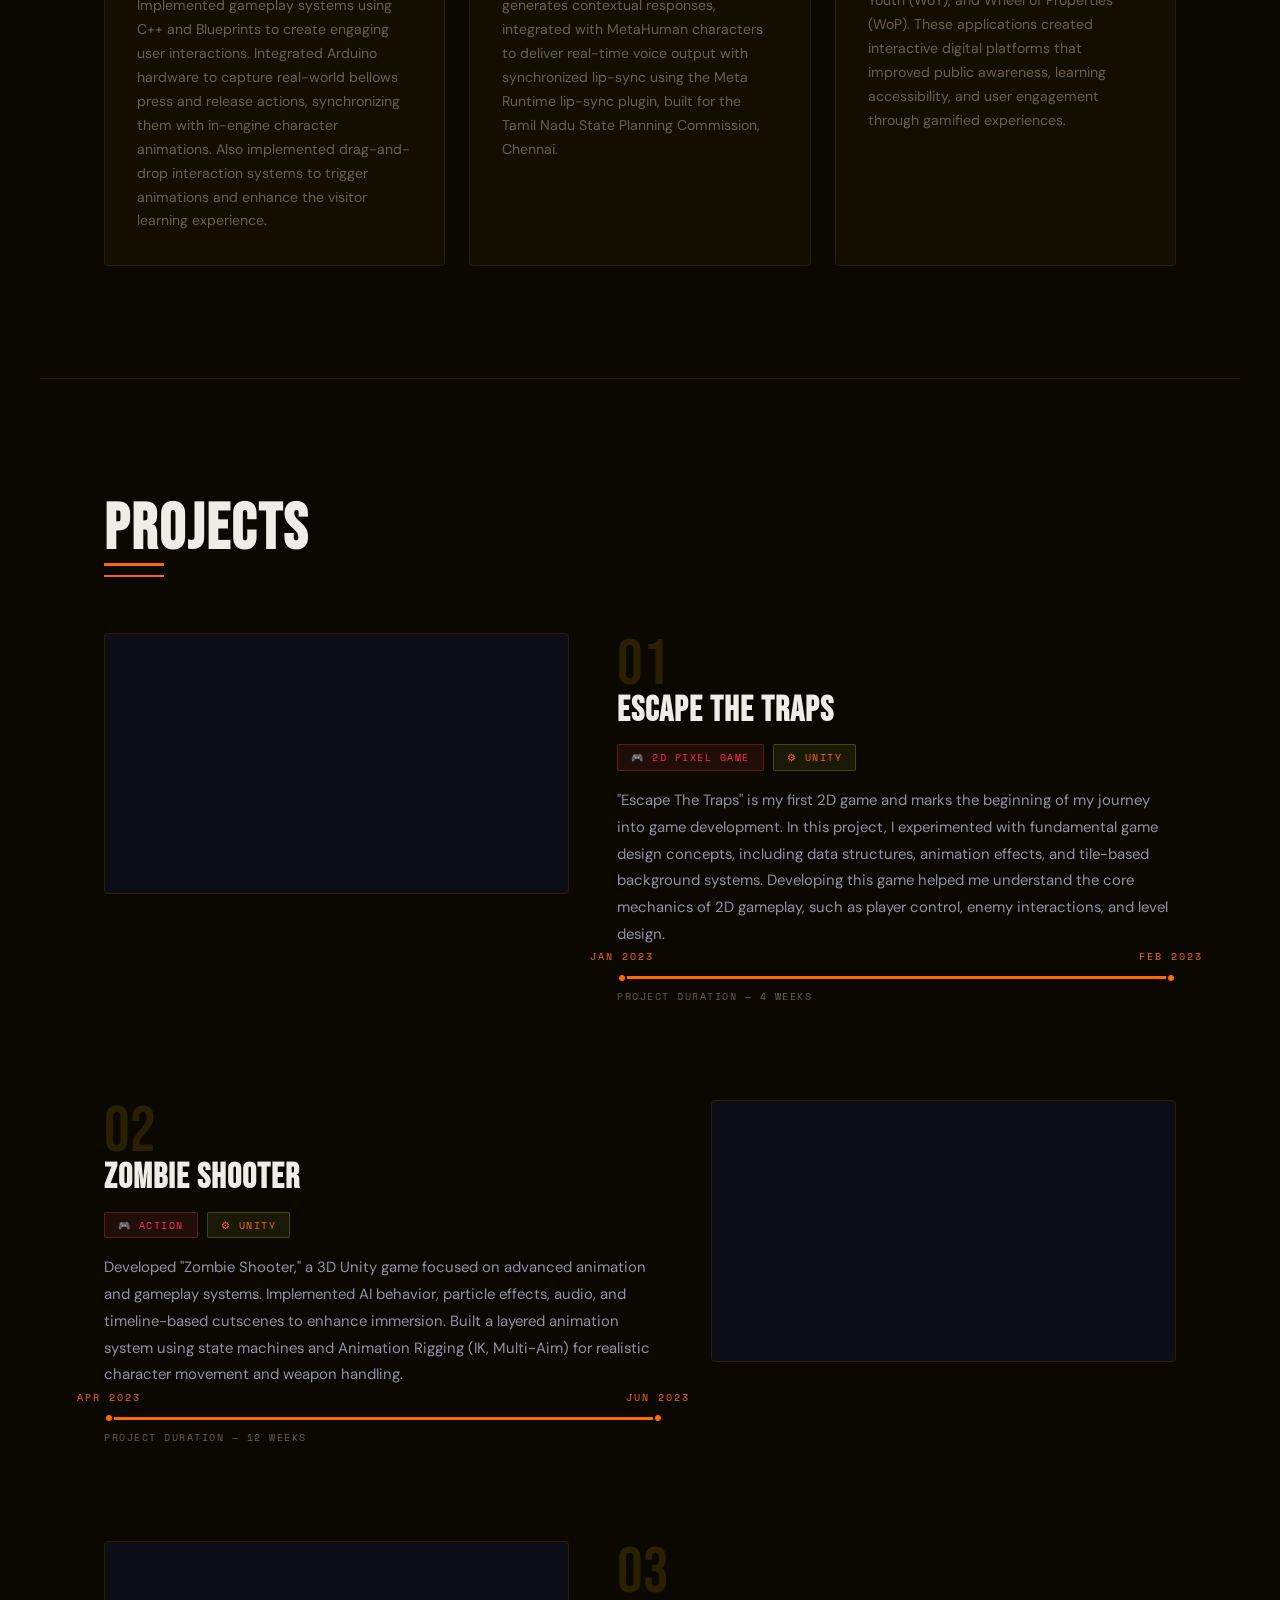
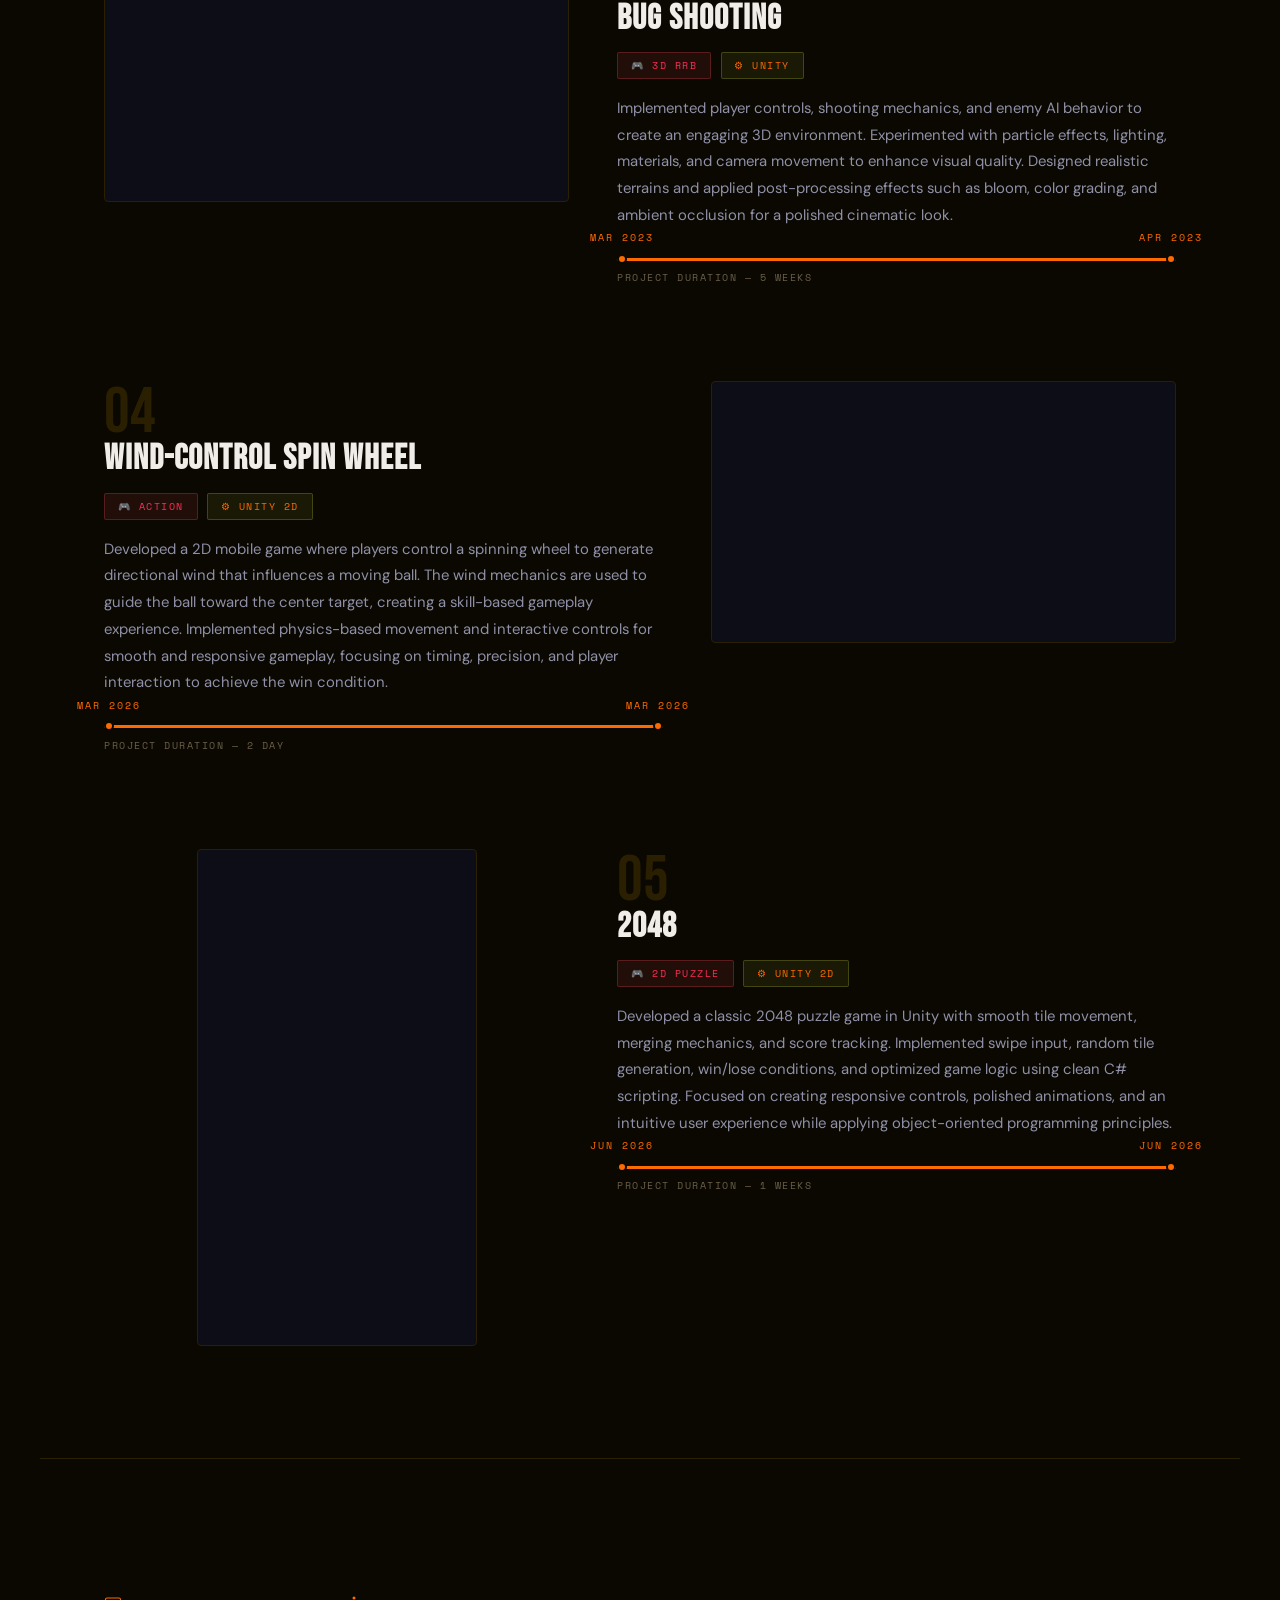
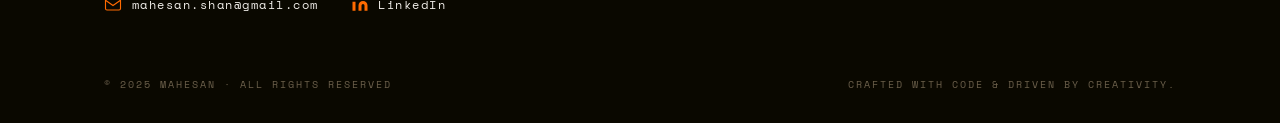
==== commit d3d12fbc: "Update video source in project 5 section" ====
--- a/index.html
+++ b/index.html
@@ -406,7 +406,7 @@
       <div class="project-item reveal">
         <div class="project-video-wrap vertical">  <!-- ← only this line changes -->
           <video autoplay loop muted playsinline>
-            <source src="gameViedClips/BugShotter.mp4" type="video/mp4"/>
+            <source src="gameViedClips/2048.mp4" type="video/mp4"/>
           </video>
         </div>
         <div class="project-info">
